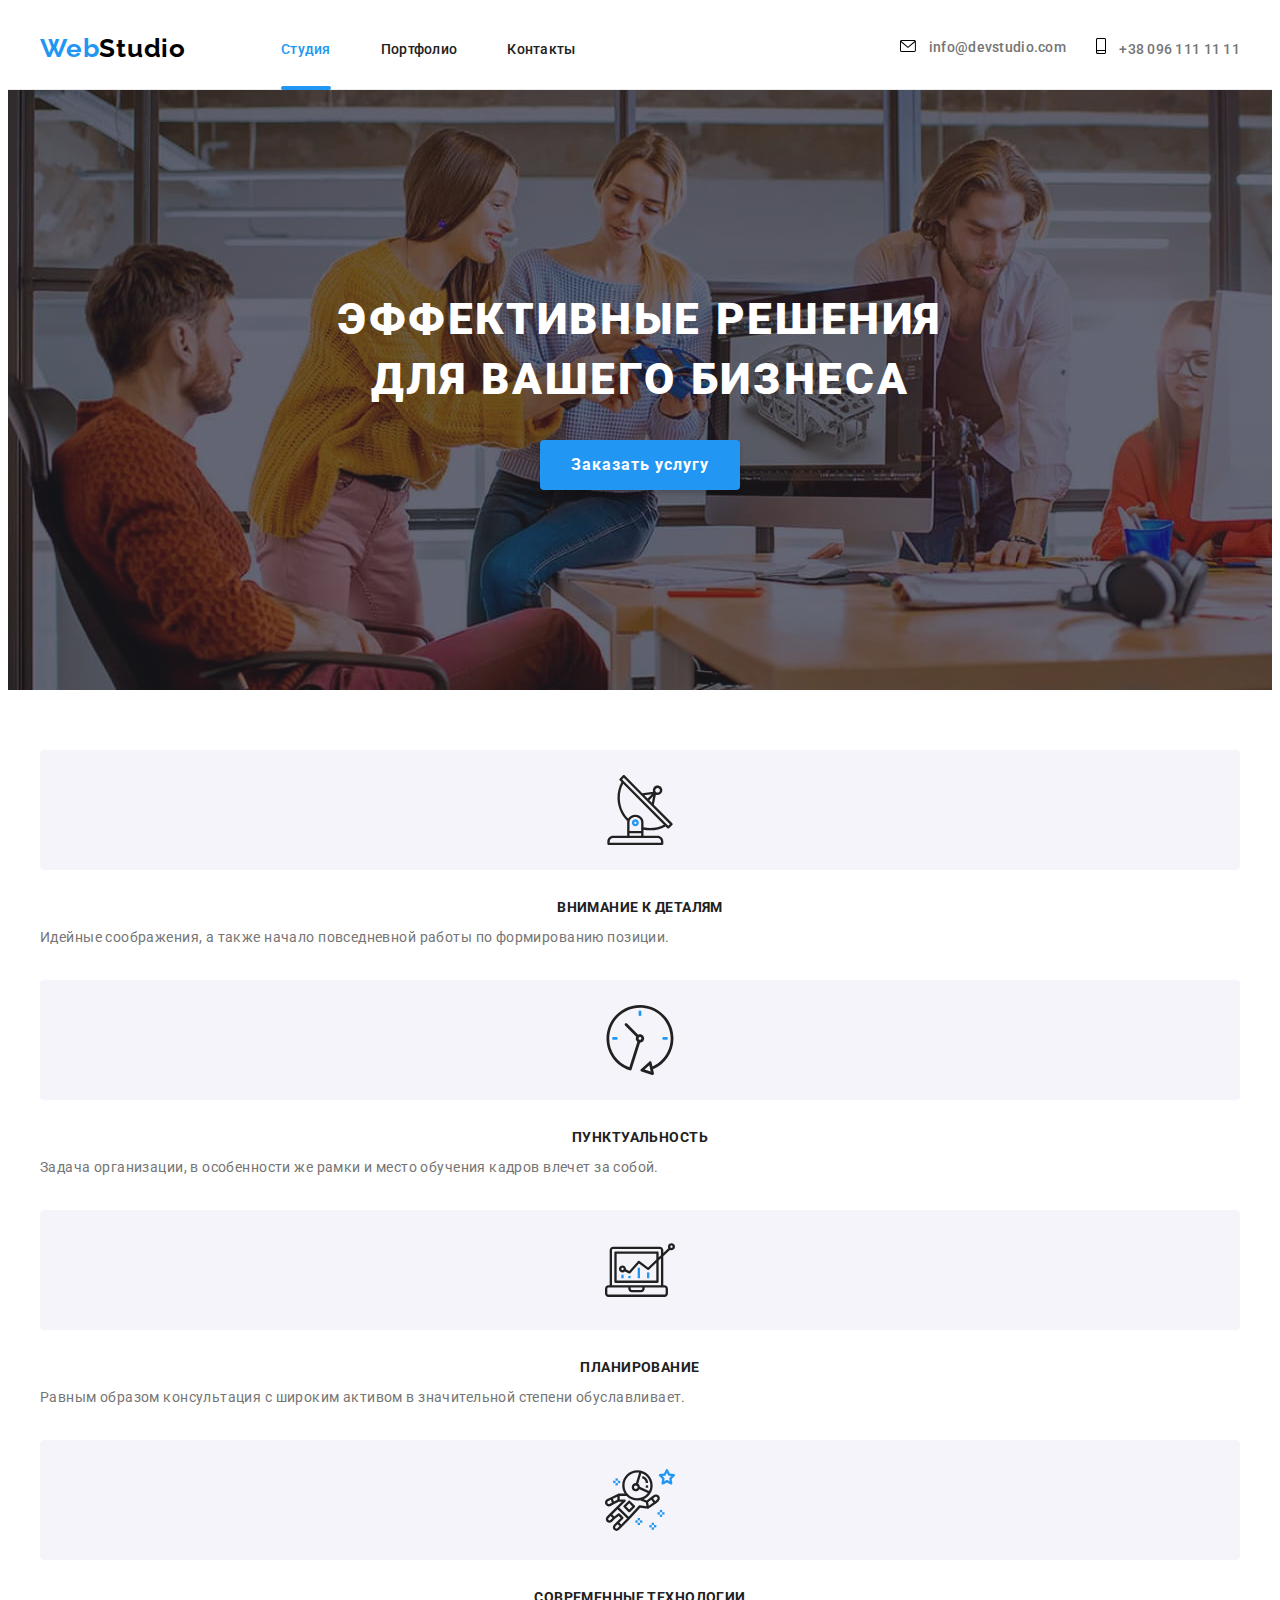
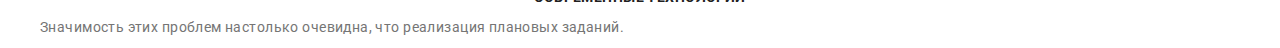
==== index.html @ bccf228b "11-47" ====
<!DOCTYPE html>
<html lang="ru">
<head>
    <meta charset="UTF-8">
    <meta http-equiv="X-UA-Compatible" content="IE=edge">
    <meta name="viewport" content="width=device-width, initial-scale=1.0">
    <link rel="preconnect" href="https://fonts.googleapis.com">
    <link rel="preconnect" href="https://fonts.gstatic.com" crossorigin>
    <link href="https://fonts.googleapis.com/css2?family=Raleway:wght@700&family=Roboto:wght@400;500;700;900&display=swap" rel="stylesheet">
    <link rel="stylesheet" href="https://cdnjs.cloudflare.com/ajax/libs/modern-normalize/1.1.0/modern-normalize.min.css" integrity="sha512-wpPYUAdjBVSE4KJnH1VR1HeZfpl1ub8YT/NKx4PuQ5NmX2tKuGu6U/JRp5y+Y8XG2tV+wKQpNHVUX03MfMFn9Q==" crossorigin="anonymous" referrerpolicy="no-referrer" />
    <link rel="stylesheet" href="./css/main.min.css">
    <title>My project</title>
</head>
<body class="body">
    <header class="header">
        <div class="container header-container">
            <a class="logo link" href="" lang="en">Web<span class="logo__studio-header">Studio</span></a>
            <nav class="navigation">
              <ul class="nav-list list">
                <li class="nav-list__item">
                  <a class="nav-list__link link active-page" href="./index.html">Студия</a>
                </li>
                <li class="nav-list__item">
                  <a class="nav-list__link link" href="./portfolio.html">Портфолио</a>
                </li>
                <li class="nav-list__item">
                  <a class="nav-list__link link" href="">Контакты</a>
                </li>
              </ul>
            </nav>
            <div class="nav-info">
                <a class="nav-info__maill link" href="mailto:info@devstudio.com">
                    <svg class="nav-info__maill-svg" >
                        <use class="" href="./images/svg/sprite.svg#email" ></use>
                    </svg>
                info@devstudio.com</a>
                <a class="nav-info__tel link" href="tel:+380961111111">
                    <svg class="nav-info__tel-svg">
                        <use class="" href="./images/svg/sprite.svg#tel" ></use>
                    </svg>
                +38 096 111 11 11</a>
            </div>
            <button type="button" class="burger-button" data-menu-open>
                <svg class="burger-button__icon" width="40" height="40">
                <use href="./images/svg/sprite.svg#icon-menu"></use>
                </svg>
            </button>
        </div>
        <div class="container mobile-menu" data-menu>
            <div class=" mobile-menu__container">
              <button type="button" class="mobile-menu__close-btn" data-menu-close>
                <svg class="mobile-menu__close-icon" width="40" height="40">
                  <use href="./images/svg/sprite.svg#close-icon-menu"></use>
                </svg>
              </button>
              <ul class="list mobile-menu__list">
                <li class="mobile-menu__item">
                  <a class="link mobile-menu__link mobile-menu__active-page" href="./index.html">Студия</a>
                </li>
                <li class="mobile-menu__item">
                  <a class="link mobile-menu__link" href="./portfolio.html">Портфолио</a>
                </li>
                <li class="mobile-menu__item">
                  <a class="link mobile-menu__link" href="">Контакты</a>
                </li>
              </ul>
              <div class="mobile-menu__link-network">
                <ul class="list">
                    <li class="">
                        <a class="link mobile-menu__link-tel" href="tel:+380961111111">+38 096 111 11 11</a>
                      </li>
                    <li class="mobile-menu-mail-item">
                        <a class="link mobile-menu__link-mail" href="mailto:info@devstudio.com">info@devstudio.com</a>
                      </li>
                </ul>
                <ul class="list mobile-menu__list-link">
                    <li class="mobile-menu__list-network">
                        <a class="link mobile-menu__network" href="">Instagram</a>
                      </li>
                    <li class="mobile-menu__list-network">
                        <a class="link mobile-menu__network" href="">Twitter</a>
                      </li>
                    <li class="mobile-menu__list-network">
                        <a class="link mobile-menu__network" href="">Facebook</a>
                      </li>
                    <li class="mobile-menu__list-network">
                        <a class="link mobile-menu__network" href="">LinkedIn</a>
                      </li>
                </ul>
              </div>
            </div>
          </div>
        </header>
    </header>
    <main>
    <section class="hero-section">
        <div class="hero-container container">
            <h1 class="hero-title">Эффективные решения <br> для вашего бизнеса</h1>
            <button class="modal-btn" type="button" data-modal-open>Заказать услугу</button>
        </div>
    </section>
    <section class="about-section">
        <div class="container">
            <ul class="about-container list">
                <li class="about-container__list">
                    <span class="about-container__icon">
                        <svg width="70" height="70">
                            <use href="./images/svg/sprite.svg#antenna"></use>
                        </svg>
                    </span>  
                    <span class="about-container__text">
                        <h3 class="about-container__title">Внимание к деталям</h3>
                        <p class="about-container__description">Идейные соображения, а также 
                            <span class="description-indent"><br></span>начало повседневной работы по 
                            <span class="description-indent"><br></span>формированию позиции.
                        </p>
                    </span>    
                </li>
                <li class="about-container__list">
                    <span class="about-container__icon">
                        <svg width="70" height="70">
                            <use href="./images/svg/sprite.svg#clock"></use>
                        </svg>
                    </span>
                    <span class="about-container__text">
                        <h3 class="about-container__title">Пунктуальность</h3>
                        <p class="about-container__description">Задача организации, в особенности
                            <span class="description-indent"><br></span>же рамки и место обучения кадров 
                            <span class="description-indent"><br></span>влечет за собой.</p>
                    </span>
                   
                </li>
                <li class="about-container__list">
                    <span class="about-container__icon">
                        <svg width="70" height="70">
                            <use href="./images/svg/sprite.svg#diagram"></use>
                        </svg>
                    </span>
                    <span class="about-container__text">
                        <h3 class="about-container__title">Планирование</h3>
                        <p class="about-container__description">Равным образом консультация с 
                            <span class="description-indent"><br></span>широким активом в значительной 
                            <span class="description-indent"><br></span>степени обуславливает.</p>
                    </span>
                </li>
                <li class="about-container__list">
                    <span class="about-container__icon">
                        <svg width="70" height="70">
                            <use href="./images/svg/sprite.svg#astronaut"></use>
                        </svg>
                    </span>
                    <span class="about-container__text">
                        <h3 class="about-container__title">Современные технологии</h3>
                        <p class="about-container__description">Значимость этих проблем настолько 
                            <span class="description-indent"><br></span>очевидна, что реализация плановых 
                            <span class="description-indent"><br></span>заданий.</p>
                    </span>
                </li>
            </ul>
        </div>
    </section>
    <!-- <section class="services sections">
        <div class="container">
            <h2 class="services-title">Чем мы занимаемся</h2>
            <ul class="list services-list">
                <li class="services-list__item"> 
                        <p class="services-list__description">Десктопные приложения</p>
                        <img src="images/actions/print.jpg" alt="печатать на клавиатуре" width="370" height="294">
                </li>
                <li class="services-list__item">
                    <p class="services-list__description">Мобильные приложения</p>
                    <img src="images/actions/phone.jpg" alt="держать телефон в руке" width="370" height="294">
                </li>
                <li class="services-list__item">
                    <p class="services-list__description">Дизайнерские решения</p>
                    <img src="images/actions/tablet.jpg" alt="держать планшет" width="370" height="294">
                </li>
            </ul>
        </div>
    </section> -->
    <!-- <section class="team sections">
        <div class="container">
            <h2 class="team-title">Наша команда</h2>
            <ul class="list team-list">
                <li class="team-list__card">
                    <img src="images/team/igor.jpg" alt="Игорь" width="270" height="260">
                    <div class="team-list__description">
                        <h3 class="team-list__name">Игорь Демьяненко</h3>
                        <p class="team-list__profession" lang="en">Product Designer</p>
                        <ul class="list team-networks">
                            <li class="team-networks__list">
                                <a class="team-networks__link link" href="">
                                    <svg class="team-networks__svg" width="20" height="20">
                                        <use href="./images/svg/sprite.svg#instagram"></use>
                                    </svg>
                                </a>
                            </li>
                            <li class="team-networks__list">
                                <a class="team-networks__link link" href="">
                                    <svg class="team-networks__svg" width="20" height="20">
                                        <use href="./images/svg/sprite.svg#twitter"></use>
                                    </svg>
                                </a>
                            </li>
                            <li class="team-networks__list">
                                <a class="team-networks__link link" href="">
                                    <svg class="team-networks__svg" width="20" height="20">
                                        <use href="./images/svg/sprite.svg#facebook"></use>
                                    </svg>
                                </a>
                            </li>
                            <li class="team-networks__list">
                                <a class="team-networks__link link" href="">
                                    <svg class="team-networks__svg" width="20" height="20">
                                        <use href="./images/svg/sprite.svg#linkedin"></use>
                                    </svg>
                                </a>

                            </li>
                        </ul>
                    </div>
                </li>
                <li class="team-list__card">
                    <img src="images/team/olga.jpg" alt="Ольга" width="270" height="260">
                   <div class="team-list__description">
                        <h3 class="team-list__name">Ольга Репина</h3>
                        <p class="team-list__profession" lang="en">Frontend Developer</p>
                        <ul class="list team-networks">
                            <li class="team-networks__list">
                                <a class="team-networks__link link" href="">
                                    <svg class="team-networks__svg" width="20" height="20">
                                        <use href="./images/svg/sprite.svg#instagram"></use>
                                    </svg>
                                </a>
                            </li>
                            <li class="team-networks__list">
                                <a class="team-networks__link link" href="">
                                    <svg class="team-networks__svg" width="20" height="20">
                                        <use href="./images/svg/sprite.svg#twitter"></use>
                                    </svg>
                                </a>
                            </li>
                            <li class="team-networks__list">
                                <a class="team-networks__link link" href="">
                                    <svg class="team-networks__svg" width="20" height="20">
                                        <use href="./images/svg/sprite.svg#facebook"></use>
                                    </svg>
                                </a>
                            </li>
                            <li class="team-networks__list">
                                <a class="team-networks__link link" href="">
                                    <svg class="team-networks__svg" width="20" height="20">
                                        <use href="./images/svg/sprite.svg#linkedin"></use>
                                    </svg>
                                </a>
                            </li>
                        </ul>
                   </div>
                </li>
                <li class="team-list__card">
                    <img src="images/team/nikolay.jpg" alt="Николай" width="270" height="260">
                    <div class="team-list__description">
                        <h3 class="team-list__name">Николай Тарасов</h3>
                        <p class="team-list__profession" lang="en">Marketing</p>
                        <ul class="list team-networks">
                            <li class="team-networks__list">
                                <a class="team-networks__link link" href="">
                                    <svg class="team-networks__svg" width="20" height="20">
                                        <use href="./images/svg/sprite.svg#instagram"></use>
                                    </svg>
                                </a>
                            </li>
                            <li class="team-networks__list">
                                <a class="team-networks__link link" href="">
                                    <svg class="team-networks__svg" width="20" height="20">
                                        <use href="./images/svg/sprite.svg#twitter"></use>
                                    </svg>
                                </a>
                            </li>
                            <li class="team-networks__list">
                                <a class="team-networks__link link" href="">
                                    <svg class="team-networks__svg" width="20" height="20">
                                        <use href="./images/svg/sprite.svg#facebook"></use>
                                    </svg>
                                </a>
                            </li>
                            <li class="team-networks__list">
                                <a class="team-networks__link link" href="">
                                    <svg class="team-networks__svg" width="20" height="20">
                                        <use href="./images/svg/sprite.svg#linkedin"></use>
                                    </svg>
                                </a>
                            </li>
                        </ul>
                    </div>
                </li>
                <li class="team-list__card">
                    <img src="images/team/mikhail.jpg" alt="Михаил" width="270" height="260">
                   <div class="team-list__description">
                        <h3 class="team-list__name">Михаил Ермаков</h3>
                        <p class="team-list__profession" lang="en">UI Designer</p>
                        <ul class="list team-networks">
                            <li class="team-networks__list">
                                <a class="team-networks__link link" href="">
                                    <svg class="team-networks__svg" width="20" height="20">
                                        <use href="./images/svg/sprite.svg#instagram"></use>
                                    </svg>
                                </a>
                            </li>
                            <li class="team-networks__list">
                                <a class="team-networks__link link" href="">
                                    <svg class="team-networks__svg" width="20" height="20">
                                        <use href="./images/svg/sprite.svg#twitter"></use>
                                    </svg>
                                </a>
                            </li>
                            <li class="team-networks__list">
                                <a class="team-networks__link link" href="">
                                    <svg class="team-networks__svg" width="20" height="20">
                                        <use href="./images/svg/sprite.svg#facebook"></use>
                                    </svg>
                                </a>
                            </li>
                            <li class="team-networks__list">
                                <a class="team-networks__link link" href="">
                                    <svg class="team-networks__svg" width="20" height="20">
                                        <use href="./images/svg/sprite.svg#linkedin"></use>
                                    </svg>
                                </a>
                            </li>
                        </ul>
                   </div>
                </li>
            </ul>
        </div>
    </section> -->
    <!-- <section class="customers sections">
        <h2 class="team-title">Постоянные клиенты</h2>
        <div class="container">
            <ul class="customers-list list">
                <li class="customers-card">
                    <a class="customers-link link" href="">
                        <svg class="customers-link-svg" width="106" height="60">
                            <use href="./images/svg/sprite.svg#logo1"></use>
                        </svg>
                    </a>
                </li>
                <li class="customers-card">
                    <a class="customers-link link" href="">
                        <svg class="customers-link-svg" width="106" height="60">
                            <use href="./images/svg/sprite.svg#logo2"></use>
                        </svg>
                    </a>
                </li>
                <li class="customers-card">
                    <a class="customers-link link" href="">
                        <svg class="customers-link-svg" width="106" height="60">
                            <use href="./images/svg/sprite.svg#logo3"></use>
                        </svg>
                    </a>
                </li>
                <li class="customers-card">
                    <a class="customers-link link" href="">
                        <svg class="customers-link-svg" width="106" height="60">
                            <use href="./images/svg/sprite.svg#logo4"></use>
                        </svg>
                    </a>
                </li>
                <li class="customers-card">
                    <a class="customers-link link" href="">
                        <svg class="customers-link-svg" width="106" height="60">
                            <use href="./images/svg/sprite.svg#logo5"></use>
                        </svg>
                    </a>
                </li>
                <li class="customers-card">
                    <a class="customers-link link" href="">
                        <svg class="customers-link-svg" width="106" height="60">
                            <use href="./images/svg/sprite.svg#logo6"></use>
                        </svg>
                    </a>
                </li>
            </ul>
        </div>
    </section> -->
    </main>
    <!-- <footer class="footer">
        <div class="footer-container container">
            <div>
                <a class="logo link" href="" lang="en">Web<span class="logo-studio-footer">Studio</span></a>
                <address>
                    <ul class="list">
                        <li class="map-list">
                            <a class="address-map link" href="https://goo.gl/maps/ZxELNricPK3WxZS16" target="_blank">г. Киев, пр-т Леси Украинки, 26</a>
                        </li>
                        <li class="maill-list">
                            <a class="address-maill link" href="mailto:info@devstudio.com">info@devstudio.com</a>
                        </li>
                        <li class="phone-list">
                            <a class="address-phone link" href="tel:+380441111111">+38 044 111 11 11</a>
                        </li>
                    </ul>
                </address>
            </div>
            <div class="footer-join">
                <h3 class="footer-join-title">Присоединяйтесь</h3>
                <ul class="list footer-join-list">
                    <li class="footer-join-list-item">
                        <a class="footer-join-list-link link" href="">
                            <svg class="footer-join-list-svg" width="20" height="20">
                                <use href="./images/svg/sprite.svg#instagram"></use>
                            </svg>
                        </a>
                    </li>
                    <li class="footer-join-list-item">
                        <a class="footer-join-list-link link" href="">
                            <svg class="footer-join-list-svg" width="20" height="20">
                                <use href="./images/svg/sprite.svg#twitter"></use>
                            </svg>
                        </a>
                    </li>
                    <li class="footer-join-list-item">
                        <a class="footer-join-list-link link" href="">
                            <svg class="footer-join-list-svg" width="20" height="20">
                                <use href="./images/svg/sprite.svg#facebook"></use>
                            </svg>
                        </a>
                    </li>
                    <li class="footer-join-list-item">
                        <a class="footer-join-list-link link" href="">
                            <svg class="footer-join-list-svg" width="20" height="20">
                                <use href="./images/svg/sprite.svg#linkedin"></use>
                            </svg>
                        </a>
                    </li>
                </ul>
            </div>
            <div class="footer-join-subscribe">
                <p class="footer-join-label">Подпишитесь на рассылку</p>
                <form class="footer-join-form">
                    <label>
                        <input name="footer-join" class="footer-join-input" type="text" placeholder="E-mail" required>
                    </label>
                <button type="submit" class="footer-join-btn">Подписаться
                    <svg class="footer-join-btn-svg" width="24" height="24">
                        <use href="./images/svg/sprite.svg#send"></use>
                    </svg>
                </button>
                </form>
            </div>
        </div>
    </footer> -->
    <div class="backdrop is-hidden" data-modal>
        <div class="modal">
          <button type="button" class="modal-close-button" data-modal-close>
            <svg class="modal-close-icon" width="11" height="11">
            <use href="./images/svg/sprite.svg#close-icon"></use>
            </svg>
          </button>
          <b class="contact-form-title">Оставьте свои данные, мы вам перезвоним</b>
          <form class="contact-form">
            <label class="contact-form-field">
                <span class="contact-form-label">Имя</span> 
                <span class="contact-form-input-wrapper">
                    <input name="user_name" class="contact-form-input" type="text" required>
                    <svg class="contact-form-input-svg" width="18" height="18">
                        <use href="./images/svg/sprite.svg#person-black"></use>
                    </svg>
                </span>
            </label>
            <label class="contact-form-field">
                <span class="contact-form-label">Телефон</span> 
                <span class="contact-form-input-wrapper">
                    <input name="user_tel" class="contact-form-input" type="tel" required>
                    <svg class="contact-form-input-svg" width="18" height="18">
                        <use href="./images/svg/sprite.svg#phone-black"></use>
                    </svg>
                </span>
            </label>
            <label class="contact-form-field">
                <span class="contact-form-label">Почта</span> 
                <span class="contact-form-input-wrapper">
                    <input name="user_mail" class="contact-form-input" type="text" required>
                    <svg class="contact-form-input-svg" width="18" height="18">
                        <use href="./images/svg/sprite.svg#email-black"></use>
                    </svg>
                </span>
            </label>
            <label class="contact-form-field">
                <span class="contact-form-label">Коментарий</span> 
                <textarea name="user_message" class="contact-form-message" placeholder="Введите текст"></textarea>
            </label>
            <div class="contact-form-checkbox-wrapper">
                <input  name="accept_policy" 
                        class="contact-form-checkbox visually-hidden" 
                        type="checkbox" 
                        required id="policy-checkbox">
                <label class="contact-form-checkbox-label" for="policy-checkbox">
                   Соглашаюсь с рассылкой и принимаю&nbsp;<a class="contact-form-checkbox-link" href="">Условия договора</a>
                </label>
            </div>
            <button type="submit" class="contact-form-btn">Отправить</button>
          </form>
        </div>  
    </div>
    <script src="./js/modal.js"></script>
    <script src="./js/menu.js"></script>
</body>
</html>
---- css/main.min.css ----
:root{--primary-font-family: "Roboto", sans-serif;--secondary-font-family:"Raleway", sans-serif;--accent-color:#2196F3;--hover-focus-btn-color:#188CE8;--main-font-color: #212121;--secondary-font-color: #757575;--main-background-color: #FFFFFF;--hero-footer-background-color: #2F303A;--team-background-color: #F5F4FA;--logo-studio-header-color: #000000}.visually-hidden{position:absolute;width:1px;height:1px;margin:-1px;border:0;padding:0;white-space:nowrap;clip-path:inset(100%);clip:rect(0 0 0 0);overflow:hidden}.body{font-family:var(--primary-font-family);background:var(--main-background-color);overflow:auto}h1,h2,h3,h4,h5,h6,p{margin-top:0;margin-bottom:0}ul,ol{margin-top:0;margin-bottom:0;padding-left:0}img{display:block;max-width:100%;height:auto}.list{list-style:none}.link{text-decoration:none;color:none}.sections{padding-top:95px;padding-bottom:95px}.container{padding-left:15px;padding-right:15px}@media screen and (min-width: 480px){.container{width:480px;margin-left:auto;margin-right:auto}}@media screen and (min-width: 768px){.container{width:768px}}@media screen and (min-width: 1200px){.container{width:1200px}}.modal-btn{min-width:200px;padding:10px 30px;font-family:inherit;font-weight:700;font-size:16px;line-height:1.87;letter-spacing:0.06em;background-color:var(--accent-color);color:var(--main-background-color);cursor:pointer;margin-top:30px;border:1px;border-radius:4px;box-shadow:0px 4px 4px rgba(0,0,0,0.15);transition:background-color 250ms cubic-bezier(0.4, 0, 0.2, 1)}.modal-btn:hover,.modal-btn:focus{background-color:var(--hover-focus-btn-color)}.logo{font-family:var(--secondary-font-family);font-weight:700;font-size:24px;line-height:1.17;letter-spacing:0.03em;color:var(--accent-color)}.logo__studio-header{color:var(--logo-studio-header-color)}@media screen and (min-width: 1200px){.logo{font-size:26px;line-height:1.19}}.services-title,.team-title{font-weight:700;font-size:36px;line-height:1.17;text-align:center;letter-spacing:0.03em;color:var(--main-font-color);margin-bottom:50px}.modal{position:absolute;top:50%;left:50%;transform:translate(-50%, -50%);width:450px;background-color:#fff;box-shadow:0px 1px 3px rgba(0,0,0,0.12),0px 1px 1px rgba(0,0,0,0.14),0px 2px 1px rgba(0,0,0,0.2);border-radius:4px;padding:40px}.contact-form-title{display:block;font-family:var(--primary-font-family);font-weight:700;font-size:20px;line-height:1.5;text-align:center;letter-spacing:0.03em;color:var(--main-font-color);width:370px}.backdrop{position:fixed;top:0;left:0;width:100vw;height:100vh;background-color:rgba(0,0,0,0.2);transition:opacity 500ms cubic-bezier(0.4, 0, 0.2, 1),visibility 500ms cubic-bezier(0.4, 0, 0.2, 1),pointer-events 500ms cubic-bezier(0.4, 0, 0.2, 1)}.backdrop.is-hidden{opacity:0;visibility:hidden;pointer-events:none}.modal-close-button{position:absolute;top:8px;right:8px;width:30px;height:30px;display:flex;align-items:center;justify-content:center;border-radius:50%;border:1px solid rgba(0,0,0,0.1);background-color:transparent;padding:0;cursor:pointer}.modal-close-button:hover{fill:var(--accent-color)}.modal-close-button:focus{outline:none;border-color:var(--accent-color);fill:var(--accent-color)}.contact-form-field{display:block;margin-top:10px}.contact-form-label{font-family:var(--primary-font-family);font-weight:400;font-size:12px;line-height:1,17;letter-spacing:0.01em;color:var(--secondary-font-color)}.contact-form-input-wrapper{display:block;margin-top:4px;position:relative}.contact-form-input{width:100%;height:40px;padding-left:42px;border:1px solid rgba(33,33,33,0.2);border-radius:4px;transition:border-color 250ms cubic-bezier(0.4, 0, 0.2, 1)}.contact-form-input:focus{outline:none;border-color:var(--accent-color)}.contact-form-input-svg{display:block;position:absolute;top:50%;left:12px;transform:translateY(-50%);transition:fill 250ms cubic-bezier(0.4, 0, 0.2, 1)}.contact-form-input:focus+.contact-form-input-svg{fill:var(--accent-color)}.contact-form-message{width:100%;height:120px;margin-top:4px;padding:12px 16px;border:1px solid rgba(33,33,33,0.2);border-radius:4px;resize:none;transition:border-color 250ms cubic-bezier(0.4, 0, 0.2, 1)}.contact-form-message::placeholder{font-family:var(--primary-font-family);font-weight:400;font-size:12px;line-height:1.17;letter-spacing:0.01em;color:rgba(117,117,117,0.5)}.contact-form-message:focus{outline:none;border-color:var(--accent-color)}.contact-form-checkbox-wrapper{margin-bottom:30px}.contact-form-checkbox-label{display:flex;justify-content:center;align-items:center;margin-top:20px;font-weight:400;font-size:12px;line-height:1,17;letter-spacing:0.03em;color:var(--secondary-font-color)}.contact-form-checkbox-label::before{display:inline-block;content:"";width:16px;height:15px;margin-right:8px;border:2px solid #212121;box-shadow:0px 1px 3px rgba(0,0,0,0.12),0px 1px 1px rgba(0,0,0,0.14),0px 2px 1px rgba(0,0,0,0.2);border-radius:4px;cursor:pointer}.contact-form-checkbox:focus+.contact-form-checkbox-label::before{outline:1px solid rgba(0,0,255,0.5)}.contact-form-checkbox:checked+.contact-form-checkbox-label::before{background-image:url(../images/tick.png);background-color:var(--accent-color);background-repeat:no-repeat;background-position:50% 50%;border:0px}.contact-form-checkbox-link{color:var(--accent-color)}.contact-form-btn{display:block;margin:0 auto;min-width:200px;height:50px;background-color:var(--accent-color);color:#FFFFFF;box-shadow:0px 4px 4px rgba(0,0,0,0.15);border-radius:4px;cursor:pointer;transition:background-color 250ms cubic-bezier(0.4, 0, 0.2, 1);border:0}.contact-form-btn:hover,.contact-form-btn:focus{background-color:var(--hover-focus-btn-color)}@media screen and (min-width: 1200px){.modal{width:528px;height:580px}.contact-form-title{line-height:1.15;width:auto}.contact-form-checkbox-label{font-size:14px;line-height:1,71}}.header{position:relative;padding-top:10px;padding-bottom:10px}.header-container{position:relative;display:flex;align-items:center}@media screen and (max-width: 767px){.nav-info{display:none}.navigation{display:none}.header-container{justify-content:space-between}.burger-button{background-color:transparent;border:none;padding:0;line-height:0}.burger-button:hover,.burger-button:focus{fill:var(--accent-color)}.mobile-menu{position:absolute;top:0;left:0;width:100vw;height:100vh;overflow:auto;background-color:#FFFFFF;box-shadow:0px 4px 8px rgba(0,0,0,0.04),0px 2px 4px rgba(0,0,0,0.08),0px 1px 3px rgba(0,0,0,0.16);opacity:0;visibility:hidden;pointer-events:none;transition:opacity 250ms linear, visibility 250ms linear}.mobile-menu.is-open{opacity:1;visibility:visible;pointer-events:auto}.mobile-menu__close-btn{position:absolute;top:10px;right:15px;background-color:transparent;border:none;padding:0;line-height:0}.mobile-menu__close-btn:hover,.mobile-menu__close-btn:focus{fill:var(--accent-color)}.mobile-menu__container{position:relative;padding-top:48px;padding-left:40px;width:100vw;height:100vh}.mobile-menu__item:not(:last-child){margin-bottom:32px}.mobile-menu__link{font-weight:500;font-size:40px;line-height:1.175;letter-spacing:0.02em;color:var(--main-font-color)}.mobile-menu__active-page{color:var(--accent-color)}.mobile-menu__link-network{display:block;position:absolute;bottom:48px;left:40px}.mobile-menu__link-tel{font-weight:500;font-size:34px;line-height:1.17;letter-spacing:0.02em;color:var(--accent-color)}.mobile-menu-mail-item{margin-top:32px}.mobile-menu__link-mail{font-weight:500;font-size:24px;line-height:1.17;letter-spacing:0.02em;color:var(--secondary-font-color)}.mobile-menu__list-link{display:flex;margin-top:64px}.mobile-menu__network{display:list-item;font-weight:500;font-size:18px;line-height:1.22;letter-spacing:0.02em;color:var(--accent-color)}.mobile-menu__list-network{display:flex}.mobile-menu__list-network:not(:last-child){margin-right:10px}.mobile-menu__list-network:not(:first-child)::before{width:0px;height:22px;content:'';border:1px solid rgba(33,33,33,0.2);margin-right:10px}}@media screen and (min-width: 768px){.burger-button{display:none}.mobile-menu{display:none}.header{padding-top:26px;padding-bottom:26px}.navigation{margin-left:88px}.nav-list{display:flex;align-items:center}.nav-list__item{position:relative}.nav-list__item:not(:first-child){margin-left:50px}.nav-list__link{font-weight:500;font-size:14px;line-height:1.14;letter-spacing:0.02em;color:var(--main-font-color)}.nav-list__link::after{display:none;width:100%;height:4px;content:'';border-radius:4px;margin-top:28px;background-color:var(--accent-color)}.nav-list__link:hover,.nav-list__link:focus{color:var(--accent-color)}.nav-list__link:hover::after,.nav-list__link:focus::after{display:flex;position:absolute}.active-page{color:var(--accent-color)}.active-page::after{display:flex;width:100%;height:4px;content:'';border-radius:4px;margin-top:28px;background-color:var(--accent-color);position:absolute}.nav-info{position:absolute;top:auto;right:15px;font-weight:500;font-size:12px;line-height:1.17;letter-spacing:0.02em}.nav-info__maill,.nav-info__tel{display:block;color:var(--secondary-font-color)}.nav-info__maill-svg{margin-right:8px;width:14px;height:10px}.nav-info__tel-svg{margin-right:8px;width:10px;height:14px}}@media screen and (min-width: 1200px){.navigation{margin-left:95px}.header{padding-top:25px;padding-bottom:25px;border-bottom:1px solid #ECECEC}.nav-list__link{transition:color 250ms cubic-bezier(0.4, 0, 0.2, 1)}.nav-info{display:flex;align-items:center;justify-content:center;font-size:14px;line-height:1.14}.nav-info__maill,.nav-info__tel{transition:color 250ms cubic-bezier(0.4, 0, 0.2, 1),fill 250ms cubic-bezier(0.4, 0, 0.2, 1)}.nav-info__maill:hover,.nav-info__maill:focus,.nav-info__tel:hover,.nav-info__tel:focus{color:var(--accent-color);fill:var(--accent-color)}.nav-info__maill-svg{margin-right:10px;width:16px;height:12px}.nav-info__tel-svg{margin-right:10px;width:10px;height:16px}.nav-info__tel{margin-left:30px}}.hero-title{font-weight:900;font-size:26px;line-height:1.62;text-align:center;letter-spacing:0.06em;text-transform:uppercase;color:var(--main-background-color)}.hero-section{background-color:var(--hero-footer-background-color);height:400px}.hero-container{display:flex;flex-direction:column;align-items:center;justify-content:center}.hero-section{display:flex}@media screen and (min-width: 1200px){.hero-section{background-color:var(--hero-footer-background-color);background-image:linear-gradient(rgba(47,48,58,0.4), rgba(47,48,58,0.4)),url(../images/bg/bg-hero.jpg);background-size:cover;height:600px;flex-grow:1}.hero-title{font-weight:900;font-size:44px;line-height:1.36;text-align:center;letter-spacing:0.06em;text-transform:uppercase;color:var(--main-background-color)}}.about-container{padding-top:60px}.about-container__list{display:block;align-items:center;justify-content:center}.about-container__list:not(:first-child){padding-top:30px}.about-container__icon{display:flex;align-items:center;justify-content:center;height:120px;background-color:var(--team-background-color);border-radius:4px}.about-container__title{padding-top:30px;font-weight:700;font-size:14px;line-height:1.14;letter-spacing:0.03em;text-align:center;text-transform:uppercase;color:var(--main-font-color)}.about-container__description{font-size:14px;line-height:1.71;letter-spacing:0.03em;color:var(--secondary-font-color);margin-top:10px}.description-indent{display:none}.services-list{display:flex;justify-content:space-between}.services-list__item{position:relative}.services-list__description{position:absolute;bottom:0;left:0;width:100%;padding-top:27px;padding-bottom:27px;color:#FFFFFF;font-family:var(--primary-font-family);font-weight:700;font-size:14px;line-height:1.14;text-align:center;letter-spacing:0.03em;text-transform:uppercase;background-color:rgba(47,48,58,0.8)}.team{background:var(--team-background-color)}.team-list{display:flex;margin-left:-30px}.team-list__card{margin-left:30px;box-shadow:0px 1px 3px rgba(0,0,0,0.12),0px 1px 1px rgba(0,0,0,0.14),0px 2px 1px rgba(0,0,0,0.2);border-radius:0px 0px 4px 4px}.team-list__description{padding-top:30px;padding-bottom:30px;background-color:var(--main-background-color)}.team-list__name{margin-bottom:10px;font-weight:500;font-size:16px;line-height:1.19;text-align:center;letter-spacing:0.03em;color:var(--main-font-color)}.team-list__profession{font-size:16px;line-height:1.19;text-align:center;letter-spacing:0.03em;color:var(--secondary-font-color)}.team-networks{display:flex;justify-content:center;align-items:center;margin-top:16px}.team-networks__link{display:flex;justify-content:center;align-items:center;width:44px;height:44px;border-radius:50%;background-color:var(--main-background-color);fill:#AFB1B8;transition:fill 250ms cubic-bezier(0.4, 0, 0.2, 1),background-color 250ms cubic-bezier(0.4, 0, 0.2, 1)}.team-networks__link:hover,.team-networks__link:focus{fill:var(--main-background-color);background-color:var(--accent-color)}.team-networks__list:not(:first-child){margin-left:10px}.customers-list{display:flex;justify-content:space-between}.customers-link{display:flex;justify-content:center;align-items:center;border:1px solid #AFB1B8;width:170px;height:92px;border-radius:4px;fill:#AFB1B8;transition:fill 250ms cubic-bezier(0.4, 0, 0.2, 1)}.customers-link:hover,.customers-link:focus{fill:var(--accent-color)}.customers-card{flex-basis:calc((100% - 150px) /6)}.footer{padding-top:60px;padding-bottom:60px;background:var(--hero-footer-background-color)}.footer-container{display:flex}.footer-join{margin-top:12px;margin-left:70px}.footer-join-title{font-family:var(--primary-font-family);font-weight:700;font-size:14px;line-height:1,14;letter-spacing:0.03em;text-transform:uppercase;color:var(--main-background-color)}.footer-join-list{display:flex;justify-content:center;align-items:center;margin-top:20px}.footer-join-list-link{display:flex;justify-content:center;align-items:center;width:44px;height:44px;border-radius:50%;background-color:rgba(255,255,255,0.1);fill:var(--main-background-color);transition:background-color 250ms cubic-bezier(0.4, 0, 0.2, 1)}.footer-join-list-link:hover,.footer-join-list-link:focus{background-color:var(--accent-color)}.footer-join-list-item:not(:first-child){margin-left:10px}.map-list{margin-top:20px}.maill-list,.phone-list{margin-top:10px}.logo-studio-footer{color:var(--main-background-color)}.address-map{font-style:normal;font-size:14px;line-height:1.71;letter-spacing:0.03em;color:var(--main-background-color)}.address-maill,.address-phone{font-style:normal;font-size:14px;line-height:1.71;letter-spacing:0.03em;color:rgba(255,255,255,0.6)}.footer-join-subscribe{margin-left:93px;margin-top:12px}.footer-join-label{font-family:var(--primary-font-family);font-weight:700;font-size:14px;line-height:1,14;letter-spacing:0.03em;text-transform:uppercase;color:#FFFFFF;margin-bottom:20px}.footer-join-input{width:358px;height:50px;border:1px solid rgba(255,255,255,0.3);filter:drop-shadow(0px 4px 4px rgba(0,0,0,0.15));border-radius:4px;padding-left:16px;color:#FFFFFF;background-color:transparent}.footer-join-form{display:flex;position:absolute;width:570px}.footer-join-btn{position:absolute;top:0;right:0;display:flex;align-items:center;text-align:center;min-width:200px;min-height:50px;background:var(--accent-color);box-shadow:0px 4px 4px rgba(0,0,0,0.15);border:0;border-radius:4px;padding:0px 0px 0px 29px;color:#FFFFFF;font-family:var(--primary-font-family);font-weight:700;font-size:16px;line-height:1.87;letter-spacing:0.06em;transition:background-color 250ms cubic-bezier(0.4, 0, 0.2, 1)}.footer-join-btn:hover,.footer-join-btn:focus{background-color:var(--accent-color)}.footer-join-btn-svg{display:block;position:absolute;top:50%;right:28px;transform:translateY(-50%);transition:fill 250ms cubic-bezier(0.4, 0, 0.2, 1)}.list-portfolio{display:flex;align-items:center;justify-content:center}.btn-list-portfolio:not(:last-child){margin-right:10px}.portfolio-btn{font-family:inherit;font-weight:500;font-size:16px;line-height:1.63;text-align:center;letter-spacing:0.03em;background-color:var(--team-background-color);color:var(--main-font-color);cursor:pointer;border:0px solid;border-radius:4px;padding:6px 20px;transition:color 250ms cubic-bezier(0.4, 0, 0.2, 1),background-color 250ms cubic-bezier(0.4, 0, 0.2, 1),box-shadow 250ms cubic-bezier(0.4, 0, 0.2, 1)}.portfolio-btn:hover,.portfolio-btn:focus{color:var(--main-background-color);background-color:var(--accent-color);box-shadow:0px 3px 1px rgba(0,0,0,0.1),0px 1px 2px rgba(0,0,0,0.08),0px 2px 2px rgba(0,0,0,0.12)}.portfolio{display:flex;flex-wrap:wrap;margin-left:-30px;margin-top:55px}.portfolio-group{margin-left:30px;background:var(--main-background-color);transition:box-shadow 250ms cubic-bezier(0.4, 0, 0.2, 1)}.portfolio-group:hover,.portfolio-group:focus{box-shadow:0px 1px 1px rgba(0,0,0,0.12),0px 4px 4px rgba(0,0,0,0.06),1px 4px 6px rgba(0,0,0,0.16)}.portfolio-group:not(:nth-child(-n+3)){margin-top:30px}.portfolio-border{padding-top:20px;padding-bottom:20px;padding-left:24px;border:1px solid #EEEEEE}.portfolio-title{font-weight:700;font-size:18px;line-height:2;letter-spacing:0.06em;color:var(--main-font-color)}.portfolio-description{padding-top:4px;font-size:16px;line-height:1.88;letter-spacing:0.03em;color:var(--secondary-font-color)}.portfolio-group-img-link{position:relative;overflow:hidden}.overlay{position:absolute;top:0;left:0;width:100%;height:100%;background-color:rgba(33,150,243,0.9);font-family:var(--primary-font-family);font-size:18px;line-height:1,56;letter-spacing:0.03em;color:#FFFFFF;padding:63px 24px 63px 24px;overflow:auto;transform:translateY(100%);transition:transform 250ms cubic-bezier(0.4, 0, 0.2, 1)}.portfolio-group-link:hover .overlay,.portfolio-group-link:focus .overlay{transform:translateY(0%)}
/*# sourceMappingURL=main.min.css.map */
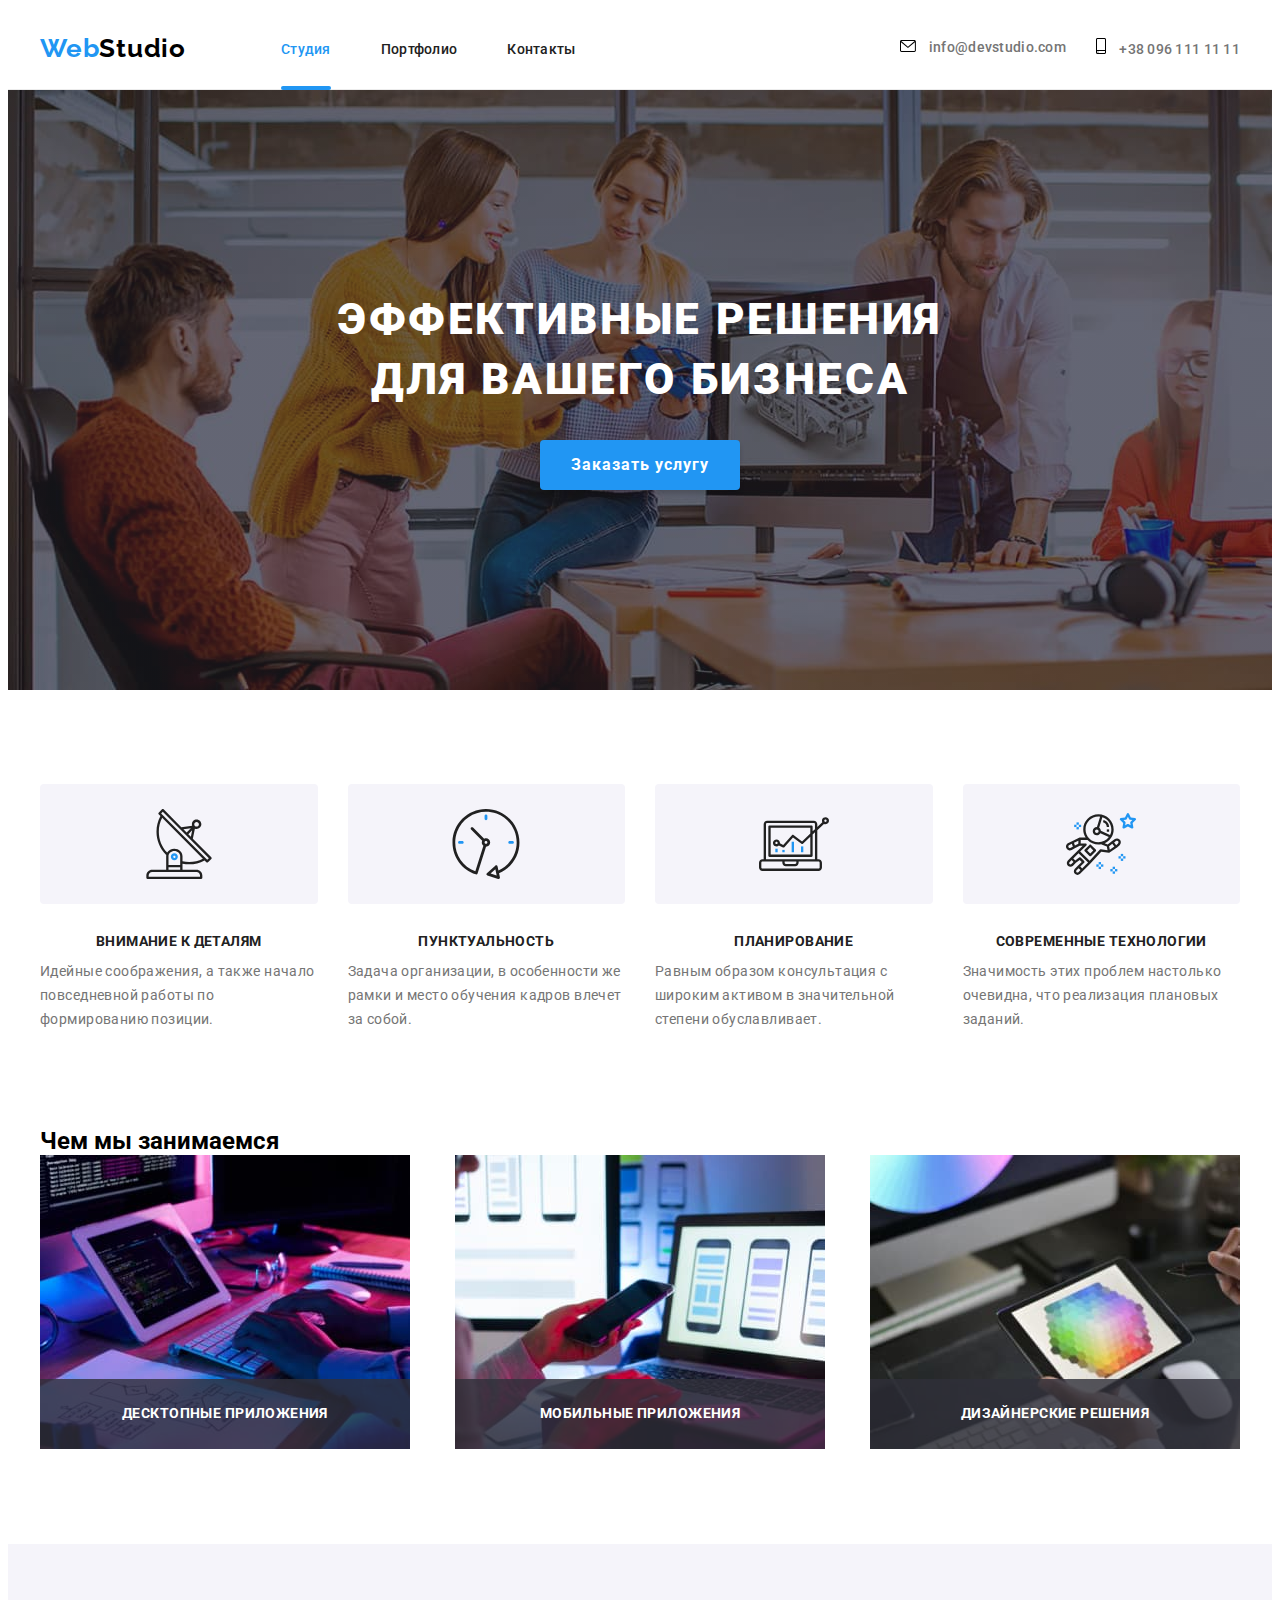
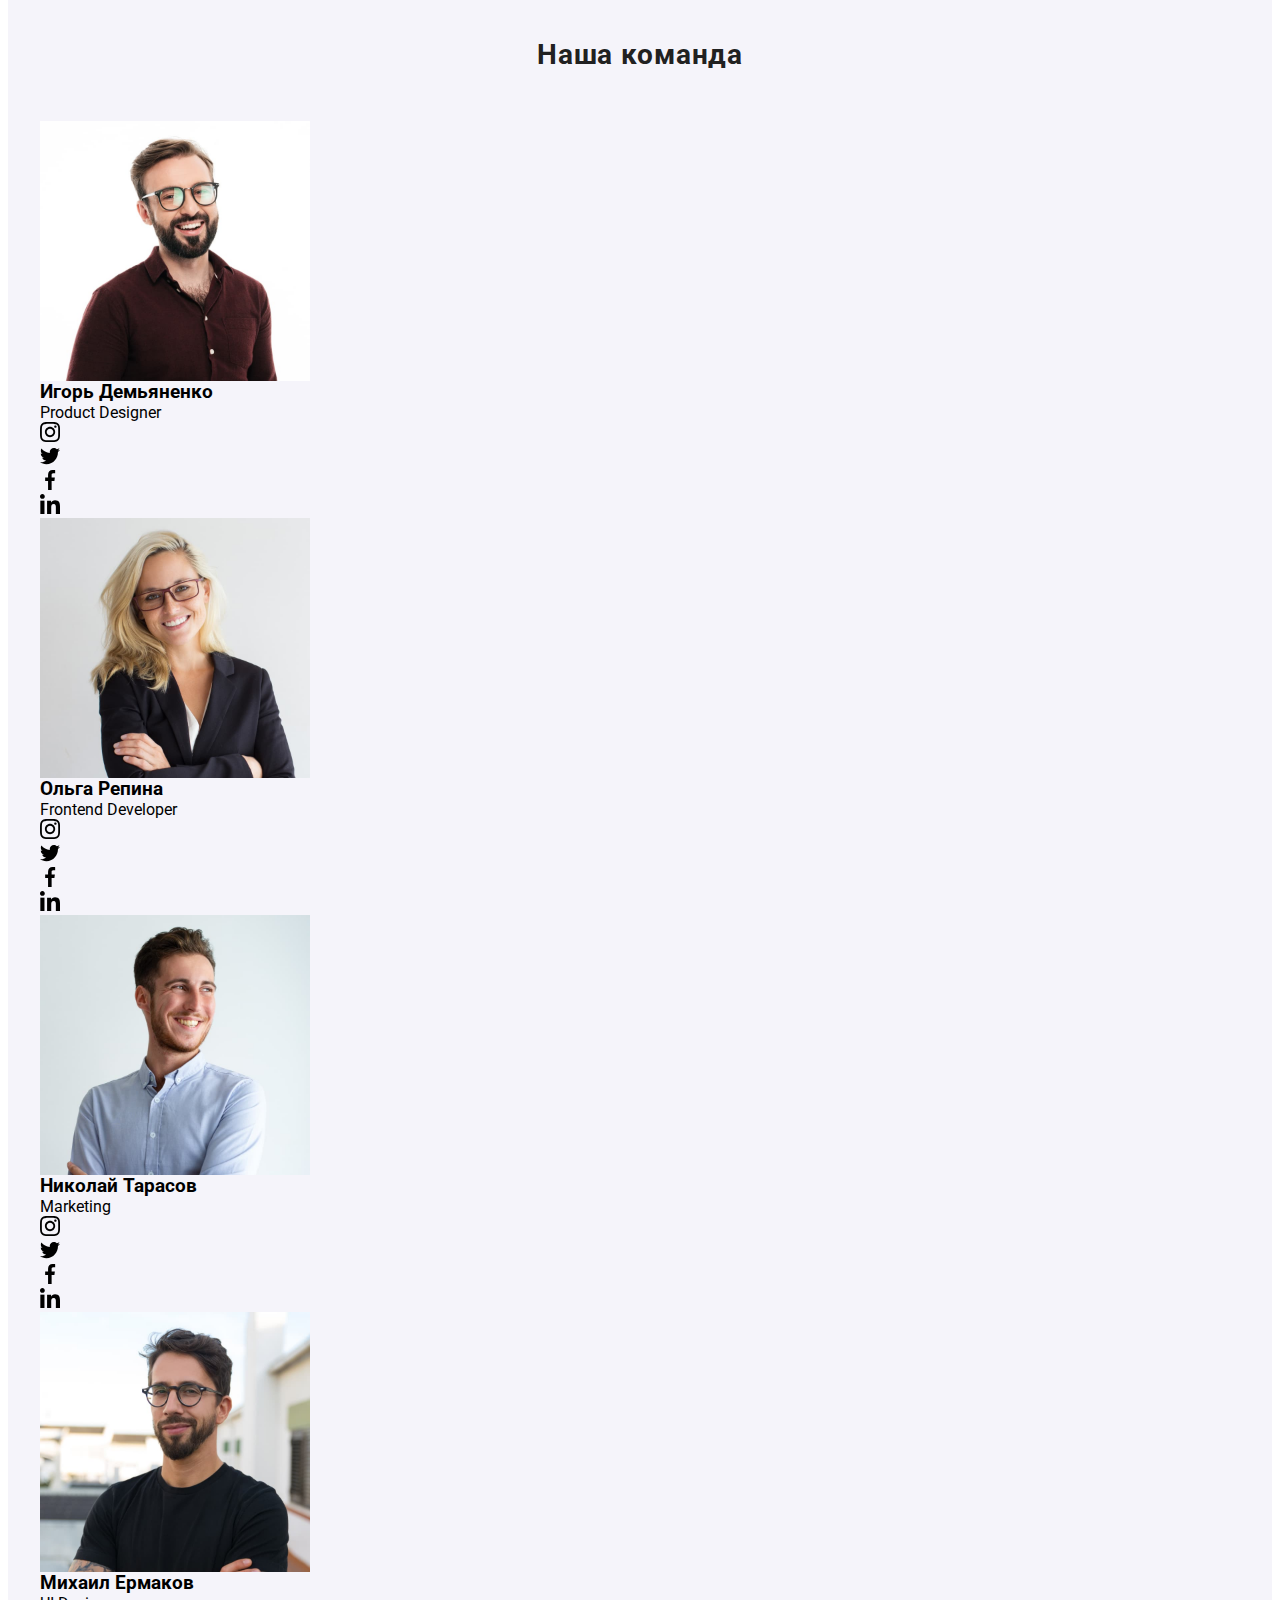
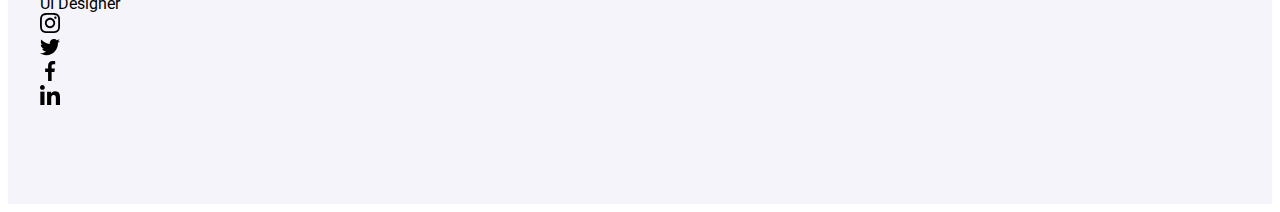
==== commit b3ad7c08: "21" ====
--- a/index.html
+++ b/index.html
@@ -159,7 +159,7 @@
             </ul>
         </div>
     </section>
-    <!-- <section class="services sections">
+    <section class="services sections">
         <div class="container">
             <h2 class="services-title">Чем мы занимаемся</h2>
             <ul class="list services-list">
@@ -177,8 +177,8 @@
                 </li>
             </ul>
         </div>
-    </section> -->
-    <!-- <section class="team sections">
+    </section>
+    <section class="team sections">
         <div class="container">
             <h2 class="team-title">Наша команда</h2>
             <ul class="list team-list">
@@ -333,7 +333,7 @@
                 </li>
             </ul>
         </div>
-    </section> -->
+    </section>
     <!-- <section class="customers sections">
         <h2 class="team-title">Постоянные клиенты</h2>
         <div class="container">
--- a/css/main.min.css
+++ b/css/main.min.css
@@ -1,2 +1,2 @@
-:root{--primary-font-family: "Roboto", sans-serif;--secondary-font-family:"Raleway", sans-serif;--accent-color:#2196F3;--hover-focus-btn-color:#188CE8;--main-font-color: #212121;--secondary-font-color: #757575;--main-background-color: #FFFFFF;--hero-footer-background-color: #2F303A;--team-background-color: #F5F4FA;--logo-studio-header-color: #000000}.visually-hidden{position:absolute;width:1px;height:1px;margin:-1px;border:0;padding:0;white-space:nowrap;clip-path:inset(100%);clip:rect(0 0 0 0);overflow:hidden}.body{font-family:var(--primary-font-family);background:var(--main-background-color);overflow:auto}h1,h2,h3,h4,h5,h6,p{margin-top:0;margin-bottom:0}ul,ol{margin-top:0;margin-bottom:0;padding-left:0}img{display:block;max-width:100%;height:auto}.list{list-style:none}.link{text-decoration:none;color:none}.sections{padding-top:95px;padding-bottom:95px}.container{padding-left:15px;padding-right:15px}@media screen and (min-width: 480px){.container{width:480px;margin-left:auto;margin-right:auto}}@media screen and (min-width: 768px){.container{width:768px}}@media screen and (min-width: 1200px){.container{width:1200px}}.modal-btn{min-width:200px;padding:10px 30px;font-family:inherit;font-weight:700;font-size:16px;line-height:1.87;letter-spacing:0.06em;background-color:var(--accent-color);color:var(--main-background-color);cursor:pointer;margin-top:30px;border:1px;border-radius:4px;box-shadow:0px 4px 4px rgba(0,0,0,0.15);transition:background-color 250ms cubic-bezier(0.4, 0, 0.2, 1)}.modal-btn:hover,.modal-btn:focus{background-color:var(--hover-focus-btn-color)}.logo{font-family:var(--secondary-font-family);font-weight:700;font-size:24px;line-height:1.17;letter-spacing:0.03em;color:var(--accent-color)}.logo__studio-header{color:var(--logo-studio-header-color)}@media screen and (min-width: 1200px){.logo{font-size:26px;line-height:1.19}}.services-title,.team-title{font-weight:700;font-size:36px;line-height:1.17;text-align:center;letter-spacing:0.03em;color:var(--main-font-color);margin-bottom:50px}.modal{position:absolute;top:50%;left:50%;transform:translate(-50%, -50%);width:450px;background-color:#fff;box-shadow:0px 1px 3px rgba(0,0,0,0.12),0px 1px 1px rgba(0,0,0,0.14),0px 2px 1px rgba(0,0,0,0.2);border-radius:4px;padding:40px}.contact-form-title{display:block;font-family:var(--primary-font-family);font-weight:700;font-size:20px;line-height:1.5;text-align:center;letter-spacing:0.03em;color:var(--main-font-color);width:370px}.backdrop{position:fixed;top:0;left:0;width:100vw;height:100vh;background-color:rgba(0,0,0,0.2);transition:opacity 500ms cubic-bezier(0.4, 0, 0.2, 1),visibility 500ms cubic-bezier(0.4, 0, 0.2, 1),pointer-events 500ms cubic-bezier(0.4, 0, 0.2, 1)}.backdrop.is-hidden{opacity:0;visibility:hidden;pointer-events:none}.modal-close-button{position:absolute;top:8px;right:8px;width:30px;height:30px;display:flex;align-items:center;justify-content:center;border-radius:50%;border:1px solid rgba(0,0,0,0.1);background-color:transparent;padding:0;cursor:pointer}.modal-close-button:hover{fill:var(--accent-color)}.modal-close-button:focus{outline:none;border-color:var(--accent-color);fill:var(--accent-color)}.contact-form-field{display:block;margin-top:10px}.contact-form-label{font-family:var(--primary-font-family);font-weight:400;font-size:12px;line-height:1,17;letter-spacing:0.01em;color:var(--secondary-font-color)}.contact-form-input-wrapper{display:block;margin-top:4px;position:relative}.contact-form-input{width:100%;height:40px;padding-left:42px;border:1px solid rgba(33,33,33,0.2);border-radius:4px;transition:border-color 250ms cubic-bezier(0.4, 0, 0.2, 1)}.contact-form-input:focus{outline:none;border-color:var(--accent-color)}.contact-form-input-svg{display:block;position:absolute;top:50%;left:12px;transform:translateY(-50%);transition:fill 250ms cubic-bezier(0.4, 0, 0.2, 1)}.contact-form-input:focus+.contact-form-input-svg{fill:var(--accent-color)}.contact-form-message{width:100%;height:120px;margin-top:4px;padding:12px 16px;border:1px solid rgba(33,33,33,0.2);border-radius:4px;resize:none;transition:border-color 250ms cubic-bezier(0.4, 0, 0.2, 1)}.contact-form-message::placeholder{font-family:var(--primary-font-family);font-weight:400;font-size:12px;line-height:1.17;letter-spacing:0.01em;color:rgba(117,117,117,0.5)}.contact-form-message:focus{outline:none;border-color:var(--accent-color)}.contact-form-checkbox-wrapper{margin-bottom:30px}.contact-form-checkbox-label{display:flex;justify-content:center;align-items:center;margin-top:20px;font-weight:400;font-size:12px;line-height:1,17;letter-spacing:0.03em;color:var(--secondary-font-color)}.contact-form-checkbox-label::before{display:inline-block;content:"";width:16px;height:15px;margin-right:8px;border:2px solid #212121;box-shadow:0px 1px 3px rgba(0,0,0,0.12),0px 1px 1px rgba(0,0,0,0.14),0px 2px 1px rgba(0,0,0,0.2);border-radius:4px;cursor:pointer}.contact-form-checkbox:focus+.contact-form-checkbox-label::before{outline:1px solid rgba(0,0,255,0.5)}.contact-form-checkbox:checked+.contact-form-checkbox-label::before{background-image:url(../images/tick.png);background-color:var(--accent-color);background-repeat:no-repeat;background-position:50% 50%;border:0px}.contact-form-checkbox-link{color:var(--accent-color)}.contact-form-btn{display:block;margin:0 auto;min-width:200px;height:50px;background-color:var(--accent-color);color:#FFFFFF;box-shadow:0px 4px 4px rgba(0,0,0,0.15);border-radius:4px;cursor:pointer;transition:background-color 250ms cubic-bezier(0.4, 0, 0.2, 1);border:0}.contact-form-btn:hover,.contact-form-btn:focus{background-color:var(--hover-focus-btn-color)}@media screen and (min-width: 1200px){.modal{width:528px;height:580px}.contact-form-title{line-height:1.15;width:auto}.contact-form-checkbox-label{font-size:14px;line-height:1,71}}.header{position:relative;padding-top:10px;padding-bottom:10px}.header-container{position:relative;display:flex;align-items:center}@media screen and (max-width: 767px){.nav-info{display:none}.navigation{display:none}.header-container{justify-content:space-between}.burger-button{background-color:transparent;border:none;padding:0;line-height:0}.burger-button:hover,.burger-button:focus{fill:var(--accent-color)}.mobile-menu{position:absolute;top:0;left:0;width:100vw;height:100vh;overflow:auto;background-color:#FFFFFF;box-shadow:0px 4px 8px rgba(0,0,0,0.04),0px 2px 4px rgba(0,0,0,0.08),0px 1px 3px rgba(0,0,0,0.16);opacity:0;visibility:hidden;pointer-events:none;transition:opacity 250ms linear, visibility 250ms linear}.mobile-menu.is-open{opacity:1;visibility:visible;pointer-events:auto}.mobile-menu__close-btn{position:absolute;top:10px;right:15px;background-color:transparent;border:none;padding:0;line-height:0}.mobile-menu__close-btn:hover,.mobile-menu__close-btn:focus{fill:var(--accent-color)}.mobile-menu__container{position:relative;padding-top:48px;padding-left:40px;width:100vw;height:100vh}.mobile-menu__item:not(:last-child){margin-bottom:32px}.mobile-menu__link{font-weight:500;font-size:40px;line-height:1.175;letter-spacing:0.02em;color:var(--main-font-color)}.mobile-menu__active-page{color:var(--accent-color)}.mobile-menu__link-network{display:block;position:absolute;bottom:48px;left:40px}.mobile-menu__link-tel{font-weight:500;font-size:34px;line-height:1.17;letter-spacing:0.02em;color:var(--accent-color)}.mobile-menu-mail-item{margin-top:32px}.mobile-menu__link-mail{font-weight:500;font-size:24px;line-height:1.17;letter-spacing:0.02em;color:var(--secondary-font-color)}.mobile-menu__list-link{display:flex;margin-top:64px}.mobile-menu__network{display:list-item;font-weight:500;font-size:18px;line-height:1.22;letter-spacing:0.02em;color:var(--accent-color)}.mobile-menu__list-network{display:flex}.mobile-menu__list-network:not(:last-child){margin-right:10px}.mobile-menu__list-network:not(:first-child)::before{width:0px;height:22px;content:'';border:1px solid rgba(33,33,33,0.2);margin-right:10px}}@media screen and (min-width: 768px){.burger-button{display:none}.mobile-menu{display:none}.header{padding-top:26px;padding-bottom:26px}.navigation{margin-left:88px}.nav-list{display:flex;align-items:center}.nav-list__item{position:relative}.nav-list__item:not(:first-child){margin-left:50px}.nav-list__link{font-weight:500;font-size:14px;line-height:1.14;letter-spacing:0.02em;color:var(--main-font-color)}.nav-list__link::after{display:none;width:100%;height:4px;content:'';border-radius:4px;margin-top:28px;background-color:var(--accent-color)}.nav-list__link:hover,.nav-list__link:focus{color:var(--accent-color)}.nav-list__link:hover::after,.nav-list__link:focus::after{display:flex;position:absolute}.active-page{color:var(--accent-color)}.active-page::after{display:flex;width:100%;height:4px;content:'';border-radius:4px;margin-top:28px;background-color:var(--accent-color);position:absolute}.nav-info{position:absolute;top:auto;right:15px;font-weight:500;font-size:12px;line-height:1.17;letter-spacing:0.02em}.nav-info__maill,.nav-info__tel{display:block;color:var(--secondary-font-color)}.nav-info__maill-svg{margin-right:8px;width:14px;height:10px}.nav-info__tel-svg{margin-right:8px;width:10px;height:14px}}@media screen and (min-width: 1200px){.navigation{margin-left:95px}.header{padding-top:25px;padding-bottom:25px;border-bottom:1px solid #ECECEC}.nav-list__link{transition:color 250ms cubic-bezier(0.4, 0, 0.2, 1)}.nav-info{display:flex;align-items:center;justify-content:center;font-size:14px;line-height:1.14}.nav-info__maill,.nav-info__tel{transition:color 250ms cubic-bezier(0.4, 0, 0.2, 1),fill 250ms cubic-bezier(0.4, 0, 0.2, 1)}.nav-info__maill:hover,.nav-info__maill:focus,.nav-info__tel:hover,.nav-info__tel:focus{color:var(--accent-color);fill:var(--accent-color)}.nav-info__maill-svg{margin-right:10px;width:16px;height:12px}.nav-info__tel-svg{margin-right:10px;width:10px;height:16px}.nav-info__tel{margin-left:30px}}.hero-title{font-weight:900;font-size:26px;line-height:1.62;text-align:center;letter-spacing:0.06em;text-transform:uppercase;color:var(--main-background-color)}.hero-section{background-color:var(--hero-footer-background-color);height:400px}.hero-container{display:flex;flex-direction:column;align-items:center;justify-content:center}.hero-section{display:flex}@media screen and (min-width: 1200px){.hero-section{background-color:var(--hero-footer-background-color);background-image:linear-gradient(rgba(47,48,58,0.4), rgba(47,48,58,0.4)),url(../images/bg/bg-hero.jpg);background-size:cover;height:600px;flex-grow:1}.hero-title{font-weight:900;font-size:44px;line-height:1.36;text-align:center;letter-spacing:0.06em;text-transform:uppercase;color:var(--main-background-color)}}.about-container{padding-top:60px}.about-container__list{display:block;align-items:center;justify-content:center}.about-container__list:not(:first-child){padding-top:30px}.about-container__icon{display:flex;align-items:center;justify-content:center;height:120px;background-color:var(--team-background-color);border-radius:4px}.about-container__title{padding-top:30px;font-weight:700;font-size:14px;line-height:1.14;letter-spacing:0.03em;text-align:center;text-transform:uppercase;color:var(--main-font-color)}.about-container__description{font-size:14px;line-height:1.71;letter-spacing:0.03em;color:var(--secondary-font-color);margin-top:10px}.description-indent{display:none}.services-list{display:flex;justify-content:space-between}.services-list__item{position:relative}.services-list__description{position:absolute;bottom:0;left:0;width:100%;padding-top:27px;padding-bottom:27px;color:#FFFFFF;font-family:var(--primary-font-family);font-weight:700;font-size:14px;line-height:1.14;text-align:center;letter-spacing:0.03em;text-transform:uppercase;background-color:rgba(47,48,58,0.8)}.team{background:var(--team-background-color)}.team-list{display:flex;margin-left:-30px}.team-list__card{margin-left:30px;box-shadow:0px 1px 3px rgba(0,0,0,0.12),0px 1px 1px rgba(0,0,0,0.14),0px 2px 1px rgba(0,0,0,0.2);border-radius:0px 0px 4px 4px}.team-list__description{padding-top:30px;padding-bottom:30px;background-color:var(--main-background-color)}.team-list__name{margin-bottom:10px;font-weight:500;font-size:16px;line-height:1.19;text-align:center;letter-spacing:0.03em;color:var(--main-font-color)}.team-list__profession{font-size:16px;line-height:1.19;text-align:center;letter-spacing:0.03em;color:var(--secondary-font-color)}.team-networks{display:flex;justify-content:center;align-items:center;margin-top:16px}.team-networks__link{display:flex;justify-content:center;align-items:center;width:44px;height:44px;border-radius:50%;background-color:var(--main-background-color);fill:#AFB1B8;transition:fill 250ms cubic-bezier(0.4, 0, 0.2, 1),background-color 250ms cubic-bezier(0.4, 0, 0.2, 1)}.team-networks__link:hover,.team-networks__link:focus{fill:var(--main-background-color);background-color:var(--accent-color)}.team-networks__list:not(:first-child){margin-left:10px}.customers-list{display:flex;justify-content:space-between}.customers-link{display:flex;justify-content:center;align-items:center;border:1px solid #AFB1B8;width:170px;height:92px;border-radius:4px;fill:#AFB1B8;transition:fill 250ms cubic-bezier(0.4, 0, 0.2, 1)}.customers-link:hover,.customers-link:focus{fill:var(--accent-color)}.customers-card{flex-basis:calc((100% - 150px) /6)}.footer{padding-top:60px;padding-bottom:60px;background:var(--hero-footer-background-color)}.footer-container{display:flex}.footer-join{margin-top:12px;margin-left:70px}.footer-join-title{font-family:var(--primary-font-family);font-weight:700;font-size:14px;line-height:1,14;letter-spacing:0.03em;text-transform:uppercase;color:var(--main-background-color)}.footer-join-list{display:flex;justify-content:center;align-items:center;margin-top:20px}.footer-join-list-link{display:flex;justify-content:center;align-items:center;width:44px;height:44px;border-radius:50%;background-color:rgba(255,255,255,0.1);fill:var(--main-background-color);transition:background-color 250ms cubic-bezier(0.4, 0, 0.2, 1)}.footer-join-list-link:hover,.footer-join-list-link:focus{background-color:var(--accent-color)}.footer-join-list-item:not(:first-child){margin-left:10px}.map-list{margin-top:20px}.maill-list,.phone-list{margin-top:10px}.logo-studio-footer{color:var(--main-background-color)}.address-map{font-style:normal;font-size:14px;line-height:1.71;letter-spacing:0.03em;color:var(--main-background-color)}.address-maill,.address-phone{font-style:normal;font-size:14px;line-height:1.71;letter-spacing:0.03em;color:rgba(255,255,255,0.6)}.footer-join-subscribe{margin-left:93px;margin-top:12px}.footer-join-label{font-family:var(--primary-font-family);font-weight:700;font-size:14px;line-height:1,14;letter-spacing:0.03em;text-transform:uppercase;color:#FFFFFF;margin-bottom:20px}.footer-join-input{width:358px;height:50px;border:1px solid rgba(255,255,255,0.3);filter:drop-shadow(0px 4px 4px rgba(0,0,0,0.15));border-radius:4px;padding-left:16px;color:#FFFFFF;background-color:transparent}.footer-join-form{display:flex;position:absolute;width:570px}.footer-join-btn{position:absolute;top:0;right:0;display:flex;align-items:center;text-align:center;min-width:200px;min-height:50px;background:var(--accent-color);box-shadow:0px 4px 4px rgba(0,0,0,0.15);border:0;border-radius:4px;padding:0px 0px 0px 29px;color:#FFFFFF;font-family:var(--primary-font-family);font-weight:700;font-size:16px;line-height:1.87;letter-spacing:0.06em;transition:background-color 250ms cubic-bezier(0.4, 0, 0.2, 1)}.footer-join-btn:hover,.footer-join-btn:focus{background-color:var(--accent-color)}.footer-join-btn-svg{display:block;position:absolute;top:50%;right:28px;transform:translateY(-50%);transition:fill 250ms cubic-bezier(0.4, 0, 0.2, 1)}.list-portfolio{display:flex;align-items:center;justify-content:center}.btn-list-portfolio:not(:last-child){margin-right:10px}.portfolio-btn{font-family:inherit;font-weight:500;font-size:16px;line-height:1.63;text-align:center;letter-spacing:0.03em;background-color:var(--team-background-color);color:var(--main-font-color);cursor:pointer;border:0px solid;border-radius:4px;padding:6px 20px;transition:color 250ms cubic-bezier(0.4, 0, 0.2, 1),background-color 250ms cubic-bezier(0.4, 0, 0.2, 1),box-shadow 250ms cubic-bezier(0.4, 0, 0.2, 1)}.portfolio-btn:hover,.portfolio-btn:focus{color:var(--main-background-color);background-color:var(--accent-color);box-shadow:0px 3px 1px rgba(0,0,0,0.1),0px 1px 2px rgba(0,0,0,0.08),0px 2px 2px rgba(0,0,0,0.12)}.portfolio{display:flex;flex-wrap:wrap;margin-left:-30px;margin-top:55px}.portfolio-group{margin-left:30px;background:var(--main-background-color);transition:box-shadow 250ms cubic-bezier(0.4, 0, 0.2, 1)}.portfolio-group:hover,.portfolio-group:focus{box-shadow:0px 1px 1px rgba(0,0,0,0.12),0px 4px 4px rgba(0,0,0,0.06),1px 4px 6px rgba(0,0,0,0.16)}.portfolio-group:not(:nth-child(-n+3)){margin-top:30px}.portfolio-border{padding-top:20px;padding-bottom:20px;padding-left:24px;border:1px solid #EEEEEE}.portfolio-title{font-weight:700;font-size:18px;line-height:2;letter-spacing:0.06em;color:var(--main-font-color)}.portfolio-description{padding-top:4px;font-size:16px;line-height:1.88;letter-spacing:0.03em;color:var(--secondary-font-color)}.portfolio-group-img-link{position:relative;overflow:hidden}.overlay{position:absolute;top:0;left:0;width:100%;height:100%;background-color:rgba(33,150,243,0.9);font-family:var(--primary-font-family);font-size:18px;line-height:1,56;letter-spacing:0.03em;color:#FFFFFF;padding:63px 24px 63px 24px;overflow:auto;transform:translateY(100%);transition:transform 250ms cubic-bezier(0.4, 0, 0.2, 1)}.portfolio-group-link:hover .overlay,.portfolio-group-link:focus .overlay{transform:translateY(0%)}
+:root{--primary-font-family: "Roboto", sans-serif;--secondary-font-family:"Raleway", sans-serif;--accent-color:#2196F3;--hover-focus-btn-color:#188CE8;--main-font-color: #212121;--secondary-font-color: #757575;--main-background-color: #FFFFFF;--hero-footer-background-color: #2F303A;--team-background-color: #F5F4FA;--logo-studio-header-color: #000000}.visually-hidden{position:absolute;width:1px;height:1px;margin:-1px;border:0;padding:0;white-space:nowrap;clip-path:inset(100%);clip:rect(0 0 0 0);overflow:hidden}.body{font-family:var(--primary-font-family);background:var(--main-background-color);overflow:auto}h1,h2,h3,h4,h5,h6,p{margin-top:0;margin-bottom:0}ul,ol{margin-top:0;margin-bottom:0;padding-left:0}img{display:block;max-width:100%;height:auto}.list{list-style:none}.link{text-decoration:none;color:none}.sections{padding-top:95px;padding-bottom:95px}.container{padding-left:15px;padding-right:15px}@media screen and (min-width: 480px){.container{width:480px;margin-left:auto;margin-right:auto}}@media screen and (min-width: 768px){.container{width:768px}}@media screen and (min-width: 1200px){.container{width:1200px}}.modal-btn{min-width:200px;padding:10px 30px;font-family:inherit;font-weight:700;font-size:16px;line-height:1.87;letter-spacing:0.06em;background-color:var(--accent-color);color:var(--main-background-color);cursor:pointer;margin-top:30px;border:1px;border-radius:4px;box-shadow:0px 4px 4px rgba(0,0,0,0.15);transition:background-color 250ms cubic-bezier(0.4, 0, 0.2, 1)}.modal-btn:hover,.modal-btn:focus{background-color:var(--hover-focus-btn-color)}.logo{font-family:var(--secondary-font-family);font-weight:700;font-size:24px;line-height:1.17;letter-spacing:0.03em;color:var(--accent-color)}.logo__studio-header{color:var(--logo-studio-header-color)}@media screen and (min-width: 1200px){.logo{font-size:26px;line-height:1.19}}.team-title{font-weight:700;font-size:28px;line-height:1.17;text-align:center;letter-spacing:0.03em;color:var(--main-font-color);margin-bottom:50px}.modal{position:absolute;top:50%;left:50%;transform:translate(-50%, -50%);width:450px;background-color:#fff;box-shadow:0px 1px 3px rgba(0,0,0,0.12),0px 1px 1px rgba(0,0,0,0.14),0px 2px 1px rgba(0,0,0,0.2);border-radius:4px;padding:40px}.contact-form-title{display:block;font-family:var(--primary-font-family);font-weight:700;font-size:20px;line-height:1.5;text-align:center;letter-spacing:0.03em;color:var(--main-font-color);width:370px}.backdrop{position:fixed;top:0;left:0;width:100vw;height:100vh;background-color:rgba(0,0,0,0.2);transition:opacity 500ms cubic-bezier(0.4, 0, 0.2, 1),visibility 500ms cubic-bezier(0.4, 0, 0.2, 1),pointer-events 500ms cubic-bezier(0.4, 0, 0.2, 1)}.backdrop.is-hidden{opacity:0;visibility:hidden;pointer-events:none}.modal-close-button{position:absolute;top:8px;right:8px;width:30px;height:30px;display:flex;align-items:center;justify-content:center;border-radius:50%;border:1px solid rgba(0,0,0,0.1);background-color:transparent;padding:0;cursor:pointer}.modal-close-button:hover{fill:var(--accent-color)}.modal-close-button:focus{outline:none;border-color:var(--accent-color);fill:var(--accent-color)}.contact-form-field{display:block;margin-top:10px}.contact-form-label{font-family:var(--primary-font-family);font-weight:400;font-size:12px;line-height:1,17;letter-spacing:0.01em;color:var(--secondary-font-color)}.contact-form-input-wrapper{display:block;margin-top:4px;position:relative}.contact-form-input{width:100%;height:40px;padding-left:42px;border:1px solid rgba(33,33,33,0.2);border-radius:4px;transition:border-color 250ms cubic-bezier(0.4, 0, 0.2, 1)}.contact-form-input:focus{outline:none;border-color:var(--accent-color)}.contact-form-input-svg{display:block;position:absolute;top:50%;left:12px;transform:translateY(-50%);transition:fill 250ms cubic-bezier(0.4, 0, 0.2, 1)}.contact-form-input:focus+.contact-form-input-svg{fill:var(--accent-color)}.contact-form-message{width:100%;height:120px;margin-top:4px;padding:12px 16px;border:1px solid rgba(33,33,33,0.2);border-radius:4px;resize:none;transition:border-color 250ms cubic-bezier(0.4, 0, 0.2, 1)}.contact-form-message::placeholder{font-family:var(--primary-font-family);font-weight:400;font-size:12px;line-height:1.17;letter-spacing:0.01em;color:rgba(117,117,117,0.5)}.contact-form-message:focus{outline:none;border-color:var(--accent-color)}.contact-form-checkbox-wrapper{margin-bottom:30px}.contact-form-checkbox-label{display:flex;justify-content:center;align-items:center;margin-top:20px;font-weight:400;font-size:12px;line-height:1,17;letter-spacing:0.03em;color:var(--secondary-font-color)}.contact-form-checkbox-label::before{display:inline-block;content:"";width:16px;height:15px;margin-right:8px;border:2px solid #212121;box-shadow:0px 1px 3px rgba(0,0,0,0.12),0px 1px 1px rgba(0,0,0,0.14),0px 2px 1px rgba(0,0,0,0.2);border-radius:4px;cursor:pointer}.contact-form-checkbox:focus+.contact-form-checkbox-label::before{outline:1px solid rgba(0,0,255,0.5)}.contact-form-checkbox:checked+.contact-form-checkbox-label::before{background-image:url(../images/tick.png);background-color:var(--accent-color);background-repeat:no-repeat;background-position:50% 50%;border:0px}.contact-form-checkbox-link{color:var(--accent-color)}.contact-form-btn{display:block;margin:0 auto;min-width:200px;height:50px;background-color:var(--accent-color);color:#FFFFFF;box-shadow:0px 4px 4px rgba(0,0,0,0.15);border-radius:4px;cursor:pointer;transition:background-color 250ms cubic-bezier(0.4, 0, 0.2, 1);border:0}.contact-form-btn:hover,.contact-form-btn:focus{background-color:var(--hover-focus-btn-color)}@media screen and (min-width: 1200px){.modal{width:528px}.contact-form-title{line-height:1.15;width:auto}.contact-form-checkbox-label{font-size:14px;line-height:1,71}}.header{position:relative;padding-top:10px;padding-bottom:10px}.header-container{position:relative;display:flex;align-items:center}@media screen and (max-width: 767px){.nav-info{display:none}.navigation{display:none}.header-container{justify-content:space-between}.burger-button{background-color:transparent;border:none;padding:0;line-height:0}.burger-button:hover,.burger-button:focus{fill:var(--accent-color)}.mobile-menu{position:absolute;top:0;left:0;width:100vw;height:100vh;overflow:auto;background-color:#FFFFFF;box-shadow:0px 4px 8px rgba(0,0,0,0.04),0px 2px 4px rgba(0,0,0,0.08),0px 1px 3px rgba(0,0,0,0.16);opacity:0;visibility:hidden;pointer-events:none;transition:opacity 250ms linear, visibility 250ms linear}.mobile-menu.is-open{opacity:1;visibility:visible;pointer-events:auto}.mobile-menu__close-btn{position:absolute;top:10px;right:15px;background-color:transparent;border:none;padding:0;line-height:0}.mobile-menu__close-btn:hover,.mobile-menu__close-btn:focus{fill:var(--accent-color)}.mobile-menu__container{position:relative;padding-top:48px;padding-left:40px;width:100vw;height:100vh}.mobile-menu__item:not(:last-child){margin-bottom:32px}.mobile-menu__link{font-weight:500;font-size:40px;line-height:1.175;letter-spacing:0.02em;color:var(--main-font-color)}.mobile-menu__active-page{color:var(--accent-color)}.mobile-menu__link-network{display:block;position:absolute;bottom:48px;left:40px}.mobile-menu__link-tel{font-weight:500;font-size:34px;line-height:1.17;letter-spacing:0.02em;color:var(--accent-color)}.mobile-menu-mail-item{margin-top:32px}.mobile-menu__link-mail{font-weight:500;font-size:24px;line-height:1.17;letter-spacing:0.02em;color:var(--secondary-font-color)}.mobile-menu__list-link{display:flex;margin-top:64px}.mobile-menu__network{display:list-item;font-weight:500;font-size:18px;line-height:1.22;letter-spacing:0.02em;color:var(--accent-color)}.mobile-menu__list-network{display:flex}.mobile-menu__list-network:not(:last-child){margin-right:10px}.mobile-menu__list-network:not(:first-child)::before{width:0px;height:22px;content:'';border:1px solid rgba(33,33,33,0.2);margin-right:10px}}@media screen and (min-width: 768px){.burger-button{display:none}.mobile-menu{display:none}.header{padding-top:26px;padding-bottom:26px}.navigation{margin-left:88px}.nav-list{display:flex;align-items:center}.nav-list__item{position:relative}.nav-list__item:not(:first-child){margin-left:50px}.nav-list__link{font-weight:500;font-size:14px;line-height:1.14;letter-spacing:0.02em;color:var(--main-font-color)}.nav-list__link::after{display:none;width:100%;height:4px;content:'';border-radius:4px;margin-top:28px;background-color:var(--accent-color)}.nav-list__link:hover,.nav-list__link:focus{color:var(--accent-color)}.nav-list__link:hover::after,.nav-list__link:focus::after{display:flex;position:absolute}.active-page{color:var(--accent-color)}.active-page::after{display:flex;width:100%;height:4px;content:'';border-radius:4px;margin-top:28px;background-color:var(--accent-color);position:absolute}.nav-info{position:absolute;top:auto;right:15px;font-weight:500;font-size:12px;line-height:1.17;letter-spacing:0.02em}.nav-info__maill,.nav-info__tel{display:block;color:var(--secondary-font-color)}.nav-info__maill-svg{margin-right:8px;width:14px;height:10px}.nav-info__tel-svg{margin-right:8px;width:10px;height:14px}}@media screen and (min-width: 1200px){.navigation{margin-left:95px}.header{padding-top:25px;padding-bottom:25px;border-bottom:1px solid #ECECEC}.nav-list__link{transition:color 250ms cubic-bezier(0.4, 0, 0.2, 1)}.nav-info{display:flex;align-items:center;justify-content:center;font-size:14px;line-height:1.14}.nav-info__maill,.nav-info__tel{transition:color 250ms cubic-bezier(0.4, 0, 0.2, 1),fill 250ms cubic-bezier(0.4, 0, 0.2, 1)}.nav-info__maill:hover,.nav-info__maill:focus,.nav-info__tel:hover,.nav-info__tel:focus{color:var(--accent-color);fill:var(--accent-color)}.nav-info__maill-svg{margin-right:10px;width:16px;height:12px}.nav-info__tel-svg{margin-right:10px;width:10px;height:16px}.nav-info__tel{margin-left:30px}}.hero-title{font-weight:900;font-size:26px;line-height:1.62;text-align:center;letter-spacing:0.06em;text-transform:uppercase;color:var(--main-background-color)}.hero-section{background-color:var(--hero-footer-background-color);height:400px}.hero-container{display:flex;flex-direction:column;align-items:center;justify-content:center}.hero-section{display:flex}@media screen and (min-width: 1200px){.hero-section{background-color:var(--hero-footer-background-color);background-image:linear-gradient(rgba(47,48,58,0.4), rgba(47,48,58,0.4)),url(../images/bg/bg-hero.jpg);background-size:cover;height:600px;flex-grow:1}.hero-title{font-weight:900;font-size:44px;line-height:1.36;text-align:center;letter-spacing:0.06em;text-transform:uppercase;color:var(--main-background-color)}}.about-section{padding-top:60px}.about-container__list{display:block;align-items:center;justify-content:center}.about-container__icon{display:flex;align-items:center;justify-content:center;height:120px;background-color:var(--team-background-color);border-radius:4px}.about-container__text{display:block;margin-top:30px}.about-container__title{font-weight:700;font-size:14px;line-height:1.14;letter-spacing:0.03em;text-align:center;text-transform:uppercase;color:var(--main-font-color)}.about-container__description{font-size:14px;line-height:1.71;letter-spacing:0.03em;color:var(--secondary-font-color);margin-top:10px}@media screen and (max-width: 767px){.about-container__list:not(:first-child){padding-top:30px}.description-indent{display:none}}@media screen and (min-width: 768px){.about-container{display:flex;flex-wrap:wrap;justify-content:space-between}.description-indent{display:none}.about-container__description{display:flex;flex-wrap:wrap}}@media screen and (min-width: 768px) and (max-width: 1199px){.about-container__list{flex-basis:calc((100% - 30px) / 2)}.about-container__list:nth-child(n+3){padding-top:30px}}@media screen and (min-width: 1200px){.about-section{padding-top:94px}.about-container__list{flex-basis:calc((100% - 90px) / 4)}}@media screen and (max-width: 1199px){.services{display:none}}@media screen and (min-width: 1200px){.services-list{display:flex;justify-content:space-between}.services-list__item{position:relative}.services-list__description{position:absolute;bottom:0;left:0;width:100%;padding-top:27px;padding-bottom:27px;color:#FFFFFF;font-family:var(--primary-font-family);font-weight:700;font-size:14px;line-height:1.14;text-align:center;letter-spacing:0.03em;text-transform:uppercase;background-color:rgba(47,48,58,0.8)}}.team{background:var(--team-background-color)}.customers-list{display:flex;justify-content:space-between}.customers-link{display:flex;justify-content:center;align-items:center;border:1px solid #AFB1B8;width:170px;height:92px;border-radius:4px;fill:#AFB1B8;transition:fill 250ms cubic-bezier(0.4, 0, 0.2, 1)}.customers-link:hover,.customers-link:focus{fill:var(--accent-color)}.customers-card{flex-basis:calc((100% - 150px) /6)}.footer{padding-top:60px;padding-bottom:60px;background:var(--hero-footer-background-color)}.footer-container{display:flex}.footer-join{margin-top:12px;margin-left:70px}.footer-join-title{font-family:var(--primary-font-family);font-weight:700;font-size:14px;line-height:1,14;letter-spacing:0.03em;text-transform:uppercase;color:var(--main-background-color)}.footer-join-list{display:flex;justify-content:center;align-items:center;margin-top:20px}.footer-join-list-link{display:flex;justify-content:center;align-items:center;width:44px;height:44px;border-radius:50%;background-color:rgba(255,255,255,0.1);fill:var(--main-background-color);transition:background-color 250ms cubic-bezier(0.4, 0, 0.2, 1)}.footer-join-list-link:hover,.footer-join-list-link:focus{background-color:var(--accent-color)}.footer-join-list-item:not(:first-child){margin-left:10px}.map-list{margin-top:20px}.maill-list,.phone-list{margin-top:10px}.logo-studio-footer{color:var(--main-background-color)}.address-map{font-style:normal;font-size:14px;line-height:1.71;letter-spacing:0.03em;color:var(--main-background-color)}.address-maill,.address-phone{font-style:normal;font-size:14px;line-height:1.71;letter-spacing:0.03em;color:rgba(255,255,255,0.6)}.footer-join-subscribe{margin-left:93px;margin-top:12px}.footer-join-label{font-family:var(--primary-font-family);font-weight:700;font-size:14px;line-height:1,14;letter-spacing:0.03em;text-transform:uppercase;color:#FFFFFF;margin-bottom:20px}.footer-join-input{width:358px;height:50px;border:1px solid rgba(255,255,255,0.3);filter:drop-shadow(0px 4px 4px rgba(0,0,0,0.15));border-radius:4px;padding-left:16px;color:#FFFFFF;background-color:transparent}.footer-join-form{display:flex;position:absolute;width:570px}.footer-join-btn{position:absolute;top:0;right:0;display:flex;align-items:center;text-align:center;min-width:200px;min-height:50px;background:var(--accent-color);box-shadow:0px 4px 4px rgba(0,0,0,0.15);border:0;border-radius:4px;padding:0px 0px 0px 29px;color:#FFFFFF;font-family:var(--primary-font-family);font-weight:700;font-size:16px;line-height:1.87;letter-spacing:0.06em;transition:background-color 250ms cubic-bezier(0.4, 0, 0.2, 1)}.footer-join-btn:hover,.footer-join-btn:focus{background-color:var(--accent-color)}.footer-join-btn-svg{display:block;position:absolute;top:50%;right:28px;transform:translateY(-50%);transition:fill 250ms cubic-bezier(0.4, 0, 0.2, 1)}.list-portfolio{display:flex;align-items:center;justify-content:center}.btn-list-portfolio:not(:last-child){margin-right:10px}.portfolio-btn{font-family:inherit;font-weight:500;font-size:16px;line-height:1.63;text-align:center;letter-spacing:0.03em;background-color:var(--team-background-color);color:var(--main-font-color);cursor:pointer;border:0px solid;border-radius:4px;padding:6px 20px;transition:color 250ms cubic-bezier(0.4, 0, 0.2, 1),background-color 250ms cubic-bezier(0.4, 0, 0.2, 1),box-shadow 250ms cubic-bezier(0.4, 0, 0.2, 1)}.portfolio-btn:hover,.portfolio-btn:focus{color:var(--main-background-color);background-color:var(--accent-color);box-shadow:0px 3px 1px rgba(0,0,0,0.1),0px 1px 2px rgba(0,0,0,0.08),0px 2px 2px rgba(0,0,0,0.12)}.portfolio{display:flex;flex-wrap:wrap;margin-left:-30px;margin-top:55px}.portfolio-group{margin-left:30px;background:var(--main-background-color);transition:box-shadow 250ms cubic-bezier(0.4, 0, 0.2, 1)}.portfolio-group:hover,.portfolio-group:focus{box-shadow:0px 1px 1px rgba(0,0,0,0.12),0px 4px 4px rgba(0,0,0,0.06),1px 4px 6px rgba(0,0,0,0.16)}.portfolio-group:not(:nth-child(-n+3)){margin-top:30px}.portfolio-border{padding-top:20px;padding-bottom:20px;padding-left:24px;border:1px solid #EEEEEE}.portfolio-title{font-weight:700;font-size:18px;line-height:2;letter-spacing:0.06em;color:var(--main-font-color)}.portfolio-description{padding-top:4px;font-size:16px;line-height:1.88;letter-spacing:0.03em;color:var(--secondary-font-color)}.portfolio-group-img-link{position:relative;overflow:hidden}.overlay{position:absolute;top:0;left:0;width:100%;height:100%;background-color:rgba(33,150,243,0.9);font-family:var(--primary-font-family);font-size:18px;line-height:1,56;letter-spacing:0.03em;color:#FFFFFF;padding:63px 24px 63px 24px;overflow:auto;transform:translateY(100%);transition:transform 250ms cubic-bezier(0.4, 0, 0.2, 1)}.portfolio-group-link:hover .overlay,.portfolio-group-link:focus .overlay{transform:translateY(0%)}
 /*# sourceMappingURL=main.min.css.map */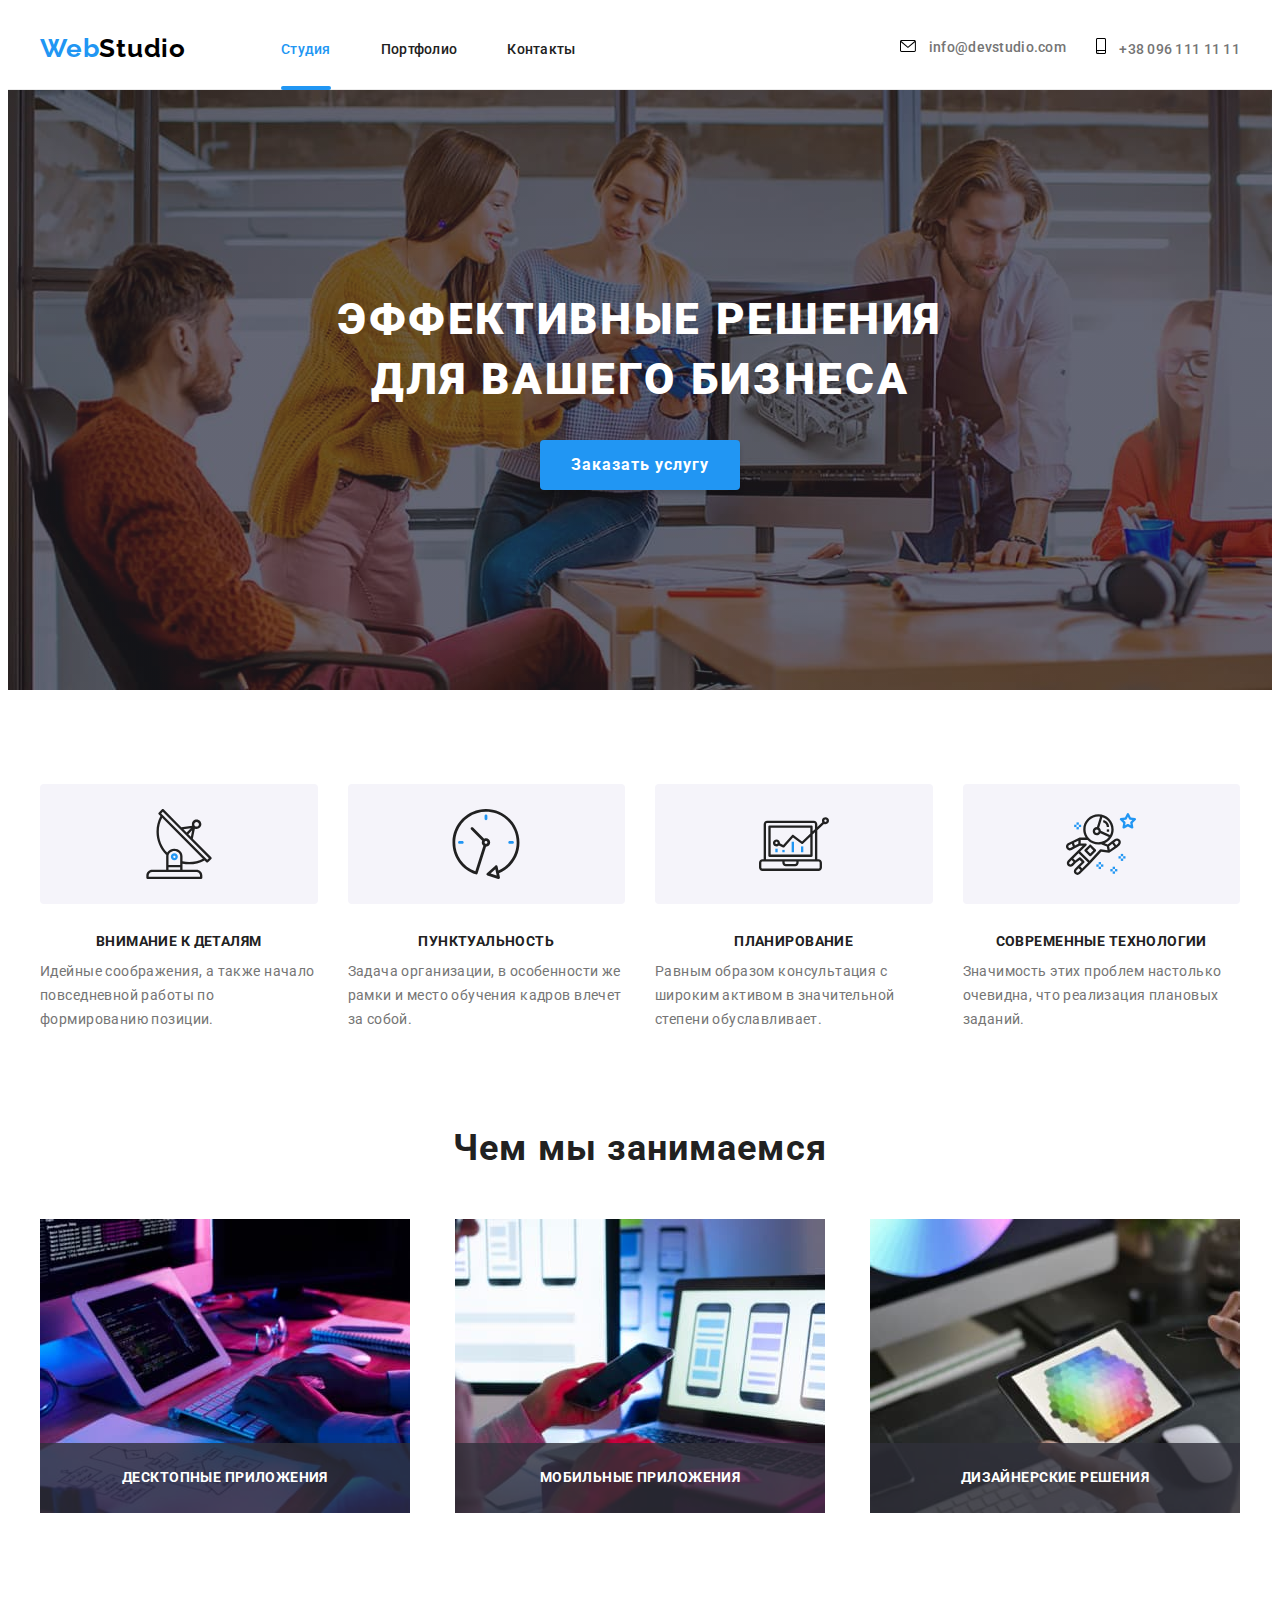
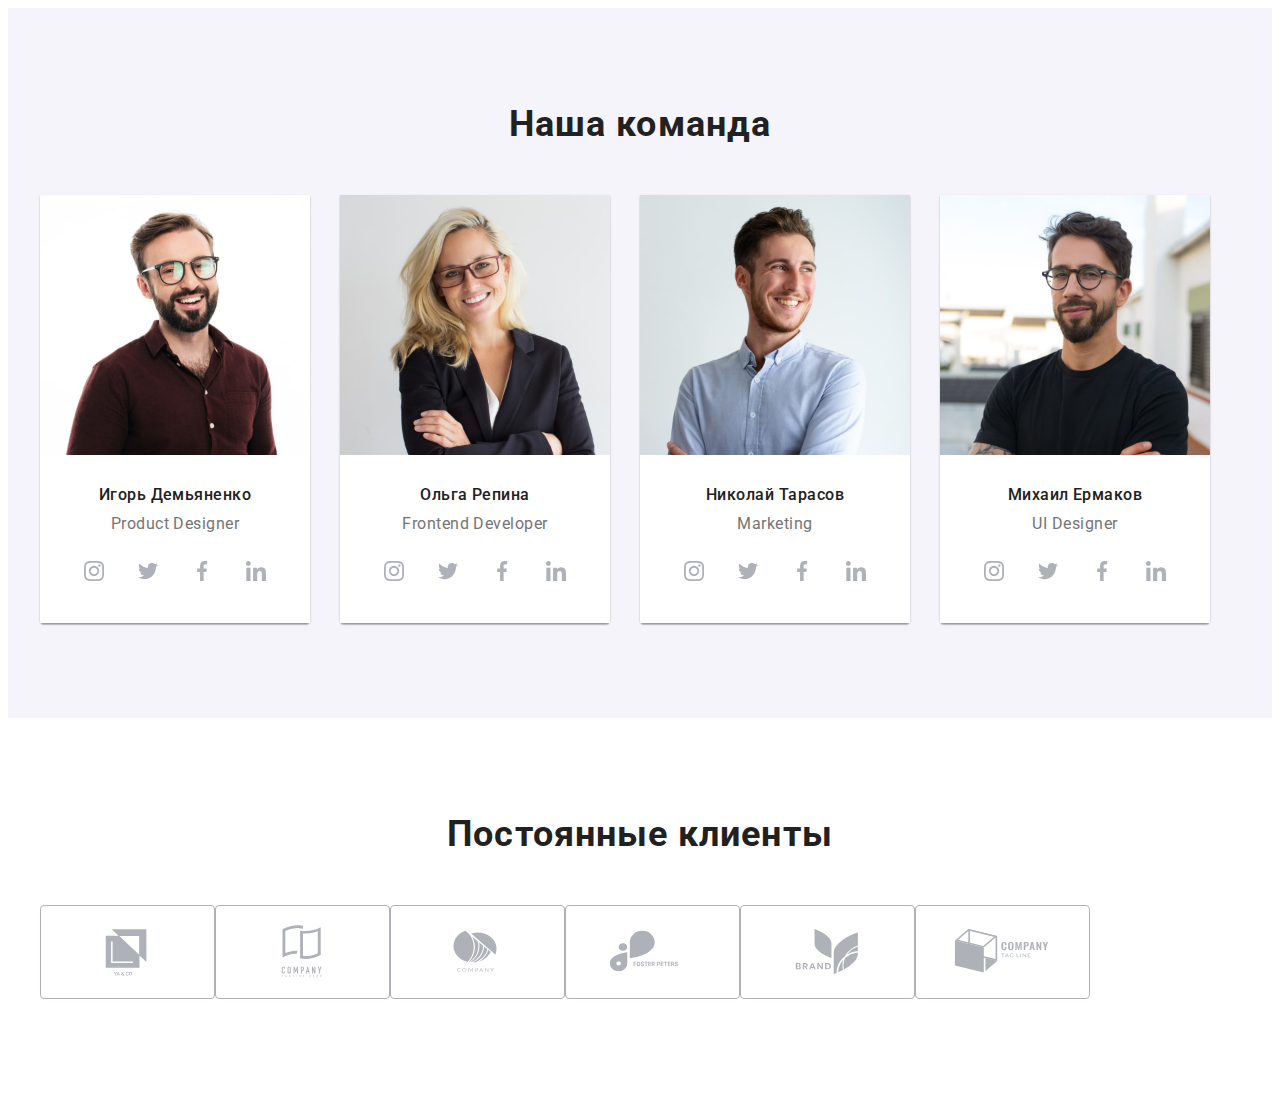
==== commit daba1e68: "15-34" ====
--- a/index.html
+++ b/index.html
@@ -183,7 +183,7 @@
             <h2 class="team-title">Наша команда</h2>
             <ul class="list team-list">
                 <li class="team-list__card">
-                    <img src="images/team/igor.jpg" alt="Игорь" width="270" height="260">
+                    <img class="team-list__img" src="images/team/igor.jpg" alt="Игорь">
                     <div class="team-list__description">
                         <h3 class="team-list__name">Игорь Демьяненко</h3>
                         <p class="team-list__profession" lang="en">Product Designer</p>
@@ -221,7 +221,7 @@
                     </div>
                 </li>
                 <li class="team-list__card">
-                    <img src="images/team/olga.jpg" alt="Ольга" width="270" height="260">
+                    <img class="team-list__img" src="images/team/olga.jpg" alt="Ольга">
                    <div class="team-list__description">
                         <h3 class="team-list__name">Ольга Репина</h3>
                         <p class="team-list__profession" lang="en">Frontend Developer</p>
@@ -258,7 +258,7 @@
                    </div>
                 </li>
                 <li class="team-list__card">
-                    <img src="images/team/nikolay.jpg" alt="Николай" width="270" height="260">
+                    <img class="team-list__img" src="images/team/nikolay.jpg" alt="Николай">
                     <div class="team-list__description">
                         <h3 class="team-list__name">Николай Тарасов</h3>
                         <p class="team-list__profession" lang="en">Marketing</p>
@@ -295,7 +295,7 @@
                     </div>
                 </li>
                 <li class="team-list__card">
-                    <img src="images/team/mikhail.jpg" alt="Михаил" width="270" height="260">
+                    <img class="team-list__img" src="images/team/mikhail.jpg" alt="Михаил">
                    <div class="team-list__description">
                         <h3 class="team-list__name">Михаил Ермаков</h3>
                         <p class="team-list__profession" lang="en">UI Designer</p>
@@ -334,7 +334,7 @@
             </ul>
         </div>
     </section>
-    <!-- <section class="customers sections">
+    <section class="customers sections">
         <h2 class="team-title">Постоянные клиенты</h2>
         <div class="container">
             <ul class="customers-list list">
@@ -382,7 +382,7 @@
                 </li>
             </ul>
         </div>
-    </section> -->
+    </section>
     </main>
     <!-- <footer class="footer">
         <div class="footer-container container">
--- a/css/main.min.css
+++ b/css/main.min.css
@@ -1,2 +1,2 @@
-:root{--primary-font-family: "Roboto", sans-serif;--secondary-font-family:"Raleway", sans-serif;--accent-color:#2196F3;--hover-focus-btn-color:#188CE8;--main-font-color: #212121;--secondary-font-color: #757575;--main-background-color: #FFFFFF;--hero-footer-background-color: #2F303A;--team-background-color: #F5F4FA;--logo-studio-header-color: #000000}.visually-hidden{position:absolute;width:1px;height:1px;margin:-1px;border:0;padding:0;white-space:nowrap;clip-path:inset(100%);clip:rect(0 0 0 0);overflow:hidden}.body{font-family:var(--primary-font-family);background:var(--main-background-color);overflow:auto}h1,h2,h3,h4,h5,h6,p{margin-top:0;margin-bottom:0}ul,ol{margin-top:0;margin-bottom:0;padding-left:0}img{display:block;max-width:100%;height:auto}.list{list-style:none}.link{text-decoration:none;color:none}.sections{padding-top:95px;padding-bottom:95px}.container{padding-left:15px;padding-right:15px}@media screen and (min-width: 480px){.container{width:480px;margin-left:auto;margin-right:auto}}@media screen and (min-width: 768px){.container{width:768px}}@media screen and (min-width: 1200px){.container{width:1200px}}.modal-btn{min-width:200px;padding:10px 30px;font-family:inherit;font-weight:700;font-size:16px;line-height:1.87;letter-spacing:0.06em;background-color:var(--accent-color);color:var(--main-background-color);cursor:pointer;margin-top:30px;border:1px;border-radius:4px;box-shadow:0px 4px 4px rgba(0,0,0,0.15);transition:background-color 250ms cubic-bezier(0.4, 0, 0.2, 1)}.modal-btn:hover,.modal-btn:focus{background-color:var(--hover-focus-btn-color)}.logo{font-family:var(--secondary-font-family);font-weight:700;font-size:24px;line-height:1.17;letter-spacing:0.03em;color:var(--accent-color)}.logo__studio-header{color:var(--logo-studio-header-color)}@media screen and (min-width: 1200px){.logo{font-size:26px;line-height:1.19}}.team-title{font-weight:700;font-size:28px;line-height:1.17;text-align:center;letter-spacing:0.03em;color:var(--main-font-color);margin-bottom:50px}.modal{position:absolute;top:50%;left:50%;transform:translate(-50%, -50%);width:450px;background-color:#fff;box-shadow:0px 1px 3px rgba(0,0,0,0.12),0px 1px 1px rgba(0,0,0,0.14),0px 2px 1px rgba(0,0,0,0.2);border-radius:4px;padding:40px}.contact-form-title{display:block;font-family:var(--primary-font-family);font-weight:700;font-size:20px;line-height:1.5;text-align:center;letter-spacing:0.03em;color:var(--main-font-color);width:370px}.backdrop{position:fixed;top:0;left:0;width:100vw;height:100vh;background-color:rgba(0,0,0,0.2);transition:opacity 500ms cubic-bezier(0.4, 0, 0.2, 1),visibility 500ms cubic-bezier(0.4, 0, 0.2, 1),pointer-events 500ms cubic-bezier(0.4, 0, 0.2, 1)}.backdrop.is-hidden{opacity:0;visibility:hidden;pointer-events:none}.modal-close-button{position:absolute;top:8px;right:8px;width:30px;height:30px;display:flex;align-items:center;justify-content:center;border-radius:50%;border:1px solid rgba(0,0,0,0.1);background-color:transparent;padding:0;cursor:pointer}.modal-close-button:hover{fill:var(--accent-color)}.modal-close-button:focus{outline:none;border-color:var(--accent-color);fill:var(--accent-color)}.contact-form-field{display:block;margin-top:10px}.contact-form-label{font-family:var(--primary-font-family);font-weight:400;font-size:12px;line-height:1,17;letter-spacing:0.01em;color:var(--secondary-font-color)}.contact-form-input-wrapper{display:block;margin-top:4px;position:relative}.contact-form-input{width:100%;height:40px;padding-left:42px;border:1px solid rgba(33,33,33,0.2);border-radius:4px;transition:border-color 250ms cubic-bezier(0.4, 0, 0.2, 1)}.contact-form-input:focus{outline:none;border-color:var(--accent-color)}.contact-form-input-svg{display:block;position:absolute;top:50%;left:12px;transform:translateY(-50%);transition:fill 250ms cubic-bezier(0.4, 0, 0.2, 1)}.contact-form-input:focus+.contact-form-input-svg{fill:var(--accent-color)}.contact-form-message{width:100%;height:120px;margin-top:4px;padding:12px 16px;border:1px solid rgba(33,33,33,0.2);border-radius:4px;resize:none;transition:border-color 250ms cubic-bezier(0.4, 0, 0.2, 1)}.contact-form-message::placeholder{font-family:var(--primary-font-family);font-weight:400;font-size:12px;line-height:1.17;letter-spacing:0.01em;color:rgba(117,117,117,0.5)}.contact-form-message:focus{outline:none;border-color:var(--accent-color)}.contact-form-checkbox-wrapper{margin-bottom:30px}.contact-form-checkbox-label{display:flex;justify-content:center;align-items:center;margin-top:20px;font-weight:400;font-size:12px;line-height:1,17;letter-spacing:0.03em;color:var(--secondary-font-color)}.contact-form-checkbox-label::before{display:inline-block;content:"";width:16px;height:15px;margin-right:8px;border:2px solid #212121;box-shadow:0px 1px 3px rgba(0,0,0,0.12),0px 1px 1px rgba(0,0,0,0.14),0px 2px 1px rgba(0,0,0,0.2);border-radius:4px;cursor:pointer}.contact-form-checkbox:focus+.contact-form-checkbox-label::before{outline:1px solid rgba(0,0,255,0.5)}.contact-form-checkbox:checked+.contact-form-checkbox-label::before{background-image:url(../images/tick.png);background-color:var(--accent-color);background-repeat:no-repeat;background-position:50% 50%;border:0px}.contact-form-checkbox-link{color:var(--accent-color)}.contact-form-btn{display:block;margin:0 auto;min-width:200px;height:50px;background-color:var(--accent-color);color:#FFFFFF;box-shadow:0px 4px 4px rgba(0,0,0,0.15);border-radius:4px;cursor:pointer;transition:background-color 250ms cubic-bezier(0.4, 0, 0.2, 1);border:0}.contact-form-btn:hover,.contact-form-btn:focus{background-color:var(--hover-focus-btn-color)}@media screen and (min-width: 1200px){.modal{width:528px}.contact-form-title{line-height:1.15;width:auto}.contact-form-checkbox-label{font-size:14px;line-height:1,71}}.header{position:relative;padding-top:10px;padding-bottom:10px}.header-container{position:relative;display:flex;align-items:center}@media screen and (max-width: 767px){.nav-info{display:none}.navigation{display:none}.header-container{justify-content:space-between}.burger-button{background-color:transparent;border:none;padding:0;line-height:0}.burger-button:hover,.burger-button:focus{fill:var(--accent-color)}.mobile-menu{position:absolute;top:0;left:0;width:100vw;height:100vh;overflow:auto;background-color:#FFFFFF;box-shadow:0px 4px 8px rgba(0,0,0,0.04),0px 2px 4px rgba(0,0,0,0.08),0px 1px 3px rgba(0,0,0,0.16);opacity:0;visibility:hidden;pointer-events:none;transition:opacity 250ms linear, visibility 250ms linear}.mobile-menu.is-open{opacity:1;visibility:visible;pointer-events:auto}.mobile-menu__close-btn{position:absolute;top:10px;right:15px;background-color:transparent;border:none;padding:0;line-height:0}.mobile-menu__close-btn:hover,.mobile-menu__close-btn:focus{fill:var(--accent-color)}.mobile-menu__container{position:relative;padding-top:48px;padding-left:40px;width:100vw;height:100vh}.mobile-menu__item:not(:last-child){margin-bottom:32px}.mobile-menu__link{font-weight:500;font-size:40px;line-height:1.175;letter-spacing:0.02em;color:var(--main-font-color)}.mobile-menu__active-page{color:var(--accent-color)}.mobile-menu__link-network{display:block;position:absolute;bottom:48px;left:40px}.mobile-menu__link-tel{font-weight:500;font-size:34px;line-height:1.17;letter-spacing:0.02em;color:var(--accent-color)}.mobile-menu-mail-item{margin-top:32px}.mobile-menu__link-mail{font-weight:500;font-size:24px;line-height:1.17;letter-spacing:0.02em;color:var(--secondary-font-color)}.mobile-menu__list-link{display:flex;margin-top:64px}.mobile-menu__network{display:list-item;font-weight:500;font-size:18px;line-height:1.22;letter-spacing:0.02em;color:var(--accent-color)}.mobile-menu__list-network{display:flex}.mobile-menu__list-network:not(:last-child){margin-right:10px}.mobile-menu__list-network:not(:first-child)::before{width:0px;height:22px;content:'';border:1px solid rgba(33,33,33,0.2);margin-right:10px}}@media screen and (min-width: 768px){.burger-button{display:none}.mobile-menu{display:none}.header{padding-top:26px;padding-bottom:26px}.navigation{margin-left:88px}.nav-list{display:flex;align-items:center}.nav-list__item{position:relative}.nav-list__item:not(:first-child){margin-left:50px}.nav-list__link{font-weight:500;font-size:14px;line-height:1.14;letter-spacing:0.02em;color:var(--main-font-color)}.nav-list__link::after{display:none;width:100%;height:4px;content:'';border-radius:4px;margin-top:28px;background-color:var(--accent-color)}.nav-list__link:hover,.nav-list__link:focus{color:var(--accent-color)}.nav-list__link:hover::after,.nav-list__link:focus::after{display:flex;position:absolute}.active-page{color:var(--accent-color)}.active-page::after{display:flex;width:100%;height:4px;content:'';border-radius:4px;margin-top:28px;background-color:var(--accent-color);position:absolute}.nav-info{position:absolute;top:auto;right:15px;font-weight:500;font-size:12px;line-height:1.17;letter-spacing:0.02em}.nav-info__maill,.nav-info__tel{display:block;color:var(--secondary-font-color)}.nav-info__maill-svg{margin-right:8px;width:14px;height:10px}.nav-info__tel-svg{margin-right:8px;width:10px;height:14px}}@media screen and (min-width: 1200px){.navigation{margin-left:95px}.header{padding-top:25px;padding-bottom:25px;border-bottom:1px solid #ECECEC}.nav-list__link{transition:color 250ms cubic-bezier(0.4, 0, 0.2, 1)}.nav-info{display:flex;align-items:center;justify-content:center;font-size:14px;line-height:1.14}.nav-info__maill,.nav-info__tel{transition:color 250ms cubic-bezier(0.4, 0, 0.2, 1),fill 250ms cubic-bezier(0.4, 0, 0.2, 1)}.nav-info__maill:hover,.nav-info__maill:focus,.nav-info__tel:hover,.nav-info__tel:focus{color:var(--accent-color);fill:var(--accent-color)}.nav-info__maill-svg{margin-right:10px;width:16px;height:12px}.nav-info__tel-svg{margin-right:10px;width:10px;height:16px}.nav-info__tel{margin-left:30px}}.hero-title{font-weight:900;font-size:26px;line-height:1.62;text-align:center;letter-spacing:0.06em;text-transform:uppercase;color:var(--main-background-color)}.hero-section{background-color:var(--hero-footer-background-color);height:400px}.hero-container{display:flex;flex-direction:column;align-items:center;justify-content:center}.hero-section{display:flex}@media screen and (min-width: 1200px){.hero-section{background-color:var(--hero-footer-background-color);background-image:linear-gradient(rgba(47,48,58,0.4), rgba(47,48,58,0.4)),url(../images/bg/bg-hero.jpg);background-size:cover;height:600px;flex-grow:1}.hero-title{font-weight:900;font-size:44px;line-height:1.36;text-align:center;letter-spacing:0.06em;text-transform:uppercase;color:var(--main-background-color)}}.about-section{padding-top:60px}.about-container__list{display:block;align-items:center;justify-content:center}.about-container__icon{display:flex;align-items:center;justify-content:center;height:120px;background-color:var(--team-background-color);border-radius:4px}.about-container__text{display:block;margin-top:30px}.about-container__title{font-weight:700;font-size:14px;line-height:1.14;letter-spacing:0.03em;text-align:center;text-transform:uppercase;color:var(--main-font-color)}.about-container__description{font-size:14px;line-height:1.71;letter-spacing:0.03em;color:var(--secondary-font-color);margin-top:10px}@media screen and (max-width: 767px){.about-container__list:not(:first-child){padding-top:30px}.description-indent{display:none}}@media screen and (min-width: 768px){.about-container{display:flex;flex-wrap:wrap;justify-content:space-between}.description-indent{display:none}.about-container__description{display:flex;flex-wrap:wrap}}@media screen and (min-width: 768px) and (max-width: 1199px){.about-container__list{flex-basis:calc((100% - 30px) / 2)}.about-container__list:nth-child(n+3){padding-top:30px}}@media screen and (min-width: 1200px){.about-section{padding-top:94px}.about-container__list{flex-basis:calc((100% - 90px) / 4)}}@media screen and (max-width: 1199px){.services{display:none}}@media screen and (min-width: 1200px){.services-list{display:flex;justify-content:space-between}.services-list__item{position:relative}.services-list__description{position:absolute;bottom:0;left:0;width:100%;padding-top:27px;padding-bottom:27px;color:#FFFFFF;font-family:var(--primary-font-family);font-weight:700;font-size:14px;line-height:1.14;text-align:center;letter-spacing:0.03em;text-transform:uppercase;background-color:rgba(47,48,58,0.8)}}.team{background:var(--team-background-color)}.customers-list{display:flex;justify-content:space-between}.customers-link{display:flex;justify-content:center;align-items:center;border:1px solid #AFB1B8;width:170px;height:92px;border-radius:4px;fill:#AFB1B8;transition:fill 250ms cubic-bezier(0.4, 0, 0.2, 1)}.customers-link:hover,.customers-link:focus{fill:var(--accent-color)}.customers-card{flex-basis:calc((100% - 150px) /6)}.footer{padding-top:60px;padding-bottom:60px;background:var(--hero-footer-background-color)}.footer-container{display:flex}.footer-join{margin-top:12px;margin-left:70px}.footer-join-title{font-family:var(--primary-font-family);font-weight:700;font-size:14px;line-height:1,14;letter-spacing:0.03em;text-transform:uppercase;color:var(--main-background-color)}.footer-join-list{display:flex;justify-content:center;align-items:center;margin-top:20px}.footer-join-list-link{display:flex;justify-content:center;align-items:center;width:44px;height:44px;border-radius:50%;background-color:rgba(255,255,255,0.1);fill:var(--main-background-color);transition:background-color 250ms cubic-bezier(0.4, 0, 0.2, 1)}.footer-join-list-link:hover,.footer-join-list-link:focus{background-color:var(--accent-color)}.footer-join-list-item:not(:first-child){margin-left:10px}.map-list{margin-top:20px}.maill-list,.phone-list{margin-top:10px}.logo-studio-footer{color:var(--main-background-color)}.address-map{font-style:normal;font-size:14px;line-height:1.71;letter-spacing:0.03em;color:var(--main-background-color)}.address-maill,.address-phone{font-style:normal;font-size:14px;line-height:1.71;letter-spacing:0.03em;color:rgba(255,255,255,0.6)}.footer-join-subscribe{margin-left:93px;margin-top:12px}.footer-join-label{font-family:var(--primary-font-family);font-weight:700;font-size:14px;line-height:1,14;letter-spacing:0.03em;text-transform:uppercase;color:#FFFFFF;margin-bottom:20px}.footer-join-input{width:358px;height:50px;border:1px solid rgba(255,255,255,0.3);filter:drop-shadow(0px 4px 4px rgba(0,0,0,0.15));border-radius:4px;padding-left:16px;color:#FFFFFF;background-color:transparent}.footer-join-form{display:flex;position:absolute;width:570px}.footer-join-btn{position:absolute;top:0;right:0;display:flex;align-items:center;text-align:center;min-width:200px;min-height:50px;background:var(--accent-color);box-shadow:0px 4px 4px rgba(0,0,0,0.15);border:0;border-radius:4px;padding:0px 0px 0px 29px;color:#FFFFFF;font-family:var(--primary-font-family);font-weight:700;font-size:16px;line-height:1.87;letter-spacing:0.06em;transition:background-color 250ms cubic-bezier(0.4, 0, 0.2, 1)}.footer-join-btn:hover,.footer-join-btn:focus{background-color:var(--accent-color)}.footer-join-btn-svg{display:block;position:absolute;top:50%;right:28px;transform:translateY(-50%);transition:fill 250ms cubic-bezier(0.4, 0, 0.2, 1)}.list-portfolio{display:flex;align-items:center;justify-content:center}.btn-list-portfolio:not(:last-child){margin-right:10px}.portfolio-btn{font-family:inherit;font-weight:500;font-size:16px;line-height:1.63;text-align:center;letter-spacing:0.03em;background-color:var(--team-background-color);color:var(--main-font-color);cursor:pointer;border:0px solid;border-radius:4px;padding:6px 20px;transition:color 250ms cubic-bezier(0.4, 0, 0.2, 1),background-color 250ms cubic-bezier(0.4, 0, 0.2, 1),box-shadow 250ms cubic-bezier(0.4, 0, 0.2, 1)}.portfolio-btn:hover,.portfolio-btn:focus{color:var(--main-background-color);background-color:var(--accent-color);box-shadow:0px 3px 1px rgba(0,0,0,0.1),0px 1px 2px rgba(0,0,0,0.08),0px 2px 2px rgba(0,0,0,0.12)}.portfolio{display:flex;flex-wrap:wrap;margin-left:-30px;margin-top:55px}.portfolio-group{margin-left:30px;background:var(--main-background-color);transition:box-shadow 250ms cubic-bezier(0.4, 0, 0.2, 1)}.portfolio-group:hover,.portfolio-group:focus{box-shadow:0px 1px 1px rgba(0,0,0,0.12),0px 4px 4px rgba(0,0,0,0.06),1px 4px 6px rgba(0,0,0,0.16)}.portfolio-group:not(:nth-child(-n+3)){margin-top:30px}.portfolio-border{padding-top:20px;padding-bottom:20px;padding-left:24px;border:1px solid #EEEEEE}.portfolio-title{font-weight:700;font-size:18px;line-height:2;letter-spacing:0.06em;color:var(--main-font-color)}.portfolio-description{padding-top:4px;font-size:16px;line-height:1.88;letter-spacing:0.03em;color:var(--secondary-font-color)}.portfolio-group-img-link{position:relative;overflow:hidden}.overlay{position:absolute;top:0;left:0;width:100%;height:100%;background-color:rgba(33,150,243,0.9);font-family:var(--primary-font-family);font-size:18px;line-height:1,56;letter-spacing:0.03em;color:#FFFFFF;padding:63px 24px 63px 24px;overflow:auto;transform:translateY(100%);transition:transform 250ms cubic-bezier(0.4, 0, 0.2, 1)}.portfolio-group-link:hover .overlay,.portfolio-group-link:focus .overlay{transform:translateY(0%)}
+:root{--primary-font-family: "Roboto", sans-serif;--secondary-font-family:"Raleway", sans-serif;--accent-color:#2196F3;--hover-focus-btn-color:#188CE8;--main-font-color: #212121;--secondary-font-color: #757575;--main-background-color: #FFFFFF;--hero-footer-background-color: #2F303A;--team-background-color: #F5F4FA;--logo-studio-header-color: #000000}.visually-hidden{position:absolute;width:1px;height:1px;margin:-1px;border:0;padding:0;white-space:nowrap;clip-path:inset(100%);clip:rect(0 0 0 0);overflow:hidden}.body{font-family:var(--primary-font-family);background:var(--main-background-color);overflow:auto}h1,h2,h3,h4,h5,h6,p{margin-top:0;margin-bottom:0}ul,ol{margin-top:0;margin-bottom:0;padding-left:0}img{display:block;max-width:100%;height:auto}.list{list-style:none}.link{text-decoration:none;color:none}.sections{padding-top:60px;padding-bottom:60px}@media screen and (min-width: 1200px){.sections{padding-top:95px;padding-bottom:95px}}.container{padding-left:15px;padding-right:15px}@media screen and (min-width: 480px){.container{width:480px;margin-left:auto;margin-right:auto}}@media screen and (min-width: 768px){.container{width:768px}}@media screen and (min-width: 1200px){.container{width:1200px}}.modal-btn{min-width:200px;padding:10px 30px;font-family:inherit;font-weight:700;font-size:16px;line-height:1.87;letter-spacing:0.06em;background-color:var(--accent-color);color:var(--main-background-color);cursor:pointer;margin-top:30px;border:1px;border-radius:4px;box-shadow:0px 4px 4px rgba(0,0,0,0.15);transition:background-color 250ms cubic-bezier(0.4, 0, 0.2, 1)}.modal-btn:hover,.modal-btn:focus{background-color:var(--hover-focus-btn-color)}.logo{font-family:var(--secondary-font-family);font-weight:700;font-size:24px;line-height:1.17;letter-spacing:0.03em;color:var(--accent-color)}.logo__studio-header{color:var(--logo-studio-header-color)}@media screen and (min-width: 1200px){.logo{font-size:26px;line-height:1.19}}.team-title{font-weight:700;font-size:28px;line-height:1.17;text-align:center;letter-spacing:0.03em;color:var(--main-font-color);margin-bottom:30px}@media screen and (min-width: 1200px){.services-title,.team-title{font-weight:700;font-size:36px;line-height:1.17;text-align:center;letter-spacing:0.03em;color:var(--main-font-color);margin-bottom:50px}}.modal{position:absolute;top:50%;left:50%;transform:translate(-50%, -50%);width:450px;background-color:#fff;box-shadow:0px 1px 3px rgba(0,0,0,0.12),0px 1px 1px rgba(0,0,0,0.14),0px 2px 1px rgba(0,0,0,0.2);border-radius:4px;padding:40px}.contact-form-title{display:block;font-family:var(--primary-font-family);font-weight:700;font-size:20px;line-height:1.5;text-align:center;letter-spacing:0.03em;color:var(--main-font-color);width:370px}.backdrop{position:fixed;top:0;left:0;width:100vw;height:100vh;background-color:rgba(0,0,0,0.2);transition:opacity 500ms cubic-bezier(0.4, 0, 0.2, 1),visibility 500ms cubic-bezier(0.4, 0, 0.2, 1),pointer-events 500ms cubic-bezier(0.4, 0, 0.2, 1)}.backdrop.is-hidden{opacity:0;visibility:hidden;pointer-events:none}.modal-close-button{position:absolute;top:8px;right:8px;width:30px;height:30px;display:flex;align-items:center;justify-content:center;border-radius:50%;border:1px solid rgba(0,0,0,0.1);background-color:transparent;padding:0;cursor:pointer}.modal-close-button:hover{fill:var(--accent-color)}.modal-close-button:focus{outline:none;border-color:var(--accent-color);fill:var(--accent-color)}.contact-form-field{display:block;margin-top:10px}.contact-form-label{font-family:var(--primary-font-family);font-weight:400;font-size:12px;line-height:1,17;letter-spacing:0.01em;color:var(--secondary-font-color)}.contact-form-input-wrapper{display:block;margin-top:4px;position:relative}.contact-form-input{width:100%;height:40px;padding-left:42px;border:1px solid rgba(33,33,33,0.2);border-radius:4px;transition:border-color 250ms cubic-bezier(0.4, 0, 0.2, 1)}.contact-form-input:focus{outline:none;border-color:var(--accent-color)}.contact-form-input-svg{display:block;position:absolute;top:50%;left:12px;transform:translateY(-50%);transition:fill 250ms cubic-bezier(0.4, 0, 0.2, 1)}.contact-form-input:focus+.contact-form-input-svg{fill:var(--accent-color)}.contact-form-message{width:100%;height:120px;margin-top:4px;padding:12px 16px;border:1px solid rgba(33,33,33,0.2);border-radius:4px;resize:none;transition:border-color 250ms cubic-bezier(0.4, 0, 0.2, 1)}.contact-form-message::placeholder{font-family:var(--primary-font-family);font-weight:400;font-size:12px;line-height:1.17;letter-spacing:0.01em;color:rgba(117,117,117,0.5)}.contact-form-message:focus{outline:none;border-color:var(--accent-color)}.contact-form-checkbox-wrapper{margin-bottom:30px}.contact-form-checkbox-label{display:flex;justify-content:center;align-items:center;margin-top:20px;font-weight:400;font-size:12px;line-height:1,17;letter-spacing:0.03em;color:var(--secondary-font-color)}.contact-form-checkbox-label::before{display:inline-block;content:"";width:16px;height:15px;margin-right:8px;border:2px solid #212121;box-shadow:0px 1px 3px rgba(0,0,0,0.12),0px 1px 1px rgba(0,0,0,0.14),0px 2px 1px rgba(0,0,0,0.2);border-radius:4px;cursor:pointer}.contact-form-checkbox:focus+.contact-form-checkbox-label::before{outline:1px solid rgba(0,0,255,0.5)}.contact-form-checkbox:checked+.contact-form-checkbox-label::before{background-image:url(../images/tick.png);background-color:var(--accent-color);background-repeat:no-repeat;background-position:50% 50%;border:0px}.contact-form-checkbox-link{color:var(--accent-color)}.contact-form-btn{display:block;margin:0 auto;min-width:200px;height:50px;background-color:var(--accent-color);color:#FFFFFF;box-shadow:0px 4px 4px rgba(0,0,0,0.15);border-radius:4px;cursor:pointer;transition:background-color 250ms cubic-bezier(0.4, 0, 0.2, 1);border:0}.contact-form-btn:hover,.contact-form-btn:focus{background-color:var(--hover-focus-btn-color)}@media screen and (min-width: 1200px){.modal{width:528px}.contact-form-title{line-height:1.15;width:auto}.contact-form-checkbox-label{font-size:14px;line-height:1,71}}.header{position:relative;padding-top:10px;padding-bottom:10px}.header-container{position:relative;display:flex;align-items:center}@media screen and (max-width: 767px){.nav-info{display:none}.navigation{display:none}.header-container{justify-content:space-between}.burger-button{background-color:transparent;border:none;padding:0;line-height:0}.burger-button:hover,.burger-button:focus{fill:var(--accent-color)}.mobile-menu{position:absolute;top:0;left:0;width:100vw;height:100vh;overflow:auto;background-color:#FFFFFF;box-shadow:0px 4px 8px rgba(0,0,0,0.04),0px 2px 4px rgba(0,0,0,0.08),0px 1px 3px rgba(0,0,0,0.16);opacity:0;visibility:hidden;pointer-events:none;transition:opacity 250ms linear, visibility 250ms linear}.mobile-menu.is-open{opacity:1;visibility:visible;pointer-events:auto}.mobile-menu__close-btn{position:absolute;top:10px;right:15px;background-color:transparent;border:none;padding:0;line-height:0}.mobile-menu__close-btn:hover,.mobile-menu__close-btn:focus{fill:var(--accent-color)}.mobile-menu__container{position:relative;padding-top:48px;padding-left:40px;width:100vw;height:100vh}.mobile-menu__item:not(:last-child){margin-bottom:32px}.mobile-menu__link{font-weight:500;font-size:40px;line-height:1.175;letter-spacing:0.02em;color:var(--main-font-color)}.mobile-menu__active-page{color:var(--accent-color)}.mobile-menu__link-network{display:block;position:absolute;bottom:48px;left:40px}.mobile-menu__link-tel{font-weight:500;font-size:34px;line-height:1.17;letter-spacing:0.02em;color:var(--accent-color)}.mobile-menu-mail-item{margin-top:32px}.mobile-menu__link-mail{font-weight:500;font-size:24px;line-height:1.17;letter-spacing:0.02em;color:var(--secondary-font-color)}.mobile-menu__list-link{display:flex;margin-top:64px}.mobile-menu__network{display:list-item;font-weight:500;font-size:18px;line-height:1.22;letter-spacing:0.02em;color:var(--accent-color)}.mobile-menu__list-network{display:flex}.mobile-menu__list-network:not(:last-child){margin-right:10px}.mobile-menu__list-network:not(:first-child)::before{width:0px;height:22px;content:'';border:1px solid rgba(33,33,33,0.2);margin-right:10px}}@media screen and (min-width: 768px){.burger-button{display:none}.mobile-menu{display:none}.header{padding-top:26px;padding-bottom:26px}.navigation{margin-left:88px}.nav-list{display:flex;align-items:center}.nav-list__item{position:relative}.nav-list__item:not(:first-child){margin-left:50px}.nav-list__link{font-weight:500;font-size:14px;line-height:1.14;letter-spacing:0.02em;color:var(--main-font-color)}.nav-list__link::after{display:none;width:100%;height:4px;content:'';border-radius:4px;margin-top:28px;background-color:var(--accent-color)}.nav-list__link:hover,.nav-list__link:focus{color:var(--accent-color)}.nav-list__link:hover::after,.nav-list__link:focus::after{display:flex;position:absolute}.active-page{color:var(--accent-color)}.active-page::after{display:flex;width:100%;height:4px;content:'';border-radius:4px;margin-top:28px;background-color:var(--accent-color);position:absolute}.nav-info{position:absolute;top:auto;right:15px;font-weight:500;font-size:12px;line-height:1.17;letter-spacing:0.02em}.nav-info__maill,.nav-info__tel{display:block;color:var(--secondary-font-color)}.nav-info__maill-svg{margin-right:8px;width:14px;height:10px}.nav-info__tel-svg{margin-right:8px;width:10px;height:14px}}@media screen and (min-width: 1200px){.navigation{margin-left:95px}.header{padding-top:25px;padding-bottom:25px;border-bottom:1px solid #ECECEC}.nav-list__link{transition:color 250ms cubic-bezier(0.4, 0, 0.2, 1)}.nav-info{display:flex;align-items:center;justify-content:center;font-size:14px;line-height:1.14}.nav-info__maill,.nav-info__tel{transition:color 250ms cubic-bezier(0.4, 0, 0.2, 1),fill 250ms cubic-bezier(0.4, 0, 0.2, 1)}.nav-info__maill:hover,.nav-info__maill:focus,.nav-info__tel:hover,.nav-info__tel:focus{color:var(--accent-color);fill:var(--accent-color)}.nav-info__maill-svg{margin-right:10px;width:16px;height:12px}.nav-info__tel-svg{margin-right:10px;width:10px;height:16px}.nav-info__tel{margin-left:30px}}.hero-title{font-weight:900;font-size:26px;line-height:1.62;text-align:center;letter-spacing:0.06em;text-transform:uppercase;color:var(--main-background-color)}.hero-section{background-color:var(--hero-footer-background-color);height:400px}.hero-container{display:flex;flex-direction:column;align-items:center;justify-content:center}.hero-section{display:flex}@media screen and (min-width: 1200px){.hero-section{background-color:var(--hero-footer-background-color);background-image:linear-gradient(rgba(47,48,58,0.4), rgba(47,48,58,0.4)),url(../images/bg/bg-hero.jpg);background-size:cover;height:600px;flex-grow:1}.hero-title{font-weight:900;font-size:44px;line-height:1.36;text-align:center;letter-spacing:0.06em;text-transform:uppercase;color:var(--main-background-color)}}.about-section{padding-top:60px}.about-container__list{display:block;align-items:center;justify-content:center}.about-container__icon{display:flex;align-items:center;justify-content:center;height:120px;background-color:var(--team-background-color);border-radius:4px}.about-container__text{display:block;margin-top:30px}.about-container__title{font-weight:700;font-size:14px;line-height:1.14;letter-spacing:0.03em;text-align:center;text-transform:uppercase;color:var(--main-font-color)}.about-container__description{font-size:14px;line-height:1.71;letter-spacing:0.03em;color:var(--secondary-font-color);margin-top:10px}@media screen and (max-width: 767px){.about-container__list:not(:first-child){padding-top:30px}.description-indent{display:none}}@media screen and (min-width: 768px){.about-container{display:flex;flex-wrap:wrap;justify-content:space-between}.description-indent{display:none}.about-container__description{display:flex;flex-wrap:wrap}}@media screen and (min-width: 768px) and (max-width: 1199px){.about-container__list{flex-basis:calc((100% - 30px) / 2)}.about-container__list:nth-child(n+3){padding-top:30px}}@media screen and (min-width: 1200px){.about-section{padding-top:94px}.about-container__list{flex-basis:calc((100% - 90px) / 4)}}@media screen and (max-width: 1199px){.services{display:none}}@media screen and (min-width: 1200px){.services-list{display:flex;justify-content:space-between}.services-list__item{position:relative}.services-list__description{position:absolute;bottom:0;left:0;width:100%;padding-top:27px;padding-bottom:27px;color:#FFFFFF;font-family:var(--primary-font-family);font-weight:700;font-size:14px;line-height:1.14;text-align:center;letter-spacing:0.03em;text-transform:uppercase;background-color:rgba(47,48,58,0.8)}}@media screen and (max-width: 1199px){.team-list__card:nth-child(n+3){margin-top:30px}}@media screen and (max-width: 767px){.team-list__card:not(:first-child){margin-top:30px}}.team{background:var(--team-background-color)}.team-list__img{width:450px;height:460px}.team-list__card{box-shadow:0px 1px 3px rgba(0,0,0,0.12),0px 1px 1px rgba(0,0,0,0.14),0px 2px 1px rgba(0,0,0,0.2);border-radius:0px 0px 4px 4px}.team-list__description{padding-top:30px;padding-bottom:30px;background-color:var(--main-background-color)}.team-list__name{margin-bottom:10px;font-weight:500;font-size:16px;line-height:1.19;text-align:center;letter-spacing:0.03em;color:var(--main-font-color)}.team-list__profession{font-size:16px;line-height:1.19;text-align:center;letter-spacing:0.03em;color:var(--secondary-font-color)}.team-networks{display:flex;justify-content:center;align-items:center;margin-top:16px}.team-networks__link{display:flex;justify-content:center;align-items:center;width:44px;height:44px;border-radius:50%;background-color:var(--main-background-color);fill:#AFB1B8;transition:fill 250ms cubic-bezier(0.4, 0, 0.2, 1),background-color 250ms cubic-bezier(0.4, 0, 0.2, 1)}.team-networks__link:hover,.team-networks__link:focus{fill:var(--main-background-color);background-color:var(--accent-color)}.team-networks__list:not(:first-child){margin-left:10px}@media screen and (min-width: 768px){.team-list__img{width:354px;height:374px}.team-list{display:flex;flex-wrap:wrap;margin-left:-30px}.team-list__card{margin-left:30px}}@media screen and (min-width: 1200px){.team-list__img{width:270px;height:260px}}.customers-link{display:flex;justify-content:center;align-items:center;border:1px solid #AFB1B8;height:92px;border-radius:4px;fill:#AFB1B8}.customers-list{display:flex;flex-wrap:wrap}.customers-card{flex-basis:calc((100% - 150px) /6)}.footer{padding-top:60px;padding-bottom:60px;background:var(--hero-footer-background-color)}.footer-container{display:flex}.footer-join{margin-top:12px;margin-left:70px}.footer-join-title{font-family:var(--primary-font-family);font-weight:700;font-size:14px;line-height:1,14;letter-spacing:0.03em;text-transform:uppercase;color:var(--main-background-color)}.footer-join-list{display:flex;justify-content:center;align-items:center;margin-top:20px}.footer-join-list-link{display:flex;justify-content:center;align-items:center;width:44px;height:44px;border-radius:50%;background-color:rgba(255,255,255,0.1);fill:var(--main-background-color);transition:background-color 250ms cubic-bezier(0.4, 0, 0.2, 1)}.footer-join-list-link:hover,.footer-join-list-link:focus{background-color:var(--accent-color)}.footer-join-list-item:not(:first-child){margin-left:10px}.map-list{margin-top:20px}.maill-list,.phone-list{margin-top:10px}.logo-studio-footer{color:var(--main-background-color)}.address-map{font-style:normal;font-size:14px;line-height:1.71;letter-spacing:0.03em;color:var(--main-background-color)}.address-maill,.address-phone{font-style:normal;font-size:14px;line-height:1.71;letter-spacing:0.03em;color:rgba(255,255,255,0.6)}.footer-join-subscribe{margin-left:93px;margin-top:12px}.footer-join-label{font-family:var(--primary-font-family);font-weight:700;font-size:14px;line-height:1,14;letter-spacing:0.03em;text-transform:uppercase;color:#FFFFFF;margin-bottom:20px}.footer-join-input{width:358px;height:50px;border:1px solid rgba(255,255,255,0.3);filter:drop-shadow(0px 4px 4px rgba(0,0,0,0.15));border-radius:4px;padding-left:16px;color:#FFFFFF;background-color:transparent}.footer-join-form{display:flex;position:absolute;width:570px}.footer-join-btn{position:absolute;top:0;right:0;display:flex;align-items:center;text-align:center;min-width:200px;min-height:50px;background:var(--accent-color);box-shadow:0px 4px 4px rgba(0,0,0,0.15);border:0;border-radius:4px;padding:0px 0px 0px 29px;color:#FFFFFF;font-family:var(--primary-font-family);font-weight:700;font-size:16px;line-height:1.87;letter-spacing:0.06em;transition:background-color 250ms cubic-bezier(0.4, 0, 0.2, 1)}.footer-join-btn:hover,.footer-join-btn:focus{background-color:var(--accent-color)}.footer-join-btn-svg{display:block;position:absolute;top:50%;right:28px;transform:translateY(-50%);transition:fill 250ms cubic-bezier(0.4, 0, 0.2, 1)}.list-portfolio{display:flex;align-items:center;justify-content:center}.btn-list-portfolio:not(:last-child){margin-right:10px}.portfolio-btn{font-family:inherit;font-weight:500;font-size:16px;line-height:1.63;text-align:center;letter-spacing:0.03em;background-color:var(--team-background-color);color:var(--main-font-color);cursor:pointer;border:0px solid;border-radius:4px;padding:6px 20px;transition:color 250ms cubic-bezier(0.4, 0, 0.2, 1),background-color 250ms cubic-bezier(0.4, 0, 0.2, 1),box-shadow 250ms cubic-bezier(0.4, 0, 0.2, 1)}.portfolio-btn:hover,.portfolio-btn:focus{color:var(--main-background-color);background-color:var(--accent-color);box-shadow:0px 3px 1px rgba(0,0,0,0.1),0px 1px 2px rgba(0,0,0,0.08),0px 2px 2px rgba(0,0,0,0.12)}.portfolio{display:flex;flex-wrap:wrap;margin-left:-30px;margin-top:55px}.portfolio-group{margin-left:30px;background:var(--main-background-color);transition:box-shadow 250ms cubic-bezier(0.4, 0, 0.2, 1)}.portfolio-group:hover,.portfolio-group:focus{box-shadow:0px 1px 1px rgba(0,0,0,0.12),0px 4px 4px rgba(0,0,0,0.06),1px 4px 6px rgba(0,0,0,0.16)}.portfolio-group:not(:nth-child(-n+3)){margin-top:30px}.portfolio-border{padding-top:20px;padding-bottom:20px;padding-left:24px;border:1px solid #EEEEEE}.portfolio-title{font-weight:700;font-size:18px;line-height:2;letter-spacing:0.06em;color:var(--main-font-color)}.portfolio-description{padding-top:4px;font-size:16px;line-height:1.88;letter-spacing:0.03em;color:var(--secondary-font-color)}.portfolio-group-img-link{position:relative;overflow:hidden}.overlay{position:absolute;top:0;left:0;width:100%;height:100%;background-color:rgba(33,150,243,0.9);font-family:var(--primary-font-family);font-size:18px;line-height:1,56;letter-spacing:0.03em;color:#FFFFFF;padding:63px 24px 63px 24px;overflow:auto;transform:translateY(100%);transition:transform 250ms cubic-bezier(0.4, 0, 0.2, 1)}.portfolio-group-link:hover .overlay,.portfolio-group-link:focus .overlay{transform:translateY(0%)}
 /*# sourceMappingURL=main.min.css.map */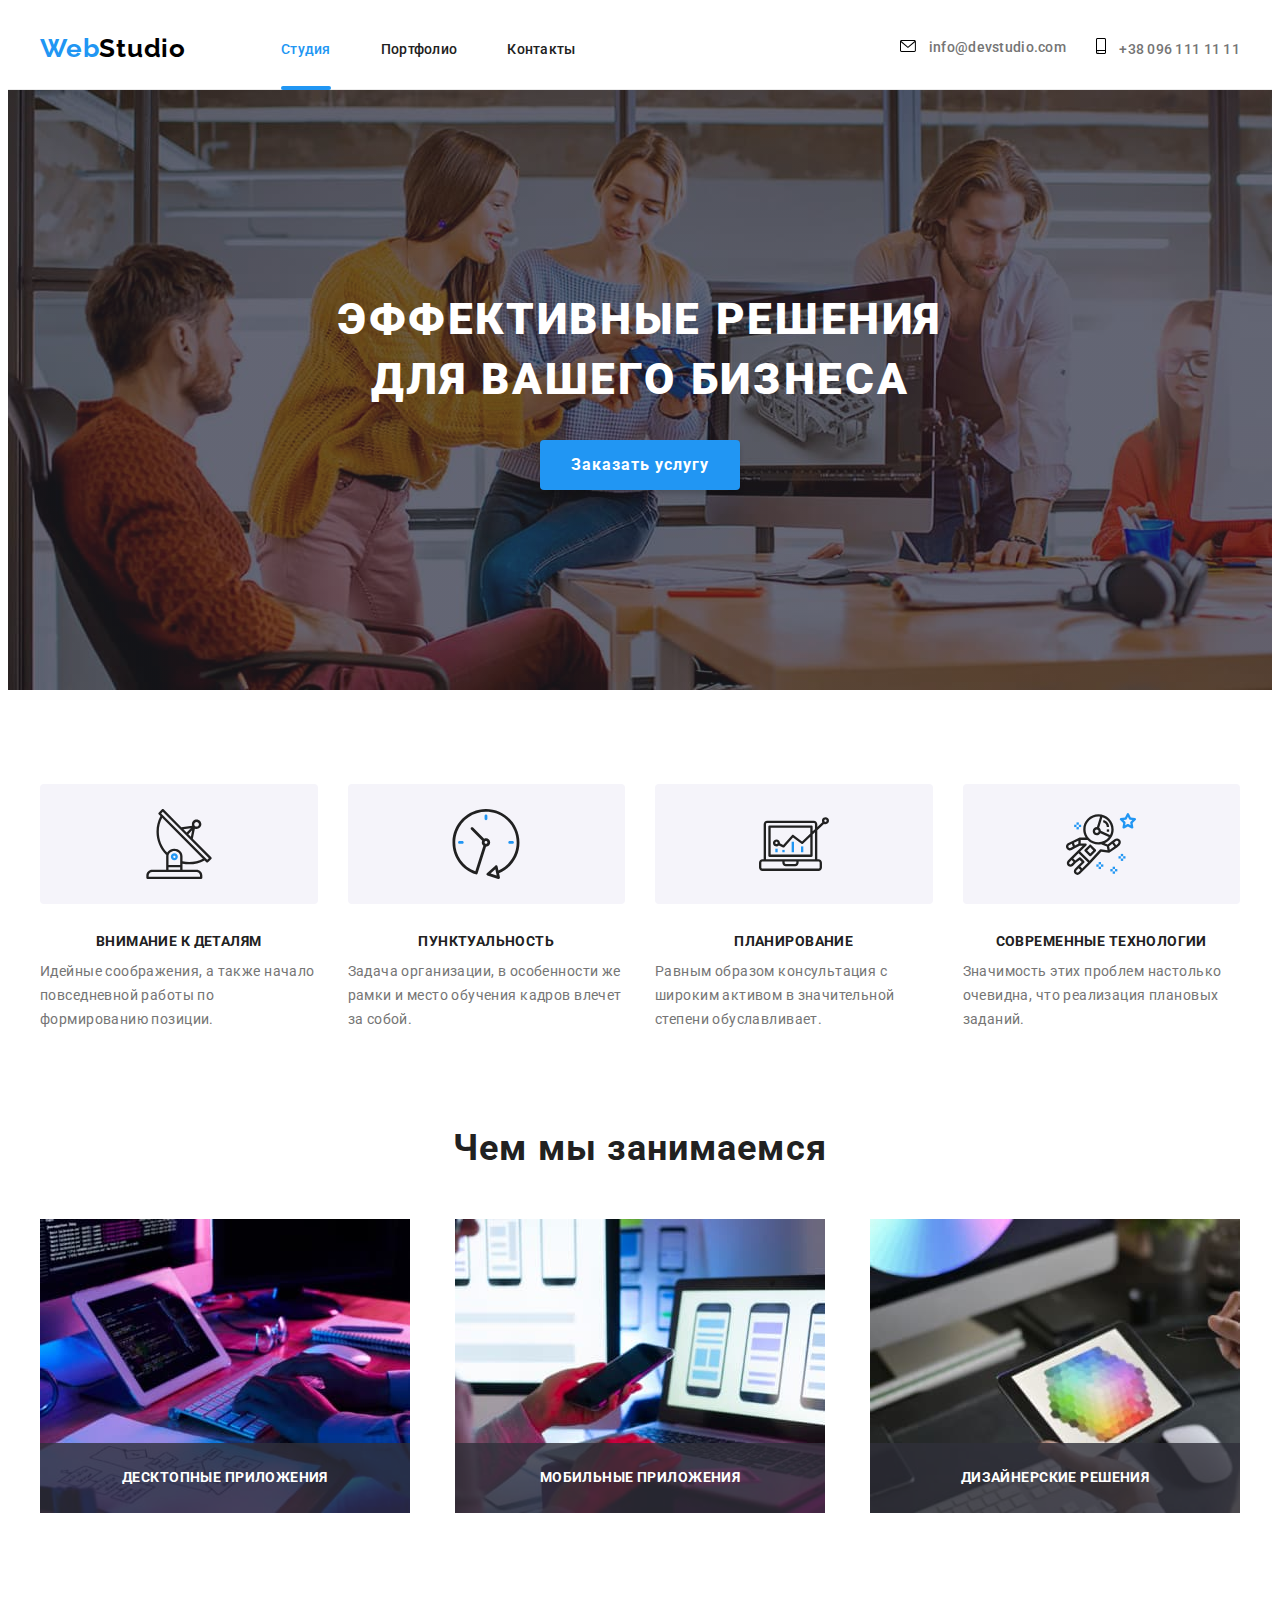
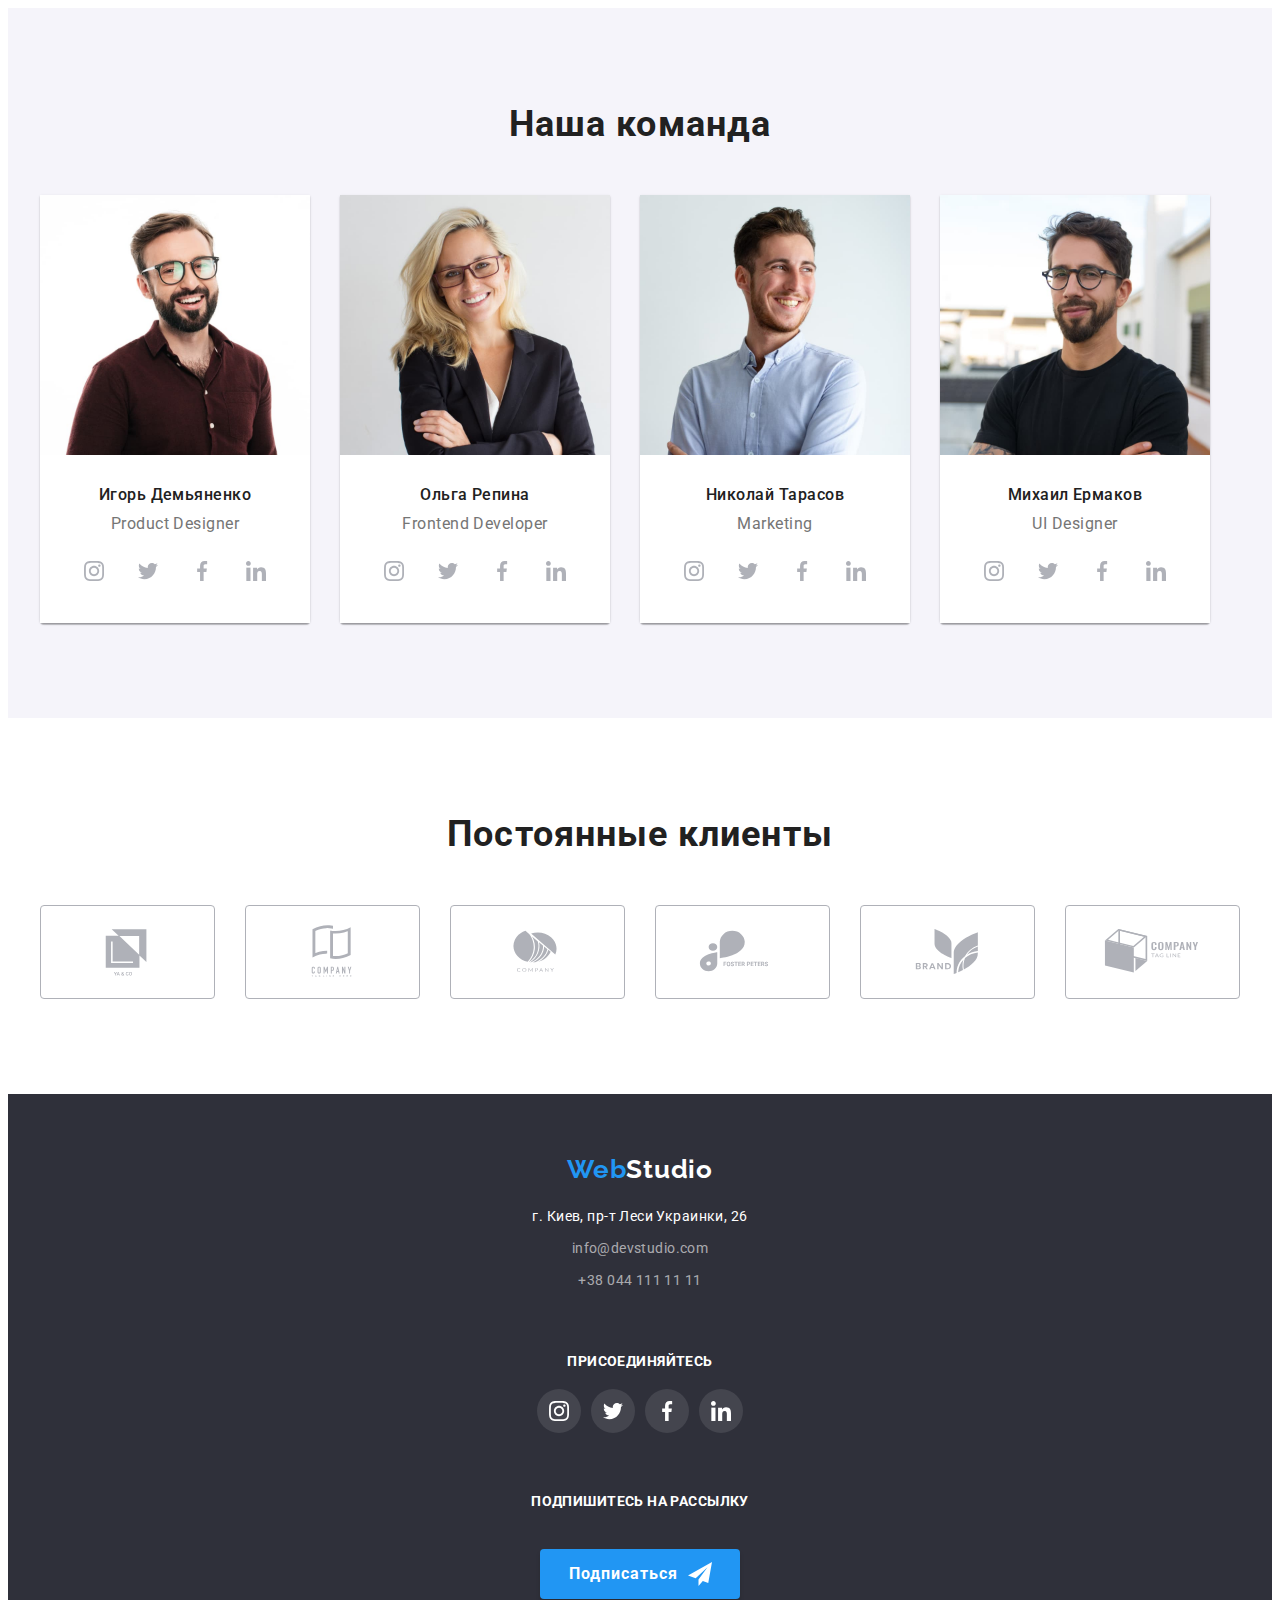
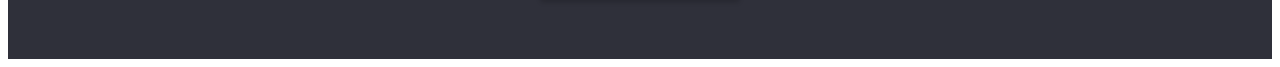
==== commit 20e13f9a: "11-13" ====
--- a/index.html
+++ b/index.html
@@ -384,11 +384,11 @@
         </div>
     </section>
     </main>
-    <!-- <footer class="footer">
+    <footer class="footer">
         <div class="footer-container container">
-            <div>
+            <div class="footer-container__contacts">
                 <a class="logo link" href="" lang="en">Web<span class="logo-studio-footer">Studio</span></a>
-                <address>
+                <address class="footer-container__address">
                     <ul class="list">
                         <li class="map-list">
                             <a class="address-map link" href="https://goo.gl/maps/ZxELNricPK3WxZS16" target="_blank">г. Киев, пр-т Леси Украинки, 26</a>
@@ -438,9 +438,9 @@
             <div class="footer-join-subscribe">
                 <p class="footer-join-label">Подпишитесь на рассылку</p>
                 <form class="footer-join-form">
-                    <label>
+                    <!-- <label>
                         <input name="footer-join" class="footer-join-input" type="text" placeholder="E-mail" required>
-                    </label>
+                    </label> -->
                 <button type="submit" class="footer-join-btn">Подписаться
                     <svg class="footer-join-btn-svg" width="24" height="24">
                         <use href="./images/svg/sprite.svg#send"></use>
@@ -449,7 +449,7 @@
                 </form>
             </div>
         </div>
-    </footer> -->
+    </footer>
     <div class="backdrop is-hidden" data-modal>
         <div class="modal">
           <button type="button" class="modal-close-button" data-modal-close>
--- a/css/main.min.css
+++ b/css/main.min.css
@@ -1,2 +1,2 @@
-:root{--primary-font-family: "Roboto", sans-serif;--secondary-font-family:"Raleway", sans-serif;--accent-color:#2196F3;--hover-focus-btn-color:#188CE8;--main-font-color: #212121;--secondary-font-color: #757575;--main-background-color: #FFFFFF;--hero-footer-background-color: #2F303A;--team-background-color: #F5F4FA;--logo-studio-header-color: #000000}.visually-hidden{position:absolute;width:1px;height:1px;margin:-1px;border:0;padding:0;white-space:nowrap;clip-path:inset(100%);clip:rect(0 0 0 0);overflow:hidden}.body{font-family:var(--primary-font-family);background:var(--main-background-color);overflow:auto}h1,h2,h3,h4,h5,h6,p{margin-top:0;margin-bottom:0}ul,ol{margin-top:0;margin-bottom:0;padding-left:0}img{display:block;max-width:100%;height:auto}.list{list-style:none}.link{text-decoration:none;color:none}.sections{padding-top:60px;padding-bottom:60px}@media screen and (min-width: 1200px){.sections{padding-top:95px;padding-bottom:95px}}.container{padding-left:15px;padding-right:15px}@media screen and (min-width: 480px){.container{width:480px;margin-left:auto;margin-right:auto}}@media screen and (min-width: 768px){.container{width:768px}}@media screen and (min-width: 1200px){.container{width:1200px}}.modal-btn{min-width:200px;padding:10px 30px;font-family:inherit;font-weight:700;font-size:16px;line-height:1.87;letter-spacing:0.06em;background-color:var(--accent-color);color:var(--main-background-color);cursor:pointer;margin-top:30px;border:1px;border-radius:4px;box-shadow:0px 4px 4px rgba(0,0,0,0.15);transition:background-color 250ms cubic-bezier(0.4, 0, 0.2, 1)}.modal-btn:hover,.modal-btn:focus{background-color:var(--hover-focus-btn-color)}.logo{font-family:var(--secondary-font-family);font-weight:700;font-size:24px;line-height:1.17;letter-spacing:0.03em;color:var(--accent-color)}.logo__studio-header{color:var(--logo-studio-header-color)}@media screen and (min-width: 1200px){.logo{font-size:26px;line-height:1.19}}.team-title{font-weight:700;font-size:28px;line-height:1.17;text-align:center;letter-spacing:0.03em;color:var(--main-font-color);margin-bottom:30px}@media screen and (min-width: 1200px){.services-title,.team-title{font-weight:700;font-size:36px;line-height:1.17;text-align:center;letter-spacing:0.03em;color:var(--main-font-color);margin-bottom:50px}}.modal{position:absolute;top:50%;left:50%;transform:translate(-50%, -50%);width:450px;background-color:#fff;box-shadow:0px 1px 3px rgba(0,0,0,0.12),0px 1px 1px rgba(0,0,0,0.14),0px 2px 1px rgba(0,0,0,0.2);border-radius:4px;padding:40px}.contact-form-title{display:block;font-family:var(--primary-font-family);font-weight:700;font-size:20px;line-height:1.5;text-align:center;letter-spacing:0.03em;color:var(--main-font-color);width:370px}.backdrop{position:fixed;top:0;left:0;width:100vw;height:100vh;background-color:rgba(0,0,0,0.2);transition:opacity 500ms cubic-bezier(0.4, 0, 0.2, 1),visibility 500ms cubic-bezier(0.4, 0, 0.2, 1),pointer-events 500ms cubic-bezier(0.4, 0, 0.2, 1)}.backdrop.is-hidden{opacity:0;visibility:hidden;pointer-events:none}.modal-close-button{position:absolute;top:8px;right:8px;width:30px;height:30px;display:flex;align-items:center;justify-content:center;border-radius:50%;border:1px solid rgba(0,0,0,0.1);background-color:transparent;padding:0;cursor:pointer}.modal-close-button:hover{fill:var(--accent-color)}.modal-close-button:focus{outline:none;border-color:var(--accent-color);fill:var(--accent-color)}.contact-form-field{display:block;margin-top:10px}.contact-form-label{font-family:var(--primary-font-family);font-weight:400;font-size:12px;line-height:1,17;letter-spacing:0.01em;color:var(--secondary-font-color)}.contact-form-input-wrapper{display:block;margin-top:4px;position:relative}.contact-form-input{width:100%;height:40px;padding-left:42px;border:1px solid rgba(33,33,33,0.2);border-radius:4px;transition:border-color 250ms cubic-bezier(0.4, 0, 0.2, 1)}.contact-form-input:focus{outline:none;border-color:var(--accent-color)}.contact-form-input-svg{display:block;position:absolute;top:50%;left:12px;transform:translateY(-50%);transition:fill 250ms cubic-bezier(0.4, 0, 0.2, 1)}.contact-form-input:focus+.contact-form-input-svg{fill:var(--accent-color)}.contact-form-message{width:100%;height:120px;margin-top:4px;padding:12px 16px;border:1px solid rgba(33,33,33,0.2);border-radius:4px;resize:none;transition:border-color 250ms cubic-bezier(0.4, 0, 0.2, 1)}.contact-form-message::placeholder{font-family:var(--primary-font-family);font-weight:400;font-size:12px;line-height:1.17;letter-spacing:0.01em;color:rgba(117,117,117,0.5)}.contact-form-message:focus{outline:none;border-color:var(--accent-color)}.contact-form-checkbox-wrapper{margin-bottom:30px}.contact-form-checkbox-label{display:flex;justify-content:center;align-items:center;margin-top:20px;font-weight:400;font-size:12px;line-height:1,17;letter-spacing:0.03em;color:var(--secondary-font-color)}.contact-form-checkbox-label::before{display:inline-block;content:"";width:16px;height:15px;margin-right:8px;border:2px solid #212121;box-shadow:0px 1px 3px rgba(0,0,0,0.12),0px 1px 1px rgba(0,0,0,0.14),0px 2px 1px rgba(0,0,0,0.2);border-radius:4px;cursor:pointer}.contact-form-checkbox:focus+.contact-form-checkbox-label::before{outline:1px solid rgba(0,0,255,0.5)}.contact-form-checkbox:checked+.contact-form-checkbox-label::before{background-image:url(../images/tick.png);background-color:var(--accent-color);background-repeat:no-repeat;background-position:50% 50%;border:0px}.contact-form-checkbox-link{color:var(--accent-color)}.contact-form-btn{display:block;margin:0 auto;min-width:200px;height:50px;background-color:var(--accent-color);color:#FFFFFF;box-shadow:0px 4px 4px rgba(0,0,0,0.15);border-radius:4px;cursor:pointer;transition:background-color 250ms cubic-bezier(0.4, 0, 0.2, 1);border:0}.contact-form-btn:hover,.contact-form-btn:focus{background-color:var(--hover-focus-btn-color)}@media screen and (min-width: 1200px){.modal{width:528px}.contact-form-title{line-height:1.15;width:auto}.contact-form-checkbox-label{font-size:14px;line-height:1,71}}.header{position:relative;padding-top:10px;padding-bottom:10px}.header-container{position:relative;display:flex;align-items:center}@media screen and (max-width: 767px){.nav-info{display:none}.navigation{display:none}.header-container{justify-content:space-between}.burger-button{background-color:transparent;border:none;padding:0;line-height:0}.burger-button:hover,.burger-button:focus{fill:var(--accent-color)}.mobile-menu{position:absolute;top:0;left:0;width:100vw;height:100vh;overflow:auto;background-color:#FFFFFF;box-shadow:0px 4px 8px rgba(0,0,0,0.04),0px 2px 4px rgba(0,0,0,0.08),0px 1px 3px rgba(0,0,0,0.16);opacity:0;visibility:hidden;pointer-events:none;transition:opacity 250ms linear, visibility 250ms linear}.mobile-menu.is-open{opacity:1;visibility:visible;pointer-events:auto}.mobile-menu__close-btn{position:absolute;top:10px;right:15px;background-color:transparent;border:none;padding:0;line-height:0}.mobile-menu__close-btn:hover,.mobile-menu__close-btn:focus{fill:var(--accent-color)}.mobile-menu__container{position:relative;padding-top:48px;padding-left:40px;width:100vw;height:100vh}.mobile-menu__item:not(:last-child){margin-bottom:32px}.mobile-menu__link{font-weight:500;font-size:40px;line-height:1.175;letter-spacing:0.02em;color:var(--main-font-color)}.mobile-menu__active-page{color:var(--accent-color)}.mobile-menu__link-network{display:block;position:absolute;bottom:48px;left:40px}.mobile-menu__link-tel{font-weight:500;font-size:34px;line-height:1.17;letter-spacing:0.02em;color:var(--accent-color)}.mobile-menu-mail-item{margin-top:32px}.mobile-menu__link-mail{font-weight:500;font-size:24px;line-height:1.17;letter-spacing:0.02em;color:var(--secondary-font-color)}.mobile-menu__list-link{display:flex;margin-top:64px}.mobile-menu__network{display:list-item;font-weight:500;font-size:18px;line-height:1.22;letter-spacing:0.02em;color:var(--accent-color)}.mobile-menu__list-network{display:flex}.mobile-menu__list-network:not(:last-child){margin-right:10px}.mobile-menu__list-network:not(:first-child)::before{width:0px;height:22px;content:'';border:1px solid rgba(33,33,33,0.2);margin-right:10px}}@media screen and (min-width: 768px){.burger-button{display:none}.mobile-menu{display:none}.header{padding-top:26px;padding-bottom:26px}.navigation{margin-left:88px}.nav-list{display:flex;align-items:center}.nav-list__item{position:relative}.nav-list__item:not(:first-child){margin-left:50px}.nav-list__link{font-weight:500;font-size:14px;line-height:1.14;letter-spacing:0.02em;color:var(--main-font-color)}.nav-list__link::after{display:none;width:100%;height:4px;content:'';border-radius:4px;margin-top:28px;background-color:var(--accent-color)}.nav-list__link:hover,.nav-list__link:focus{color:var(--accent-color)}.nav-list__link:hover::after,.nav-list__link:focus::after{display:flex;position:absolute}.active-page{color:var(--accent-color)}.active-page::after{display:flex;width:100%;height:4px;content:'';border-radius:4px;margin-top:28px;background-color:var(--accent-color);position:absolute}.nav-info{position:absolute;top:auto;right:15px;font-weight:500;font-size:12px;line-height:1.17;letter-spacing:0.02em}.nav-info__maill,.nav-info__tel{display:block;color:var(--secondary-font-color)}.nav-info__maill-svg{margin-right:8px;width:14px;height:10px}.nav-info__tel-svg{margin-right:8px;width:10px;height:14px}}@media screen and (min-width: 1200px){.navigation{margin-left:95px}.header{padding-top:25px;padding-bottom:25px;border-bottom:1px solid #ECECEC}.nav-list__link{transition:color 250ms cubic-bezier(0.4, 0, 0.2, 1)}.nav-info{display:flex;align-items:center;justify-content:center;font-size:14px;line-height:1.14}.nav-info__maill,.nav-info__tel{transition:color 250ms cubic-bezier(0.4, 0, 0.2, 1),fill 250ms cubic-bezier(0.4, 0, 0.2, 1)}.nav-info__maill:hover,.nav-info__maill:focus,.nav-info__tel:hover,.nav-info__tel:focus{color:var(--accent-color);fill:var(--accent-color)}.nav-info__maill-svg{margin-right:10px;width:16px;height:12px}.nav-info__tel-svg{margin-right:10px;width:10px;height:16px}.nav-info__tel{margin-left:30px}}.hero-title{font-weight:900;font-size:26px;line-height:1.62;text-align:center;letter-spacing:0.06em;text-transform:uppercase;color:var(--main-background-color)}.hero-section{background-color:var(--hero-footer-background-color);height:400px}.hero-container{display:flex;flex-direction:column;align-items:center;justify-content:center}.hero-section{display:flex}@media screen and (min-width: 1200px){.hero-section{background-color:var(--hero-footer-background-color);background-image:linear-gradient(rgba(47,48,58,0.4), rgba(47,48,58,0.4)),url(../images/bg/bg-hero.jpg);background-size:cover;height:600px;flex-grow:1}.hero-title{font-weight:900;font-size:44px;line-height:1.36;text-align:center;letter-spacing:0.06em;text-transform:uppercase;color:var(--main-background-color)}}.about-section{padding-top:60px}.about-container__list{display:block;align-items:center;justify-content:center}.about-container__icon{display:flex;align-items:center;justify-content:center;height:120px;background-color:var(--team-background-color);border-radius:4px}.about-container__text{display:block;margin-top:30px}.about-container__title{font-weight:700;font-size:14px;line-height:1.14;letter-spacing:0.03em;text-align:center;text-transform:uppercase;color:var(--main-font-color)}.about-container__description{font-size:14px;line-height:1.71;letter-spacing:0.03em;color:var(--secondary-font-color);margin-top:10px}@media screen and (max-width: 767px){.about-container__list:not(:first-child){padding-top:30px}.description-indent{display:none}}@media screen and (min-width: 768px){.about-container{display:flex;flex-wrap:wrap;justify-content:space-between}.description-indent{display:none}.about-container__description{display:flex;flex-wrap:wrap}}@media screen and (min-width: 768px) and (max-width: 1199px){.about-container__list{flex-basis:calc((100% - 30px) / 2)}.about-container__list:nth-child(n+3){padding-top:30px}}@media screen and (min-width: 1200px){.about-section{padding-top:94px}.about-container__list{flex-basis:calc((100% - 90px) / 4)}}@media screen and (max-width: 1199px){.services{display:none}}@media screen and (min-width: 1200px){.services-list{display:flex;justify-content:space-between}.services-list__item{position:relative}.services-list__description{position:absolute;bottom:0;left:0;width:100%;padding-top:27px;padding-bottom:27px;color:#FFFFFF;font-family:var(--primary-font-family);font-weight:700;font-size:14px;line-height:1.14;text-align:center;letter-spacing:0.03em;text-transform:uppercase;background-color:rgba(47,48,58,0.8)}}@media screen and (max-width: 1199px){.team-list__card:nth-child(n+3){margin-top:30px}}@media screen and (max-width: 767px){.team-list__card:not(:first-child){margin-top:30px}}.team{background:var(--team-background-color)}.team-list__img{width:450px;height:460px}.team-list__card{box-shadow:0px 1px 3px rgba(0,0,0,0.12),0px 1px 1px rgba(0,0,0,0.14),0px 2px 1px rgba(0,0,0,0.2);border-radius:0px 0px 4px 4px}.team-list__description{padding-top:30px;padding-bottom:30px;background-color:var(--main-background-color)}.team-list__name{margin-bottom:10px;font-weight:500;font-size:16px;line-height:1.19;text-align:center;letter-spacing:0.03em;color:var(--main-font-color)}.team-list__profession{font-size:16px;line-height:1.19;text-align:center;letter-spacing:0.03em;color:var(--secondary-font-color)}.team-networks{display:flex;justify-content:center;align-items:center;margin-top:16px}.team-networks__link{display:flex;justify-content:center;align-items:center;width:44px;height:44px;border-radius:50%;background-color:var(--main-background-color);fill:#AFB1B8;transition:fill 250ms cubic-bezier(0.4, 0, 0.2, 1),background-color 250ms cubic-bezier(0.4, 0, 0.2, 1)}.team-networks__link:hover,.team-networks__link:focus{fill:var(--main-background-color);background-color:var(--accent-color)}.team-networks__list:not(:first-child){margin-left:10px}@media screen and (min-width: 768px){.team-list__img{width:354px;height:374px}.team-list{display:flex;flex-wrap:wrap;margin-left:-30px}.team-list__card{margin-left:30px}}@media screen and (min-width: 1200px){.team-list__img{width:270px;height:260px}}.customers-link{display:flex;justify-content:center;align-items:center;border:1px solid #AFB1B8;height:92px;border-radius:4px;fill:#AFB1B8}.customers-list{display:flex;flex-wrap:wrap}.customers-card{flex-basis:calc((100% - 150px) /6)}.footer{padding-top:60px;padding-bottom:60px;background:var(--hero-footer-background-color)}.footer-container{display:flex}.footer-join{margin-top:12px;margin-left:70px}.footer-join-title{font-family:var(--primary-font-family);font-weight:700;font-size:14px;line-height:1,14;letter-spacing:0.03em;text-transform:uppercase;color:var(--main-background-color)}.footer-join-list{display:flex;justify-content:center;align-items:center;margin-top:20px}.footer-join-list-link{display:flex;justify-content:center;align-items:center;width:44px;height:44px;border-radius:50%;background-color:rgba(255,255,255,0.1);fill:var(--main-background-color);transition:background-color 250ms cubic-bezier(0.4, 0, 0.2, 1)}.footer-join-list-link:hover,.footer-join-list-link:focus{background-color:var(--accent-color)}.footer-join-list-item:not(:first-child){margin-left:10px}.map-list{margin-top:20px}.maill-list,.phone-list{margin-top:10px}.logo-studio-footer{color:var(--main-background-color)}.address-map{font-style:normal;font-size:14px;line-height:1.71;letter-spacing:0.03em;color:var(--main-background-color)}.address-maill,.address-phone{font-style:normal;font-size:14px;line-height:1.71;letter-spacing:0.03em;color:rgba(255,255,255,0.6)}.footer-join-subscribe{margin-left:93px;margin-top:12px}.footer-join-label{font-family:var(--primary-font-family);font-weight:700;font-size:14px;line-height:1,14;letter-spacing:0.03em;text-transform:uppercase;color:#FFFFFF;margin-bottom:20px}.footer-join-input{width:358px;height:50px;border:1px solid rgba(255,255,255,0.3);filter:drop-shadow(0px 4px 4px rgba(0,0,0,0.15));border-radius:4px;padding-left:16px;color:#FFFFFF;background-color:transparent}.footer-join-form{display:flex;position:absolute;width:570px}.footer-join-btn{position:absolute;top:0;right:0;display:flex;align-items:center;text-align:center;min-width:200px;min-height:50px;background:var(--accent-color);box-shadow:0px 4px 4px rgba(0,0,0,0.15);border:0;border-radius:4px;padding:0px 0px 0px 29px;color:#FFFFFF;font-family:var(--primary-font-family);font-weight:700;font-size:16px;line-height:1.87;letter-spacing:0.06em;transition:background-color 250ms cubic-bezier(0.4, 0, 0.2, 1)}.footer-join-btn:hover,.footer-join-btn:focus{background-color:var(--accent-color)}.footer-join-btn-svg{display:block;position:absolute;top:50%;right:28px;transform:translateY(-50%);transition:fill 250ms cubic-bezier(0.4, 0, 0.2, 1)}.list-portfolio{display:flex;align-items:center;justify-content:center}.btn-list-portfolio:not(:last-child){margin-right:10px}.portfolio-btn{font-family:inherit;font-weight:500;font-size:16px;line-height:1.63;text-align:center;letter-spacing:0.03em;background-color:var(--team-background-color);color:var(--main-font-color);cursor:pointer;border:0px solid;border-radius:4px;padding:6px 20px;transition:color 250ms cubic-bezier(0.4, 0, 0.2, 1),background-color 250ms cubic-bezier(0.4, 0, 0.2, 1),box-shadow 250ms cubic-bezier(0.4, 0, 0.2, 1)}.portfolio-btn:hover,.portfolio-btn:focus{color:var(--main-background-color);background-color:var(--accent-color);box-shadow:0px 3px 1px rgba(0,0,0,0.1),0px 1px 2px rgba(0,0,0,0.08),0px 2px 2px rgba(0,0,0,0.12)}.portfolio{display:flex;flex-wrap:wrap;margin-left:-30px;margin-top:55px}.portfolio-group{margin-left:30px;background:var(--main-background-color);transition:box-shadow 250ms cubic-bezier(0.4, 0, 0.2, 1)}.portfolio-group:hover,.portfolio-group:focus{box-shadow:0px 1px 1px rgba(0,0,0,0.12),0px 4px 4px rgba(0,0,0,0.06),1px 4px 6px rgba(0,0,0,0.16)}.portfolio-group:not(:nth-child(-n+3)){margin-top:30px}.portfolio-border{padding-top:20px;padding-bottom:20px;padding-left:24px;border:1px solid #EEEEEE}.portfolio-title{font-weight:700;font-size:18px;line-height:2;letter-spacing:0.06em;color:var(--main-font-color)}.portfolio-description{padding-top:4px;font-size:16px;line-height:1.88;letter-spacing:0.03em;color:var(--secondary-font-color)}.portfolio-group-img-link{position:relative;overflow:hidden}.overlay{position:absolute;top:0;left:0;width:100%;height:100%;background-color:rgba(33,150,243,0.9);font-family:var(--primary-font-family);font-size:18px;line-height:1,56;letter-spacing:0.03em;color:#FFFFFF;padding:63px 24px 63px 24px;overflow:auto;transform:translateY(100%);transition:transform 250ms cubic-bezier(0.4, 0, 0.2, 1)}.portfolio-group-link:hover .overlay,.portfolio-group-link:focus .overlay{transform:translateY(0%)}
+:root{--primary-font-family: "Roboto", sans-serif;--secondary-font-family:"Raleway", sans-serif;--accent-color:#2196F3;--hover-focus-btn-color:#188CE8;--main-font-color: #212121;--secondary-font-color: #757575;--main-background-color: #FFFFFF;--hero-footer-background-color: #2F303A;--team-background-color: #F5F4FA;--logo-studio-header-color: #000000}.visually-hidden{position:absolute;width:1px;height:1px;margin:-1px;border:0;padding:0;white-space:nowrap;clip-path:inset(100%);clip:rect(0 0 0 0);overflow:hidden}.body{font-family:var(--primary-font-family);background:var(--main-background-color);overflow:auto}h1,h2,h3,h4,h5,h6,p{margin-top:0;margin-bottom:0}ul,ol{margin-top:0;margin-bottom:0;padding-left:0}img{display:block;max-width:100%;height:auto}.list{list-style:none}.link{text-decoration:none;color:none}.sections{padding-top:60px;padding-bottom:60px}@media screen and (min-width: 1200px){.sections{padding-top:95px;padding-bottom:95px}}.container{padding-left:15px;padding-right:15px}@media screen and (min-width: 480px){.container{width:480px;margin-left:auto;margin-right:auto}}@media screen and (min-width: 768px){.container{width:768px}}@media screen and (min-width: 1200px){.container{width:1200px}}.modal-btn{min-width:200px;padding:10px 30px;font-family:inherit;font-weight:700;font-size:16px;line-height:1.87;letter-spacing:0.06em;background-color:var(--accent-color);color:var(--main-background-color);cursor:pointer;margin-top:30px;border:1px;border-radius:4px;box-shadow:0px 4px 4px rgba(0,0,0,0.15);transition:background-color 250ms cubic-bezier(0.4, 0, 0.2, 1)}.modal-btn:hover,.modal-btn:focus{background-color:var(--hover-focus-btn-color)}.logo{font-family:var(--secondary-font-family);font-weight:700;font-size:24px;line-height:1.17;letter-spacing:0.03em;color:var(--accent-color)}.logo__studio-header{color:var(--logo-studio-header-color)}@media screen and (min-width: 1200px){.logo{font-size:26px;line-height:1.19}}.team-title{font-weight:700;font-size:28px;line-height:1.17;text-align:center;letter-spacing:0.03em;color:var(--main-font-color);margin-bottom:30px}@media screen and (min-width: 1200px){.services-title,.team-title{font-weight:700;font-size:36px;line-height:1.17;text-align:center;letter-spacing:0.03em;color:var(--main-font-color);margin-bottom:50px}}.modal{position:absolute;top:50%;left:50%;transform:translate(-50%, -50%);width:450px;background-color:#fff;box-shadow:0px 1px 3px rgba(0,0,0,0.12),0px 1px 1px rgba(0,0,0,0.14),0px 2px 1px rgba(0,0,0,0.2);border-radius:4px;padding:40px}.contact-form-title{display:block;font-family:var(--primary-font-family);font-weight:700;font-size:20px;line-height:1.5;text-align:center;letter-spacing:0.03em;color:var(--main-font-color);width:370px}.backdrop{position:fixed;top:0;left:0;width:100vw;height:100vh;background-color:rgba(0,0,0,0.2);transition:opacity 500ms cubic-bezier(0.4, 0, 0.2, 1),visibility 500ms cubic-bezier(0.4, 0, 0.2, 1),pointer-events 500ms cubic-bezier(0.4, 0, 0.2, 1)}.backdrop.is-hidden{opacity:0;visibility:hidden;pointer-events:none}.modal-close-button{position:absolute;top:8px;right:8px;width:30px;height:30px;display:flex;align-items:center;justify-content:center;border-radius:50%;border:1px solid rgba(0,0,0,0.1);background-color:transparent;padding:0;cursor:pointer}.modal-close-button:hover{fill:var(--accent-color)}.modal-close-button:focus{outline:none;border-color:var(--accent-color);fill:var(--accent-color)}.contact-form-field{display:block;margin-top:10px}.contact-form-label{font-family:var(--primary-font-family);font-weight:400;font-size:12px;line-height:1,17;letter-spacing:0.01em;color:var(--secondary-font-color)}.contact-form-input-wrapper{display:block;margin-top:4px;position:relative}.contact-form-input{width:100%;height:40px;padding-left:42px;border:1px solid rgba(33,33,33,0.2);border-radius:4px;transition:border-color 250ms cubic-bezier(0.4, 0, 0.2, 1)}.contact-form-input:focus{outline:none;border-color:var(--accent-color)}.contact-form-input-svg{display:block;position:absolute;top:50%;left:12px;transform:translateY(-50%);transition:fill 250ms cubic-bezier(0.4, 0, 0.2, 1)}.contact-form-input:focus+.contact-form-input-svg{fill:var(--accent-color)}.contact-form-message{width:100%;height:120px;margin-top:4px;padding:12px 16px;border:1px solid rgba(33,33,33,0.2);border-radius:4px;resize:none;transition:border-color 250ms cubic-bezier(0.4, 0, 0.2, 1)}.contact-form-message::placeholder{font-family:var(--primary-font-family);font-weight:400;font-size:12px;line-height:1.17;letter-spacing:0.01em;color:rgba(117,117,117,0.5)}.contact-form-message:focus{outline:none;border-color:var(--accent-color)}.contact-form-checkbox-wrapper{margin-bottom:30px}.contact-form-checkbox-label{display:flex;justify-content:center;align-items:center;margin-top:20px;font-weight:400;font-size:12px;line-height:1,17;letter-spacing:0.03em;color:var(--secondary-font-color)}.contact-form-checkbox-label::before{display:inline-block;content:"";width:16px;height:15px;margin-right:8px;border:2px solid #212121;box-shadow:0px 1px 3px rgba(0,0,0,0.12),0px 1px 1px rgba(0,0,0,0.14),0px 2px 1px rgba(0,0,0,0.2);border-radius:4px;cursor:pointer}.contact-form-checkbox:focus+.contact-form-checkbox-label::before{outline:1px solid rgba(0,0,255,0.5)}.contact-form-checkbox:checked+.contact-form-checkbox-label::before{background-image:url(../images/tick.png);background-color:var(--accent-color);background-repeat:no-repeat;background-position:50% 50%;border:0px}.contact-form-checkbox-link{color:var(--accent-color)}.contact-form-btn{display:block;margin:0 auto;min-width:200px;height:50px;background-color:var(--accent-color);color:#FFFFFF;box-shadow:0px 4px 4px rgba(0,0,0,0.15);border-radius:4px;cursor:pointer;transition:background-color 250ms cubic-bezier(0.4, 0, 0.2, 1);border:0}.contact-form-btn:hover,.contact-form-btn:focus{background-color:var(--hover-focus-btn-color)}@media screen and (min-width: 1200px){.modal{width:528px}.contact-form-title{line-height:1.15;width:auto}.contact-form-checkbox-label{font-size:14px;line-height:1,71}}.header{position:relative;padding-top:10px;padding-bottom:10px}.header-container{position:relative;display:flex;align-items:center}@media screen and (max-width: 767px){.nav-info{display:none}.navigation{display:none}.header-container{justify-content:space-between}.burger-button{background-color:transparent;border:none;padding:0;line-height:0}.burger-button:hover,.burger-button:focus{fill:var(--accent-color)}.mobile-menu{position:absolute;top:0;left:0;width:100vw;height:100vh;overflow:auto;background-color:#FFFFFF;box-shadow:0px 4px 8px rgba(0,0,0,0.04),0px 2px 4px rgba(0,0,0,0.08),0px 1px 3px rgba(0,0,0,0.16);opacity:0;visibility:hidden;pointer-events:none;transition:opacity 250ms linear, visibility 250ms linear}.mobile-menu.is-open{opacity:1;visibility:visible;pointer-events:auto}.mobile-menu__close-btn{position:absolute;top:10px;right:15px;background-color:transparent;border:none;padding:0;line-height:0}.mobile-menu__close-btn:hover,.mobile-menu__close-btn:focus{fill:var(--accent-color)}.mobile-menu__container{position:relative;padding-top:48px;padding-left:40px;width:100vw;height:100vh}.mobile-menu__item:not(:last-child){margin-bottom:32px}.mobile-menu__link{font-weight:500;font-size:40px;line-height:1.175;letter-spacing:0.02em;color:var(--main-font-color)}.mobile-menu__active-page{color:var(--accent-color)}.mobile-menu__link-network{display:block;position:absolute;bottom:48px;left:40px}.mobile-menu__link-tel{font-weight:500;font-size:34px;line-height:1.17;letter-spacing:0.02em;color:var(--accent-color)}.mobile-menu-mail-item{margin-top:32px}.mobile-menu__link-mail{font-weight:500;font-size:24px;line-height:1.17;letter-spacing:0.02em;color:var(--secondary-font-color)}.mobile-menu__list-link{display:flex;margin-top:64px}.mobile-menu__network{display:list-item;font-weight:500;font-size:18px;line-height:1.22;letter-spacing:0.02em;color:var(--accent-color)}.mobile-menu__list-network{display:flex}.mobile-menu__list-network:not(:last-child){margin-right:10px}.mobile-menu__list-network:not(:first-child)::before{width:0px;height:22px;content:'';border:1px solid rgba(33,33,33,0.2);margin-right:10px}}@media screen and (min-width: 768px){.burger-button{display:none}.mobile-menu{display:none}.header{padding-top:26px;padding-bottom:26px}.navigation{margin-left:88px}.nav-list{display:flex;align-items:center}.nav-list__item{position:relative}.nav-list__item:not(:first-child){margin-left:50px}.nav-list__link{font-weight:500;font-size:14px;line-height:1.14;letter-spacing:0.02em;color:var(--main-font-color)}.nav-list__link::after{display:none;width:100%;height:4px;content:'';border-radius:4px;margin-top:28px;background-color:var(--accent-color)}.nav-list__link:hover,.nav-list__link:focus{color:var(--accent-color)}.nav-list__link:hover::after,.nav-list__link:focus::after{display:flex;position:absolute}.active-page{color:var(--accent-color)}.active-page::after{display:flex;width:100%;height:4px;content:'';border-radius:4px;margin-top:28px;background-color:var(--accent-color);position:absolute}.nav-info{position:absolute;top:auto;right:15px;font-weight:500;font-size:12px;line-height:1.17;letter-spacing:0.02em}.nav-info__maill,.nav-info__tel{display:block;color:var(--secondary-font-color)}.nav-info__maill-svg{margin-right:8px;width:14px;height:10px}.nav-info__tel-svg{margin-right:8px;width:10px;height:14px}}@media screen and (min-width: 1200px){.navigation{margin-left:95px}.header{padding-top:25px;padding-bottom:25px;border-bottom:1px solid #ECECEC}.nav-list__link{transition:color 250ms cubic-bezier(0.4, 0, 0.2, 1)}.nav-info{display:flex;align-items:center;justify-content:center;font-size:14px;line-height:1.14}.nav-info__maill,.nav-info__tel{transition:color 250ms cubic-bezier(0.4, 0, 0.2, 1),fill 250ms cubic-bezier(0.4, 0, 0.2, 1)}.nav-info__maill:hover,.nav-info__maill:focus,.nav-info__tel:hover,.nav-info__tel:focus{color:var(--accent-color);fill:var(--accent-color)}.nav-info__maill-svg{margin-right:10px;width:16px;height:12px}.nav-info__tel-svg{margin-right:10px;width:10px;height:16px}.nav-info__tel{margin-left:30px}}.hero-title{font-weight:900;font-size:26px;line-height:1.62;text-align:center;letter-spacing:0.06em;text-transform:uppercase;color:var(--main-background-color)}.hero-section{background-color:var(--hero-footer-background-color);height:400px}.hero-container{display:flex;flex-direction:column;align-items:center;justify-content:center}.hero-section{display:flex}@media screen and (min-width: 1200px){.hero-section{background-color:var(--hero-footer-background-color);background-image:linear-gradient(rgba(47,48,58,0.4), rgba(47,48,58,0.4)),url(../images/bg/bg-hero.jpg);background-size:cover;height:600px;flex-grow:1}.hero-title{font-weight:900;font-size:44px;line-height:1.36;text-align:center;letter-spacing:0.06em;text-transform:uppercase;color:var(--main-background-color)}}.about-section{padding-top:60px}.about-container__list{display:block;align-items:center;justify-content:center}.about-container__icon{display:flex;align-items:center;justify-content:center;height:120px;background-color:var(--team-background-color);border-radius:4px}.about-container__text{display:block;margin-top:30px}.about-container__title{font-weight:700;font-size:14px;line-height:1.14;letter-spacing:0.03em;text-align:center;text-transform:uppercase;color:var(--main-font-color)}.about-container__description{font-size:14px;line-height:1.71;letter-spacing:0.03em;color:var(--secondary-font-color);margin-top:10px}@media screen and (max-width: 767px){.about-container__list:not(:first-child){padding-top:30px}.description-indent{display:none}}@media screen and (min-width: 768px){.about-container{display:flex;flex-wrap:wrap;justify-content:space-between}.description-indent{display:none}.about-container__description{display:flex;flex-wrap:wrap}}@media screen and (min-width: 768px) and (max-width: 1199px){.about-container__list{flex-basis:calc((100% - 30px) / 2)}.about-container__list:nth-child(n+3){padding-top:30px}}@media screen and (min-width: 1200px){.about-section{padding-top:94px}.about-container__list{flex-basis:calc((100% - 90px) / 4)}}@media screen and (max-width: 1199px){.services{display:none}}@media screen and (min-width: 1200px){.services-list{display:flex;justify-content:space-between}.services-list__item{position:relative}.services-list__description{position:absolute;bottom:0;left:0;width:100%;padding-top:27px;padding-bottom:27px;color:#FFFFFF;font-family:var(--primary-font-family);font-weight:700;font-size:14px;line-height:1.14;text-align:center;letter-spacing:0.03em;text-transform:uppercase;background-color:rgba(47,48,58,0.8)}}@media screen and (max-width: 1199px){.team-list__card:nth-child(n+3){margin-top:30px}}@media screen and (max-width: 767px){.team-list__card:not(:first-child){margin-top:30px}}.team{background:var(--team-background-color)}.team-list__img{width:450px;height:460px}.team-list__card{box-shadow:0px 1px 3px rgba(0,0,0,0.12),0px 1px 1px rgba(0,0,0,0.14),0px 2px 1px rgba(0,0,0,0.2);border-radius:0px 0px 4px 4px}.team-list__description{padding-top:30px;padding-bottom:30px;background-color:var(--main-background-color)}.team-list__name{margin-bottom:10px;font-weight:500;font-size:16px;line-height:1.19;text-align:center;letter-spacing:0.03em;color:var(--main-font-color)}.team-list__profession{font-size:16px;line-height:1.19;text-align:center;letter-spacing:0.03em;color:var(--secondary-font-color)}.team-networks{display:flex;justify-content:center;align-items:center;margin-top:16px}.team-networks__link{display:flex;justify-content:center;align-items:center;width:44px;height:44px;border-radius:50%;background-color:var(--main-background-color);fill:#AFB1B8;transition:fill 250ms cubic-bezier(0.4, 0, 0.2, 1),background-color 250ms cubic-bezier(0.4, 0, 0.2, 1)}.team-networks__link:hover,.team-networks__link:focus{fill:var(--main-background-color);background-color:var(--accent-color)}.team-networks__list:not(:first-child){margin-left:10px}@media screen and (min-width: 768px){.team-list__img{width:354px;height:374px}.team-list{display:flex;flex-wrap:wrap;margin-left:-30px}.team-list__card{margin-left:30px}}@media screen and (min-width: 1200px){.team-list__img{width:270px;height:260px}}.customers-list{display:flex;justify-content:space-between;flex-wrap:wrap}.customers-link{display:flex;justify-content:center;align-items:center;border:1px solid #AFB1B8;height:92px;border-radius:4px;fill:#AFB1B8}@media screen and (max-width: 1199px){.customers-card{flex-basis:calc((100% - 60px) /3)}.customers-card:nth-child(n+4){padding-top:30px}}@media screen and (max-width: 767px){.customers-card{flex-basis:calc((100% - 30px) /2)}.customers-card:nth-child(n+3){padding-top:30px}}@media screen and (min-width: 1200px){.customers-card{flex-basis:calc((100% - 150px) /6)}.customers-link{transition:fill 250ms cubic-bezier(0.4, 0, 0.2, 1),border-color 250ms cubic-bezier(0.4, 0, 0.2, 1)}.customers-link:hover,.customers-link:focus{fill:var(--accent-color);border-color:var(--accent-color)}}.footer{padding-top:60px;padding-bottom:60px;background:var(--hero-footer-background-color)}.logo-studio-footer{color:var(--main-background-color)}.footer-container__contacts{text-align:center}.footer-container__address{margin-top:20px}.address-map{font-style:normal;font-size:14px;line-height:1.71;letter-spacing:0.03em;color:var(--main-background-color)}.address-maill,.address-phone{font-style:normal;font-size:14px;line-height:1.71;letter-spacing:0.03em;color:rgba(255,255,255,0.6)}.maill-list,.phone-list{padding-top:8px}.footer-join{text-align:center;margin-top:60px}.footer-join-title{font-family:var(--primary-font-family);font-weight:700;font-size:14px;line-height:1,14;letter-spacing:0.03em;text-transform:uppercase;color:var(--main-background-color)}.footer-join-list{display:flex;justify-content:center;align-items:center;margin-top:20px}.footer-join-list-link{display:flex;justify-content:center;align-items:center;width:44px;height:44px;border-radius:50%;background-color:rgba(255,255,255,0.1);fill:var(--main-background-color)}.footer-join-list-item:not(:first-child){margin-left:10px}.footer-join-subscribe{margin-top:60px;text-align:center;justify-content:center;align-items:center}.footer-join-label{font-family:var(--primary-font-family);font-weight:700;font-size:14px;line-height:1,14;letter-spacing:0.03em;text-transform:uppercase;color:#FFFFFF;margin-bottom:20px}.footer-join-input{width:100%;height:50px;border:1px solid rgba(255,255,255,0.3);filter:drop-shadow(0px 4px 4px rgba(0,0,0,0.15));border-radius:4px;padding-left:16px;color:#FFFFFF;background-color:transparent}.footer-join-form{display:flex;flex-direction:column;justify-content:center;align-items:center;text-align:center}.footer-join-btn{margin-top:20px;position:relative;display:flex;align-items:center;text-align:center;width:200px;min-height:50px;background:var(--accent-color);box-shadow:0px 4px 4px rgba(0,0,0,0.15);border:0;border-radius:4px;padding:0px 0px 0px 29px;color:#FFFFFF;font-family:var(--primary-font-family);font-weight:700;font-size:16px;line-height:1.87;letter-spacing:0.06em}.footer-join-btn-svg{display:block;position:absolute;top:50%;right:28px;transform:translateY(-50%)}.list-portfolio{display:flex;align-items:center;justify-content:center}.btn-list-portfolio:not(:last-child){margin-right:10px}.portfolio-btn{font-family:inherit;font-weight:500;font-size:16px;line-height:1.63;text-align:center;letter-spacing:0.03em;background-color:var(--team-background-color);color:var(--main-font-color);cursor:pointer;border:0px solid;border-radius:4px;padding:6px 20px;transition:color 250ms cubic-bezier(0.4, 0, 0.2, 1),background-color 250ms cubic-bezier(0.4, 0, 0.2, 1),box-shadow 250ms cubic-bezier(0.4, 0, 0.2, 1)}.portfolio-btn:hover,.portfolio-btn:focus{color:var(--main-background-color);background-color:var(--accent-color);box-shadow:0px 3px 1px rgba(0,0,0,0.1),0px 1px 2px rgba(0,0,0,0.08),0px 2px 2px rgba(0,0,0,0.12)}.portfolio{display:flex;flex-wrap:wrap;margin-left:-30px;margin-top:55px}.portfolio-group{margin-left:30px;background:var(--main-background-color);transition:box-shadow 250ms cubic-bezier(0.4, 0, 0.2, 1)}.portfolio-group:hover,.portfolio-group:focus{box-shadow:0px 1px 1px rgba(0,0,0,0.12),0px 4px 4px rgba(0,0,0,0.06),1px 4px 6px rgba(0,0,0,0.16)}.portfolio-group:not(:nth-child(-n+3)){margin-top:30px}.portfolio-border{padding-top:20px;padding-bottom:20px;padding-left:24px;border:1px solid #EEEEEE}.portfolio-title{font-weight:700;font-size:18px;line-height:2;letter-spacing:0.06em;color:var(--main-font-color)}.portfolio-description{padding-top:4px;font-size:16px;line-height:1.88;letter-spacing:0.03em;color:var(--secondary-font-color)}.portfolio-group-img-link{position:relative;overflow:hidden}.overlay{position:absolute;top:0;left:0;width:100%;height:100%;background-color:rgba(33,150,243,0.9);font-family:var(--primary-font-family);font-size:18px;line-height:1,56;letter-spacing:0.03em;color:#FFFFFF;padding:63px 24px 63px 24px;overflow:auto;transform:translateY(100%);transition:transform 250ms cubic-bezier(0.4, 0, 0.2, 1)}.portfolio-group-link:hover .overlay,.portfolio-group-link:focus .overlay{transform:translateY(0%)}
 /*# sourceMappingURL=main.min.css.map */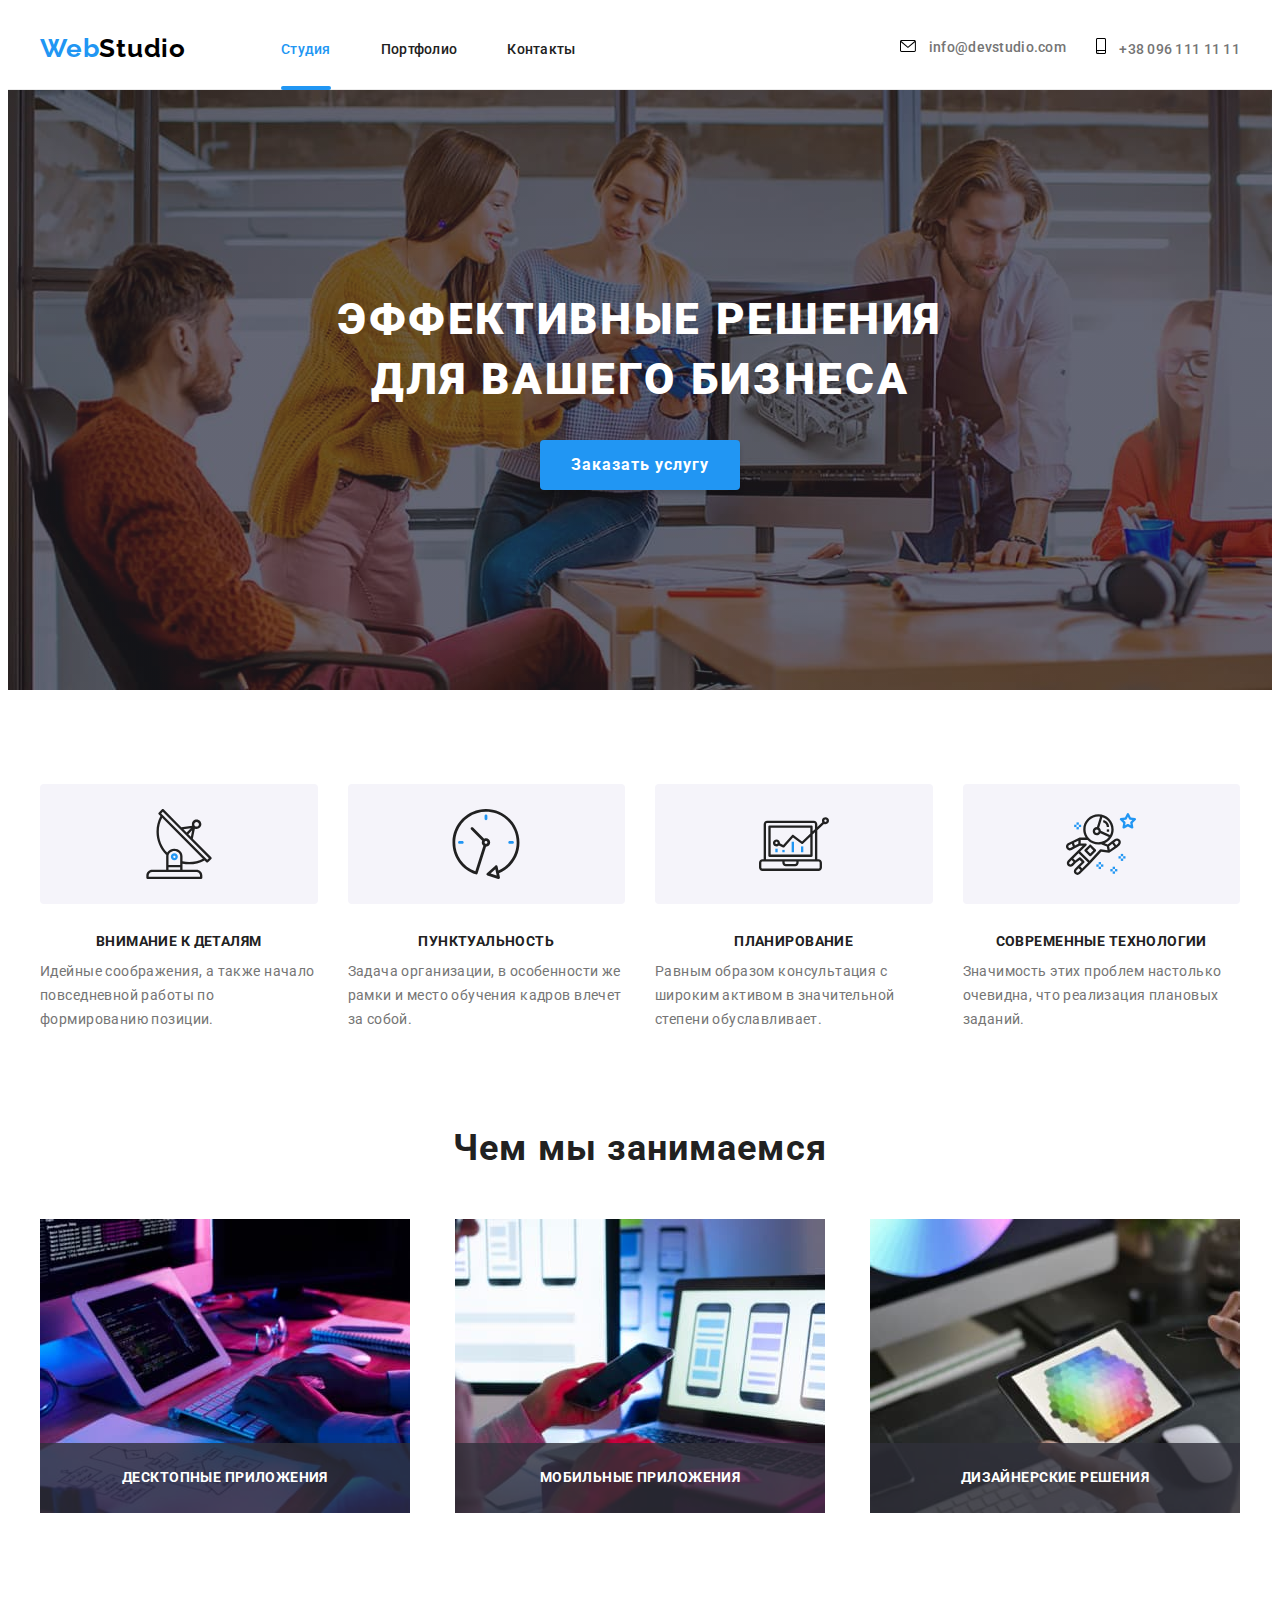
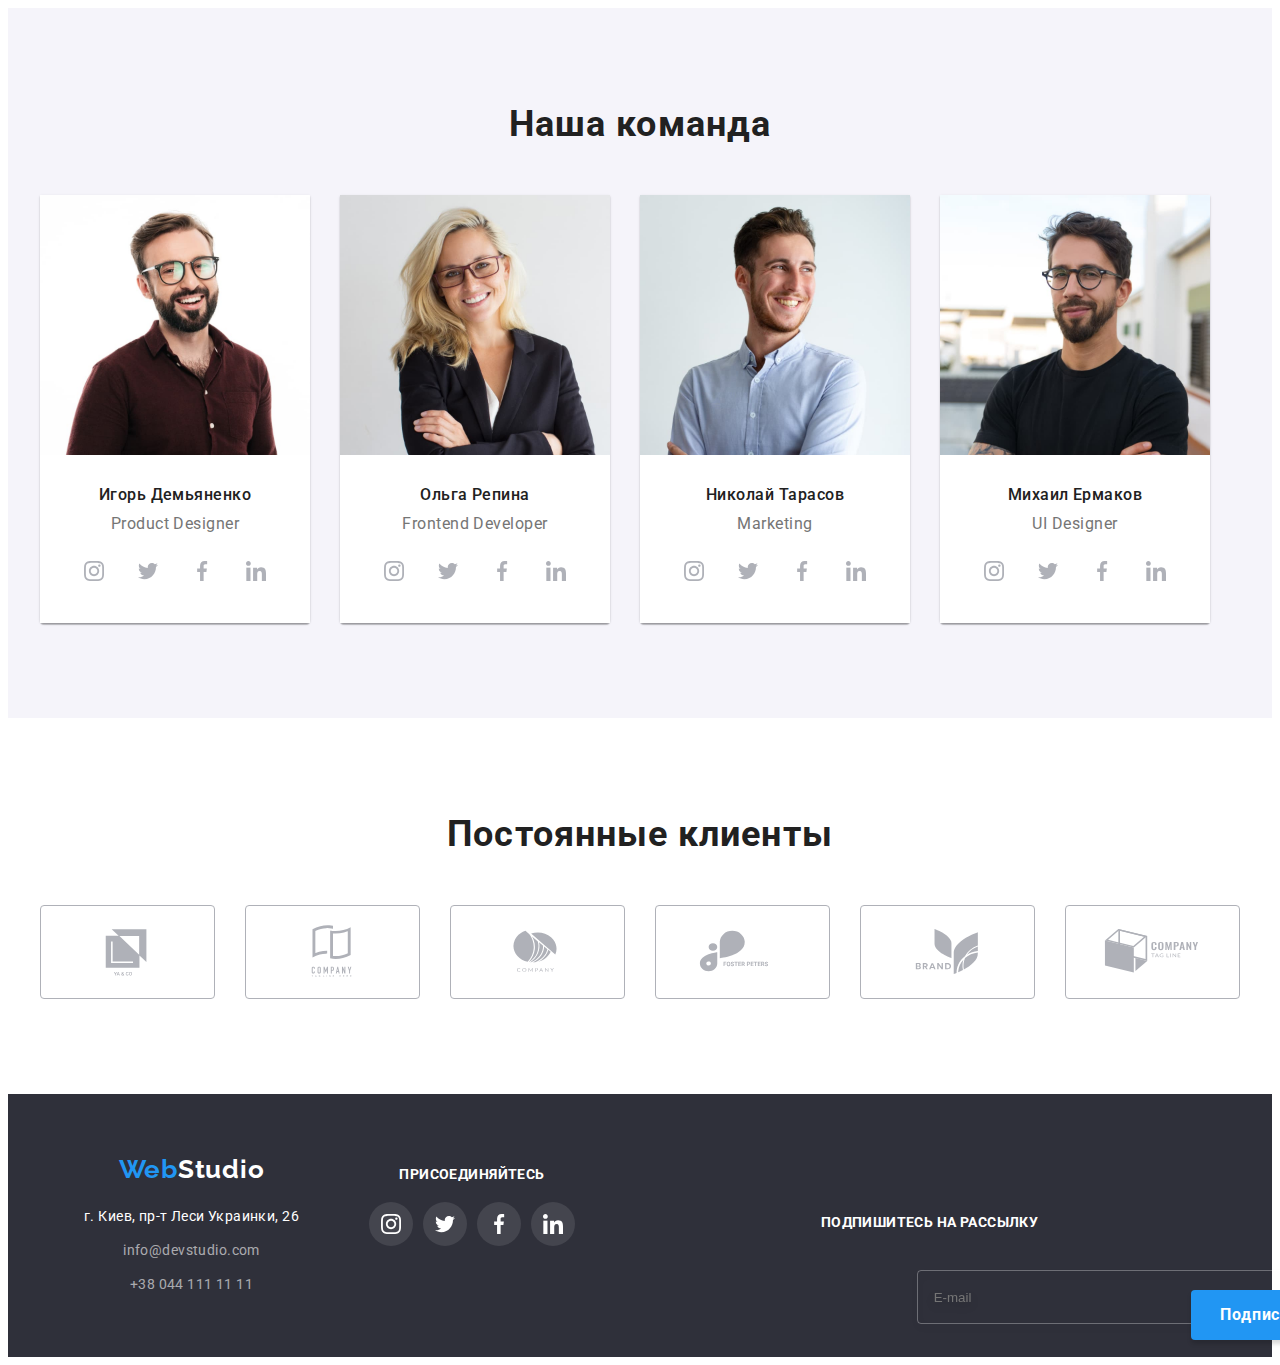
==== commit 999b2ca4: "21-30" ====
--- a/index.html
+++ b/index.html
@@ -438,9 +438,9 @@
             <div class="footer-join-subscribe">
                 <p class="footer-join-label">Подпишитесь на рассылку</p>
                 <form class="footer-join-form">
-                    <!-- <label>
+                    <label class="footer-join-label">
                         <input name="footer-join" class="footer-join-input" type="text" placeholder="E-mail" required>
-                    </label> -->
+                    </label>
                 <button type="submit" class="footer-join-btn">Подписаться
                     <svg class="footer-join-btn-svg" width="24" height="24">
                         <use href="./images/svg/sprite.svg#send"></use>
--- a/css/main.min.css
+++ b/css/main.min.css
@@ -1,2 +1,2 @@
-:root{--primary-font-family: "Roboto", sans-serif;--secondary-font-family:"Raleway", sans-serif;--accent-color:#2196F3;--hover-focus-btn-color:#188CE8;--main-font-color: #212121;--secondary-font-color: #757575;--main-background-color: #FFFFFF;--hero-footer-background-color: #2F303A;--team-background-color: #F5F4FA;--logo-studio-header-color: #000000}.visually-hidden{position:absolute;width:1px;height:1px;margin:-1px;border:0;padding:0;white-space:nowrap;clip-path:inset(100%);clip:rect(0 0 0 0);overflow:hidden}.body{font-family:var(--primary-font-family);background:var(--main-background-color);overflow:auto}h1,h2,h3,h4,h5,h6,p{margin-top:0;margin-bottom:0}ul,ol{margin-top:0;margin-bottom:0;padding-left:0}img{display:block;max-width:100%;height:auto}.list{list-style:none}.link{text-decoration:none;color:none}.sections{padding-top:60px;padding-bottom:60px}@media screen and (min-width: 1200px){.sections{padding-top:95px;padding-bottom:95px}}.container{padding-left:15px;padding-right:15px}@media screen and (min-width: 480px){.container{width:480px;margin-left:auto;margin-right:auto}}@media screen and (min-width: 768px){.container{width:768px}}@media screen and (min-width: 1200px){.container{width:1200px}}.modal-btn{min-width:200px;padding:10px 30px;font-family:inherit;font-weight:700;font-size:16px;line-height:1.87;letter-spacing:0.06em;background-color:var(--accent-color);color:var(--main-background-color);cursor:pointer;margin-top:30px;border:1px;border-radius:4px;box-shadow:0px 4px 4px rgba(0,0,0,0.15);transition:background-color 250ms cubic-bezier(0.4, 0, 0.2, 1)}.modal-btn:hover,.modal-btn:focus{background-color:var(--hover-focus-btn-color)}.logo{font-family:var(--secondary-font-family);font-weight:700;font-size:24px;line-height:1.17;letter-spacing:0.03em;color:var(--accent-color)}.logo__studio-header{color:var(--logo-studio-header-color)}@media screen and (min-width: 1200px){.logo{font-size:26px;line-height:1.19}}.team-title{font-weight:700;font-size:28px;line-height:1.17;text-align:center;letter-spacing:0.03em;color:var(--main-font-color);margin-bottom:30px}@media screen and (min-width: 1200px){.services-title,.team-title{font-weight:700;font-size:36px;line-height:1.17;text-align:center;letter-spacing:0.03em;color:var(--main-font-color);margin-bottom:50px}}.modal{position:absolute;top:50%;left:50%;transform:translate(-50%, -50%);width:450px;background-color:#fff;box-shadow:0px 1px 3px rgba(0,0,0,0.12),0px 1px 1px rgba(0,0,0,0.14),0px 2px 1px rgba(0,0,0,0.2);border-radius:4px;padding:40px}.contact-form-title{display:block;font-family:var(--primary-font-family);font-weight:700;font-size:20px;line-height:1.5;text-align:center;letter-spacing:0.03em;color:var(--main-font-color);width:370px}.backdrop{position:fixed;top:0;left:0;width:100vw;height:100vh;background-color:rgba(0,0,0,0.2);transition:opacity 500ms cubic-bezier(0.4, 0, 0.2, 1),visibility 500ms cubic-bezier(0.4, 0, 0.2, 1),pointer-events 500ms cubic-bezier(0.4, 0, 0.2, 1)}.backdrop.is-hidden{opacity:0;visibility:hidden;pointer-events:none}.modal-close-button{position:absolute;top:8px;right:8px;width:30px;height:30px;display:flex;align-items:center;justify-content:center;border-radius:50%;border:1px solid rgba(0,0,0,0.1);background-color:transparent;padding:0;cursor:pointer}.modal-close-button:hover{fill:var(--accent-color)}.modal-close-button:focus{outline:none;border-color:var(--accent-color);fill:var(--accent-color)}.contact-form-field{display:block;margin-top:10px}.contact-form-label{font-family:var(--primary-font-family);font-weight:400;font-size:12px;line-height:1,17;letter-spacing:0.01em;color:var(--secondary-font-color)}.contact-form-input-wrapper{display:block;margin-top:4px;position:relative}.contact-form-input{width:100%;height:40px;padding-left:42px;border:1px solid rgba(33,33,33,0.2);border-radius:4px;transition:border-color 250ms cubic-bezier(0.4, 0, 0.2, 1)}.contact-form-input:focus{outline:none;border-color:var(--accent-color)}.contact-form-input-svg{display:block;position:absolute;top:50%;left:12px;transform:translateY(-50%);transition:fill 250ms cubic-bezier(0.4, 0, 0.2, 1)}.contact-form-input:focus+.contact-form-input-svg{fill:var(--accent-color)}.contact-form-message{width:100%;height:120px;margin-top:4px;padding:12px 16px;border:1px solid rgba(33,33,33,0.2);border-radius:4px;resize:none;transition:border-color 250ms cubic-bezier(0.4, 0, 0.2, 1)}.contact-form-message::placeholder{font-family:var(--primary-font-family);font-weight:400;font-size:12px;line-height:1.17;letter-spacing:0.01em;color:rgba(117,117,117,0.5)}.contact-form-message:focus{outline:none;border-color:var(--accent-color)}.contact-form-checkbox-wrapper{margin-bottom:30px}.contact-form-checkbox-label{display:flex;justify-content:center;align-items:center;margin-top:20px;font-weight:400;font-size:12px;line-height:1,17;letter-spacing:0.03em;color:var(--secondary-font-color)}.contact-form-checkbox-label::before{display:inline-block;content:"";width:16px;height:15px;margin-right:8px;border:2px solid #212121;box-shadow:0px 1px 3px rgba(0,0,0,0.12),0px 1px 1px rgba(0,0,0,0.14),0px 2px 1px rgba(0,0,0,0.2);border-radius:4px;cursor:pointer}.contact-form-checkbox:focus+.contact-form-checkbox-label::before{outline:1px solid rgba(0,0,255,0.5)}.contact-form-checkbox:checked+.contact-form-checkbox-label::before{background-image:url(../images/tick.png);background-color:var(--accent-color);background-repeat:no-repeat;background-position:50% 50%;border:0px}.contact-form-checkbox-link{color:var(--accent-color)}.contact-form-btn{display:block;margin:0 auto;min-width:200px;height:50px;background-color:var(--accent-color);color:#FFFFFF;box-shadow:0px 4px 4px rgba(0,0,0,0.15);border-radius:4px;cursor:pointer;transition:background-color 250ms cubic-bezier(0.4, 0, 0.2, 1);border:0}.contact-form-btn:hover,.contact-form-btn:focus{background-color:var(--hover-focus-btn-color)}@media screen and (min-width: 1200px){.modal{width:528px}.contact-form-title{line-height:1.15;width:auto}.contact-form-checkbox-label{font-size:14px;line-height:1,71}}.header{position:relative;padding-top:10px;padding-bottom:10px}.header-container{position:relative;display:flex;align-items:center}@media screen and (max-width: 767px){.nav-info{display:none}.navigation{display:none}.header-container{justify-content:space-between}.burger-button{background-color:transparent;border:none;padding:0;line-height:0}.burger-button:hover,.burger-button:focus{fill:var(--accent-color)}.mobile-menu{position:absolute;top:0;left:0;width:100vw;height:100vh;overflow:auto;background-color:#FFFFFF;box-shadow:0px 4px 8px rgba(0,0,0,0.04),0px 2px 4px rgba(0,0,0,0.08),0px 1px 3px rgba(0,0,0,0.16);opacity:0;visibility:hidden;pointer-events:none;transition:opacity 250ms linear, visibility 250ms linear}.mobile-menu.is-open{opacity:1;visibility:visible;pointer-events:auto}.mobile-menu__close-btn{position:absolute;top:10px;right:15px;background-color:transparent;border:none;padding:0;line-height:0}.mobile-menu__close-btn:hover,.mobile-menu__close-btn:focus{fill:var(--accent-color)}.mobile-menu__container{position:relative;padding-top:48px;padding-left:40px;width:100vw;height:100vh}.mobile-menu__item:not(:last-child){margin-bottom:32px}.mobile-menu__link{font-weight:500;font-size:40px;line-height:1.175;letter-spacing:0.02em;color:var(--main-font-color)}.mobile-menu__active-page{color:var(--accent-color)}.mobile-menu__link-network{display:block;position:absolute;bottom:48px;left:40px}.mobile-menu__link-tel{font-weight:500;font-size:34px;line-height:1.17;letter-spacing:0.02em;color:var(--accent-color)}.mobile-menu-mail-item{margin-top:32px}.mobile-menu__link-mail{font-weight:500;font-size:24px;line-height:1.17;letter-spacing:0.02em;color:var(--secondary-font-color)}.mobile-menu__list-link{display:flex;margin-top:64px}.mobile-menu__network{display:list-item;font-weight:500;font-size:18px;line-height:1.22;letter-spacing:0.02em;color:var(--accent-color)}.mobile-menu__list-network{display:flex}.mobile-menu__list-network:not(:last-child){margin-right:10px}.mobile-menu__list-network:not(:first-child)::before{width:0px;height:22px;content:'';border:1px solid rgba(33,33,33,0.2);margin-right:10px}}@media screen and (min-width: 768px){.burger-button{display:none}.mobile-menu{display:none}.header{padding-top:26px;padding-bottom:26px}.navigation{margin-left:88px}.nav-list{display:flex;align-items:center}.nav-list__item{position:relative}.nav-list__item:not(:first-child){margin-left:50px}.nav-list__link{font-weight:500;font-size:14px;line-height:1.14;letter-spacing:0.02em;color:var(--main-font-color)}.nav-list__link::after{display:none;width:100%;height:4px;content:'';border-radius:4px;margin-top:28px;background-color:var(--accent-color)}.nav-list__link:hover,.nav-list__link:focus{color:var(--accent-color)}.nav-list__link:hover::after,.nav-list__link:focus::after{display:flex;position:absolute}.active-page{color:var(--accent-color)}.active-page::after{display:flex;width:100%;height:4px;content:'';border-radius:4px;margin-top:28px;background-color:var(--accent-color);position:absolute}.nav-info{position:absolute;top:auto;right:15px;font-weight:500;font-size:12px;line-height:1.17;letter-spacing:0.02em}.nav-info__maill,.nav-info__tel{display:block;color:var(--secondary-font-color)}.nav-info__maill-svg{margin-right:8px;width:14px;height:10px}.nav-info__tel-svg{margin-right:8px;width:10px;height:14px}}@media screen and (min-width: 1200px){.navigation{margin-left:95px}.header{padding-top:25px;padding-bottom:25px;border-bottom:1px solid #ECECEC}.nav-list__link{transition:color 250ms cubic-bezier(0.4, 0, 0.2, 1)}.nav-info{display:flex;align-items:center;justify-content:center;font-size:14px;line-height:1.14}.nav-info__maill,.nav-info__tel{transition:color 250ms cubic-bezier(0.4, 0, 0.2, 1),fill 250ms cubic-bezier(0.4, 0, 0.2, 1)}.nav-info__maill:hover,.nav-info__maill:focus,.nav-info__tel:hover,.nav-info__tel:focus{color:var(--accent-color);fill:var(--accent-color)}.nav-info__maill-svg{margin-right:10px;width:16px;height:12px}.nav-info__tel-svg{margin-right:10px;width:10px;height:16px}.nav-info__tel{margin-left:30px}}.hero-title{font-weight:900;font-size:26px;line-height:1.62;text-align:center;letter-spacing:0.06em;text-transform:uppercase;color:var(--main-background-color)}.hero-section{background-color:var(--hero-footer-background-color);height:400px}.hero-container{display:flex;flex-direction:column;align-items:center;justify-content:center}.hero-section{display:flex}@media screen and (min-width: 1200px){.hero-section{background-color:var(--hero-footer-background-color);background-image:linear-gradient(rgba(47,48,58,0.4), rgba(47,48,58,0.4)),url(../images/bg/bg-hero.jpg);background-size:cover;height:600px;flex-grow:1}.hero-title{font-weight:900;font-size:44px;line-height:1.36;text-align:center;letter-spacing:0.06em;text-transform:uppercase;color:var(--main-background-color)}}.about-section{padding-top:60px}.about-container__list{display:block;align-items:center;justify-content:center}.about-container__icon{display:flex;align-items:center;justify-content:center;height:120px;background-color:var(--team-background-color);border-radius:4px}.about-container__text{display:block;margin-top:30px}.about-container__title{font-weight:700;font-size:14px;line-height:1.14;letter-spacing:0.03em;text-align:center;text-transform:uppercase;color:var(--main-font-color)}.about-container__description{font-size:14px;line-height:1.71;letter-spacing:0.03em;color:var(--secondary-font-color);margin-top:10px}@media screen and (max-width: 767px){.about-container__list:not(:first-child){padding-top:30px}.description-indent{display:none}}@media screen and (min-width: 768px){.about-container{display:flex;flex-wrap:wrap;justify-content:space-between}.description-indent{display:none}.about-container__description{display:flex;flex-wrap:wrap}}@media screen and (min-width: 768px) and (max-width: 1199px){.about-container__list{flex-basis:calc((100% - 30px) / 2)}.about-container__list:nth-child(n+3){padding-top:30px}}@media screen and (min-width: 1200px){.about-section{padding-top:94px}.about-container__list{flex-basis:calc((100% - 90px) / 4)}}@media screen and (max-width: 1199px){.services{display:none}}@media screen and (min-width: 1200px){.services-list{display:flex;justify-content:space-between}.services-list__item{position:relative}.services-list__description{position:absolute;bottom:0;left:0;width:100%;padding-top:27px;padding-bottom:27px;color:#FFFFFF;font-family:var(--primary-font-family);font-weight:700;font-size:14px;line-height:1.14;text-align:center;letter-spacing:0.03em;text-transform:uppercase;background-color:rgba(47,48,58,0.8)}}@media screen and (max-width: 1199px){.team-list__card:nth-child(n+3){margin-top:30px}}@media screen and (max-width: 767px){.team-list__card:not(:first-child){margin-top:30px}}.team{background:var(--team-background-color)}.team-list__img{width:450px;height:460px}.team-list__card{box-shadow:0px 1px 3px rgba(0,0,0,0.12),0px 1px 1px rgba(0,0,0,0.14),0px 2px 1px rgba(0,0,0,0.2);border-radius:0px 0px 4px 4px}.team-list__description{padding-top:30px;padding-bottom:30px;background-color:var(--main-background-color)}.team-list__name{margin-bottom:10px;font-weight:500;font-size:16px;line-height:1.19;text-align:center;letter-spacing:0.03em;color:var(--main-font-color)}.team-list__profession{font-size:16px;line-height:1.19;text-align:center;letter-spacing:0.03em;color:var(--secondary-font-color)}.team-networks{display:flex;justify-content:center;align-items:center;margin-top:16px}.team-networks__link{display:flex;justify-content:center;align-items:center;width:44px;height:44px;border-radius:50%;background-color:var(--main-background-color);fill:#AFB1B8;transition:fill 250ms cubic-bezier(0.4, 0, 0.2, 1),background-color 250ms cubic-bezier(0.4, 0, 0.2, 1)}.team-networks__link:hover,.team-networks__link:focus{fill:var(--main-background-color);background-color:var(--accent-color)}.team-networks__list:not(:first-child){margin-left:10px}@media screen and (min-width: 768px){.team-list__img{width:354px;height:374px}.team-list{display:flex;flex-wrap:wrap;margin-left:-30px}.team-list__card{margin-left:30px}}@media screen and (min-width: 1200px){.team-list__img{width:270px;height:260px}}.customers-list{display:flex;justify-content:space-between;flex-wrap:wrap}.customers-link{display:flex;justify-content:center;align-items:center;border:1px solid #AFB1B8;height:92px;border-radius:4px;fill:#AFB1B8}@media screen and (max-width: 1199px){.customers-card{flex-basis:calc((100% - 60px) /3)}.customers-card:nth-child(n+4){padding-top:30px}}@media screen and (max-width: 767px){.customers-card{flex-basis:calc((100% - 30px) /2)}.customers-card:nth-child(n+3){padding-top:30px}}@media screen and (min-width: 1200px){.customers-card{flex-basis:calc((100% - 150px) /6)}.customers-link{transition:fill 250ms cubic-bezier(0.4, 0, 0.2, 1),border-color 250ms cubic-bezier(0.4, 0, 0.2, 1)}.customers-link:hover,.customers-link:focus{fill:var(--accent-color);border-color:var(--accent-color)}}.footer{padding-top:60px;padding-bottom:60px;background:var(--hero-footer-background-color)}.logo-studio-footer{color:var(--main-background-color)}.footer-container__contacts{text-align:center}.footer-container__address{margin-top:20px}.address-map{font-style:normal;font-size:14px;line-height:1.71;letter-spacing:0.03em;color:var(--main-background-color)}.address-maill,.address-phone{font-style:normal;font-size:14px;line-height:1.71;letter-spacing:0.03em;color:rgba(255,255,255,0.6)}.maill-list,.phone-list{padding-top:8px}.footer-join{text-align:center;margin-top:60px}.footer-join-title{font-family:var(--primary-font-family);font-weight:700;font-size:14px;line-height:1,14;letter-spacing:0.03em;text-transform:uppercase;color:var(--main-background-color)}.footer-join-list{display:flex;justify-content:center;align-items:center;margin-top:20px}.footer-join-list-link{display:flex;justify-content:center;align-items:center;width:44px;height:44px;border-radius:50%;background-color:rgba(255,255,255,0.1);fill:var(--main-background-color)}.footer-join-list-item:not(:first-child){margin-left:10px}.footer-join-subscribe{margin-top:60px;text-align:center;justify-content:center;align-items:center}.footer-join-label{font-family:var(--primary-font-family);font-weight:700;font-size:14px;line-height:1,14;letter-spacing:0.03em;text-transform:uppercase;color:#FFFFFF;margin-bottom:20px}.footer-join-input{width:100%;height:50px;border:1px solid rgba(255,255,255,0.3);filter:drop-shadow(0px 4px 4px rgba(0,0,0,0.15));border-radius:4px;padding-left:16px;color:#FFFFFF;background-color:transparent}.footer-join-form{display:flex;flex-direction:column;justify-content:center;align-items:center;text-align:center}.footer-join-btn{margin-top:20px;position:relative;display:flex;align-items:center;text-align:center;width:200px;min-height:50px;background:var(--accent-color);box-shadow:0px 4px 4px rgba(0,0,0,0.15);border:0;border-radius:4px;padding:0px 0px 0px 29px;color:#FFFFFF;font-family:var(--primary-font-family);font-weight:700;font-size:16px;line-height:1.87;letter-spacing:0.06em}.footer-join-btn-svg{display:block;position:absolute;top:50%;right:28px;transform:translateY(-50%)}.list-portfolio{display:flex;align-items:center;justify-content:center}.btn-list-portfolio:not(:last-child){margin-right:10px}.portfolio-btn{font-family:inherit;font-weight:500;font-size:16px;line-height:1.63;text-align:center;letter-spacing:0.03em;background-color:var(--team-background-color);color:var(--main-font-color);cursor:pointer;border:0px solid;border-radius:4px;padding:6px 20px;transition:color 250ms cubic-bezier(0.4, 0, 0.2, 1),background-color 250ms cubic-bezier(0.4, 0, 0.2, 1),box-shadow 250ms cubic-bezier(0.4, 0, 0.2, 1)}.portfolio-btn:hover,.portfolio-btn:focus{color:var(--main-background-color);background-color:var(--accent-color);box-shadow:0px 3px 1px rgba(0,0,0,0.1),0px 1px 2px rgba(0,0,0,0.08),0px 2px 2px rgba(0,0,0,0.12)}.portfolio{display:flex;flex-wrap:wrap;margin-left:-30px;margin-top:55px}.portfolio-group{margin-left:30px;background:var(--main-background-color);transition:box-shadow 250ms cubic-bezier(0.4, 0, 0.2, 1)}.portfolio-group:hover,.portfolio-group:focus{box-shadow:0px 1px 1px rgba(0,0,0,0.12),0px 4px 4px rgba(0,0,0,0.06),1px 4px 6px rgba(0,0,0,0.16)}.portfolio-group:not(:nth-child(-n+3)){margin-top:30px}.portfolio-border{padding-top:20px;padding-bottom:20px;padding-left:24px;border:1px solid #EEEEEE}.portfolio-title{font-weight:700;font-size:18px;line-height:2;letter-spacing:0.06em;color:var(--main-font-color)}.portfolio-description{padding-top:4px;font-size:16px;line-height:1.88;letter-spacing:0.03em;color:var(--secondary-font-color)}.portfolio-group-img-link{position:relative;overflow:hidden}.overlay{position:absolute;top:0;left:0;width:100%;height:100%;background-color:rgba(33,150,243,0.9);font-family:var(--primary-font-family);font-size:18px;line-height:1,56;letter-spacing:0.03em;color:#FFFFFF;padding:63px 24px 63px 24px;overflow:auto;transform:translateY(100%);transition:transform 250ms cubic-bezier(0.4, 0, 0.2, 1)}.portfolio-group-link:hover .overlay,.portfolio-group-link:focus .overlay{transform:translateY(0%)}
+:root{--primary-font-family: "Roboto", sans-serif;--secondary-font-family:"Raleway", sans-serif;--accent-color:#2196F3;--hover-focus-btn-color:#188CE8;--main-font-color: #212121;--secondary-font-color: #757575;--main-background-color: #FFFFFF;--hero-footer-background-color: #2F303A;--team-background-color: #F5F4FA;--logo-studio-header-color: #000000}.visually-hidden{position:absolute;width:1px;height:1px;margin:-1px;border:0;padding:0;white-space:nowrap;clip-path:inset(100%);clip:rect(0 0 0 0);overflow:hidden}.body{font-family:var(--primary-font-family);background:var(--main-background-color);overflow:auto}h1,h2,h3,h4,h5,h6,p{margin-top:0;margin-bottom:0}ul,ol{margin-top:0;margin-bottom:0;padding-left:0}img{display:block;max-width:100%;height:auto}.list{list-style:none}.link{text-decoration:none;color:none}.sections{padding-top:60px;padding-bottom:60px}@media screen and (min-width: 1200px){.sections{padding-top:95px;padding-bottom:95px}}.container{padding-left:15px;padding-right:15px}@media screen and (min-width: 480px){.container{width:480px;margin-left:auto;margin-right:auto}}@media screen and (min-width: 768px){.container{width:768px}}@media screen and (min-width: 1200px){.container{width:1200px}}.modal-btn{min-width:200px;padding:10px 30px;font-family:inherit;font-weight:700;font-size:16px;line-height:1.87;letter-spacing:0.06em;background-color:var(--accent-color);color:var(--main-background-color);cursor:pointer;margin-top:30px;border:1px;border-radius:4px;box-shadow:0px 4px 4px rgba(0,0,0,0.15);transition:background-color 250ms cubic-bezier(0.4, 0, 0.2, 1)}.modal-btn:hover,.modal-btn:focus{background-color:var(--hover-focus-btn-color)}.logo{font-family:var(--secondary-font-family);font-weight:700;font-size:24px;line-height:1.17;letter-spacing:0.03em;color:var(--accent-color)}.logo__studio-header{color:var(--logo-studio-header-color)}@media screen and (min-width: 1200px){.logo{font-size:26px;line-height:1.19}}.team-title{font-weight:700;font-size:28px;line-height:1.17;text-align:center;letter-spacing:0.03em;color:var(--main-font-color);margin-bottom:30px}@media screen and (min-width: 1200px){.services-title,.team-title{font-weight:700;font-size:36px;line-height:1.17;text-align:center;letter-spacing:0.03em;color:var(--main-font-color);margin-bottom:50px}}.modal{position:absolute;top:50%;left:50%;transform:translate(-50%, -50%);width:450px;background-color:#fff;box-shadow:0px 1px 3px rgba(0,0,0,0.12),0px 1px 1px rgba(0,0,0,0.14),0px 2px 1px rgba(0,0,0,0.2);border-radius:4px;padding:40px}.contact-form-title{display:block;font-family:var(--primary-font-family);font-weight:700;font-size:20px;line-height:1.5;text-align:center;letter-spacing:0.03em;color:var(--main-font-color);width:370px}.backdrop{position:fixed;top:0;left:0;width:100vw;height:100vh;background-color:rgba(0,0,0,0.2);transition:opacity 500ms cubic-bezier(0.4, 0, 0.2, 1),visibility 500ms cubic-bezier(0.4, 0, 0.2, 1),pointer-events 500ms cubic-bezier(0.4, 0, 0.2, 1)}.backdrop.is-hidden{opacity:0;visibility:hidden;pointer-events:none}.modal-close-button{position:absolute;top:8px;right:8px;width:30px;height:30px;display:flex;align-items:center;justify-content:center;border-radius:50%;border:1px solid rgba(0,0,0,0.1);background-color:transparent;padding:0;cursor:pointer}.modal-close-button:hover{fill:var(--accent-color)}.modal-close-button:focus{outline:none;border-color:var(--accent-color);fill:var(--accent-color)}.contact-form-field{display:block;margin-top:10px}.contact-form-label{font-family:var(--primary-font-family);font-weight:400;font-size:12px;line-height:1,17;letter-spacing:0.01em;color:var(--secondary-font-color)}.contact-form-input-wrapper{display:block;margin-top:4px;position:relative}.contact-form-input{width:100%;height:40px;padding-left:42px;border:1px solid rgba(33,33,33,0.2);border-radius:4px;transition:border-color 250ms cubic-bezier(0.4, 0, 0.2, 1)}.contact-form-input:focus{outline:none;border-color:var(--accent-color)}.contact-form-input-svg{display:block;position:absolute;top:50%;left:12px;transform:translateY(-50%);transition:fill 250ms cubic-bezier(0.4, 0, 0.2, 1)}.contact-form-input:focus+.contact-form-input-svg{fill:var(--accent-color)}.contact-form-message{width:100%;height:120px;margin-top:4px;padding:12px 16px;border:1px solid rgba(33,33,33,0.2);border-radius:4px;resize:none;transition:border-color 250ms cubic-bezier(0.4, 0, 0.2, 1)}.contact-form-message::placeholder{font-family:var(--primary-font-family);font-weight:400;font-size:12px;line-height:1.17;letter-spacing:0.01em;color:rgba(117,117,117,0.5)}.contact-form-message:focus{outline:none;border-color:var(--accent-color)}.contact-form-checkbox-wrapper{margin-bottom:30px}.contact-form-checkbox-label{display:flex;justify-content:center;align-items:center;margin-top:20px;font-weight:400;font-size:12px;line-height:1,17;letter-spacing:0.03em;color:var(--secondary-font-color)}.contact-form-checkbox-label::before{display:inline-block;content:"";width:16px;height:15px;margin-right:8px;border:2px solid #212121;box-shadow:0px 1px 3px rgba(0,0,0,0.12),0px 1px 1px rgba(0,0,0,0.14),0px 2px 1px rgba(0,0,0,0.2);border-radius:4px;cursor:pointer}.contact-form-checkbox:focus+.contact-form-checkbox-label::before{outline:1px solid rgba(0,0,255,0.5)}.contact-form-checkbox:checked+.contact-form-checkbox-label::before{background-image:url(../images/tick.png);background-color:var(--accent-color);background-repeat:no-repeat;background-position:50% 50%;border:0px}.contact-form-checkbox-link{color:var(--accent-color)}.contact-form-btn{display:block;margin:0 auto;min-width:200px;height:50px;background-color:var(--accent-color);color:#FFFFFF;box-shadow:0px 4px 4px rgba(0,0,0,0.15);border-radius:4px;cursor:pointer;transition:background-color 250ms cubic-bezier(0.4, 0, 0.2, 1);border:0}.contact-form-btn:hover,.contact-form-btn:focus{background-color:var(--hover-focus-btn-color)}@media screen and (min-width: 1200px){.modal{width:528px}.contact-form-title{line-height:1.15;width:auto}.contact-form-checkbox-label{font-size:14px;line-height:1,71}}.header{position:relative;padding-top:10px;padding-bottom:10px}.header-container{position:relative;display:flex;align-items:center}@media screen and (max-width: 767px){.nav-info{display:none}.navigation{display:none}.header-container{justify-content:space-between}.burger-button{background-color:transparent;border:none;padding:0;line-height:0}.burger-button:hover,.burger-button:focus{fill:var(--accent-color)}.mobile-menu{position:absolute;top:0;left:0;width:100vw;height:100vh;overflow:auto;background-color:#FFFFFF;box-shadow:0px 4px 8px rgba(0,0,0,0.04),0px 2px 4px rgba(0,0,0,0.08),0px 1px 3px rgba(0,0,0,0.16);opacity:0;visibility:hidden;pointer-events:none;transition:opacity 250ms linear, visibility 250ms linear}.mobile-menu.is-open{opacity:1;visibility:visible;pointer-events:auto}.mobile-menu__close-btn{position:absolute;top:10px;right:15px;background-color:transparent;border:none;padding:0;line-height:0}.mobile-menu__close-btn:hover,.mobile-menu__close-btn:focus{fill:var(--accent-color)}.mobile-menu__container{position:relative;padding-top:48px;padding-left:40px;width:100vw;height:100vh}.mobile-menu__item:not(:last-child){margin-bottom:32px}.mobile-menu__link{font-weight:500;font-size:40px;line-height:1.175;letter-spacing:0.02em;color:var(--main-font-color)}.mobile-menu__active-page{color:var(--accent-color)}.mobile-menu__link-network{display:block;position:absolute;bottom:48px;left:40px}.mobile-menu__link-tel{font-weight:500;font-size:34px;line-height:1.17;letter-spacing:0.02em;color:var(--accent-color)}.mobile-menu-mail-item{margin-top:32px}.mobile-menu__link-mail{font-weight:500;font-size:24px;line-height:1.17;letter-spacing:0.02em;color:var(--secondary-font-color)}.mobile-menu__list-link{display:flex;margin-top:64px}.mobile-menu__network{display:list-item;font-weight:500;font-size:18px;line-height:1.22;letter-spacing:0.02em;color:var(--accent-color)}.mobile-menu__list-network{display:flex}.mobile-menu__list-network:not(:last-child){margin-right:10px}.mobile-menu__list-network:not(:first-child)::before{width:0px;height:22px;content:'';border:1px solid rgba(33,33,33,0.2);margin-right:10px}}@media screen and (min-width: 768px){.burger-button{display:none}.mobile-menu{display:none}.header{padding-top:26px;padding-bottom:26px}.navigation{margin-left:88px}.nav-list{display:flex;align-items:center}.nav-list__item{position:relative}.nav-list__item:not(:first-child){margin-left:50px}.nav-list__link{font-weight:500;font-size:14px;line-height:1.14;letter-spacing:0.02em;color:var(--main-font-color)}.nav-list__link::after{display:none;width:100%;height:4px;content:'';border-radius:4px;margin-top:28px;background-color:var(--accent-color)}.nav-list__link:hover,.nav-list__link:focus{color:var(--accent-color)}.nav-list__link:hover::after,.nav-list__link:focus::after{display:flex;position:absolute}.active-page{color:var(--accent-color)}.active-page::after{display:flex;width:100%;height:4px;content:'';border-radius:4px;margin-top:28px;background-color:var(--accent-color);position:absolute}.nav-info{position:absolute;top:auto;right:15px;font-weight:500;font-size:12px;line-height:1.17;letter-spacing:0.02em}.nav-info__maill,.nav-info__tel{display:block;color:var(--secondary-font-color)}.nav-info__maill-svg{margin-right:8px;width:14px;height:10px}.nav-info__tel-svg{margin-right:8px;width:10px;height:14px}}@media screen and (min-width: 1200px){.navigation{margin-left:95px}.header{padding-top:25px;padding-bottom:25px;border-bottom:1px solid #ECECEC}.nav-list__link{transition:color 250ms cubic-bezier(0.4, 0, 0.2, 1)}.nav-info{display:flex;align-items:center;justify-content:center;font-size:14px;line-height:1.14}.nav-info__maill,.nav-info__tel{transition:color 250ms cubic-bezier(0.4, 0, 0.2, 1),fill 250ms cubic-bezier(0.4, 0, 0.2, 1)}.nav-info__maill:hover,.nav-info__maill:focus,.nav-info__tel:hover,.nav-info__tel:focus{color:var(--accent-color);fill:var(--accent-color)}.nav-info__maill-svg{margin-right:10px;width:16px;height:12px}.nav-info__tel-svg{margin-right:10px;width:10px;height:16px}.nav-info__tel{margin-left:30px}}.hero-title{font-weight:900;font-size:26px;line-height:1.62;text-align:center;letter-spacing:0.06em;text-transform:uppercase;color:var(--main-background-color)}.hero-section{background-color:var(--hero-footer-background-color);height:400px}.hero-container{display:flex;flex-direction:column;align-items:center;justify-content:center}.hero-section{display:flex}@media screen and (min-width: 1200px){.hero-section{background-color:var(--hero-footer-background-color);background-image:linear-gradient(rgba(47,48,58,0.4), rgba(47,48,58,0.4)),url(../images/bg/bg-hero.jpg);background-size:cover;height:600px;flex-grow:1}.hero-title{font-weight:900;font-size:44px;line-height:1.36;text-align:center;letter-spacing:0.06em;text-transform:uppercase;color:var(--main-background-color)}}.about-section{padding-top:60px}.about-container__list{display:block;align-items:center;justify-content:center}.about-container__icon{display:flex;align-items:center;justify-content:center;height:120px;background-color:var(--team-background-color);border-radius:4px}.about-container__text{display:block;margin-top:30px}.about-container__title{font-weight:700;font-size:14px;line-height:1.14;letter-spacing:0.03em;text-align:center;text-transform:uppercase;color:var(--main-font-color)}.about-container__description{font-size:14px;line-height:1.71;letter-spacing:0.03em;color:var(--secondary-font-color);margin-top:10px}@media screen and (max-width: 767px){.about-container__list:not(:first-child){padding-top:30px}.description-indent{display:none}}@media screen and (min-width: 768px){.about-container{display:flex;flex-wrap:wrap;justify-content:space-between}.description-indent{display:none}.about-container__description{display:flex;flex-wrap:wrap}}@media screen and (min-width: 768px) and (max-width: 1199px){.about-container__list{flex-basis:calc((100% - 30px) / 2)}.about-container__list:nth-child(n+3){padding-top:30px}}@media screen and (min-width: 1200px){.about-section{padding-top:94px}.about-container__list{flex-basis:calc((100% - 90px) / 4)}}@media screen and (max-width: 1199px){.services{display:none}}@media screen and (min-width: 1200px){.services-list{display:flex;justify-content:space-between}.services-list__item{position:relative}.services-list__description{position:absolute;bottom:0;left:0;width:100%;padding-top:27px;padding-bottom:27px;color:#FFFFFF;font-family:var(--primary-font-family);font-weight:700;font-size:14px;line-height:1.14;text-align:center;letter-spacing:0.03em;text-transform:uppercase;background-color:rgba(47,48,58,0.8)}}@media screen and (max-width: 1199px){.team-list__card:nth-child(n+3){margin-top:30px}}@media screen and (max-width: 767px){.team-list__card:not(:first-child){margin-top:30px}}.team{background:var(--team-background-color)}.team-list__img{width:450px;height:460px}.team-list__card{box-shadow:0px 1px 3px rgba(0,0,0,0.12),0px 1px 1px rgba(0,0,0,0.14),0px 2px 1px rgba(0,0,0,0.2);border-radius:0px 0px 4px 4px}.team-list__description{padding-top:30px;padding-bottom:30px;background-color:var(--main-background-color)}.team-list__name{margin-bottom:10px;font-weight:500;font-size:16px;line-height:1.19;text-align:center;letter-spacing:0.03em;color:var(--main-font-color)}.team-list__profession{font-size:16px;line-height:1.19;text-align:center;letter-spacing:0.03em;color:var(--secondary-font-color)}.team-networks{display:flex;justify-content:center;align-items:center;margin-top:16px}.team-networks__link{display:flex;justify-content:center;align-items:center;width:44px;height:44px;border-radius:50%;background-color:var(--main-background-color);fill:#AFB1B8;transition:fill 250ms cubic-bezier(0.4, 0, 0.2, 1),background-color 250ms cubic-bezier(0.4, 0, 0.2, 1)}.team-networks__link:hover,.team-networks__link:focus{fill:var(--main-background-color);background-color:var(--accent-color)}.team-networks__list:not(:first-child){margin-left:10px}@media screen and (min-width: 768px){.team-list__img{width:354px;height:374px}.team-list{display:flex;flex-wrap:wrap;margin-left:-30px}.team-list__card{margin-left:30px}}@media screen and (min-width: 1200px){.team-list__img{width:270px;height:260px}}.customers-list{display:flex;justify-content:space-between;flex-wrap:wrap}.customers-link{display:flex;justify-content:center;align-items:center;border:1px solid #AFB1B8;height:92px;border-radius:4px;fill:#AFB1B8}@media screen and (max-width: 1199px){.customers-card{flex-basis:calc((100% - 60px) /3)}.customers-card:nth-child(n+4){padding-top:30px}}@media screen and (max-width: 767px){.customers-card{flex-basis:calc((100% - 30px) /2)}.customers-card:nth-child(n+3){padding-top:30px}}@media screen and (min-width: 1200px){.customers-card{flex-basis:calc((100% - 150px) /6)}.customers-link{transition:fill 250ms cubic-bezier(0.4, 0, 0.2, 1),border-color 250ms cubic-bezier(0.4, 0, 0.2, 1)}.customers-link:hover,.customers-link:focus{fill:var(--accent-color);border-color:var(--accent-color)}}.footer{padding-top:60px;padding-bottom:60px;background:var(--hero-footer-background-color)}.logo-studio-footer{color:var(--main-background-color)}.footer-container__contacts{text-align:center}.footer-container__address{margin-top:20px}.address-map{font-style:normal;font-size:14px;line-height:1.71;letter-spacing:0.03em;color:var(--main-background-color)}.address-maill,.address-phone{font-style:normal;font-size:14px;line-height:1.71;letter-spacing:0.03em;color:rgba(255,255,255,0.6)}.maill-list,.phone-list{padding-top:8px}.footer-join{text-align:center}.footer-join-title{font-family:var(--primary-font-family);font-weight:700;font-size:14px;line-height:1,14;letter-spacing:0.03em;text-transform:uppercase;color:var(--main-background-color)}.footer-join-list{display:flex;justify-content:center;align-items:center;margin-top:20px}.footer-join-list-link{display:flex;justify-content:center;align-items:center;width:44px;height:44px;border-radius:50%;background-color:rgba(255,255,255,0.1);fill:var(--main-background-color)}.footer-join-list-item:not(:first-child){margin-left:10px}.footer-join-subscribe{margin-top:60px;text-align:center;justify-content:center;align-items:center}.footer-join-label{font-family:var(--primary-font-family);font-weight:700;font-size:14px;line-height:1,14;letter-spacing:0.03em;text-transform:uppercase;color:#FFFFFF}.footer-join-label{width:100%}.footer-join-input{width:100%;height:50px;border:1px solid rgba(255,255,255,0.3);filter:drop-shadow(0px 4px 4px rgba(0,0,0,0.15));border-radius:4px;padding-left:16px;color:#FFFFFF;background-color:transparent}.footer-join-form{margin-top:20px;display:flex;flex-direction:column;justify-content:center;align-items:center;text-align:center}.footer-join-btn{margin-top:20px;position:relative;display:flex;align-items:center;text-align:center;min-height:50px;background:var(--accent-color);box-shadow:0px 4px 4px rgba(0,0,0,0.15);border:0;border-radius:4px;padding:0px 0px 0px 29px;color:#FFFFFF;font-family:var(--primary-font-family);font-weight:700;font-size:16px;line-height:1.87;letter-spacing:0.06em}.footer-join-btn-svg{display:block;position:absolute;top:50%;right:28px;transform:translateY(-50%)}@media screen and (max-width: 1199px){.footer-join-btn{margin-top:20px;width:200px}}@media screen and (max-width: 767px){.footer-join{margin-top:60px}}@media screen and (min-width: 768px){.footer-container{display:flex;flex-wrap:wrap;justify-content:space-between;padding-left:76px;padding-right:90px}.footer-join{margin-top:5px}.footer-join-input{width:450px}.footer-join-subscribe{margin-left:auto;margin-right:auto}}@media screen and (min-width: 1200px){.footer-join{margin-top:12px;margin-left:70px}.footer-join-list-link{transition:background-color 250ms cubic-bezier(0.4, 0, 0.2, 1)}.footer-join-list-link:hover,.footer-join-list-link:focus{background-color:var(--accent-color)}.map-list{margin-top:20px}.maill-list,.phone-list{padding-top:10px}.footer-join-label{margin-bottom:20px}.footer-join-input{width:358px}.footer-join-form{position:absolute;width:570px}.footer-join-btn{position:absolute;top:0;right:0;min-width:200px;transition:background-color 250ms cubic-bezier(0.4, 0, 0.2, 1)}.footer-join-btn:hover,.footer-join-btn:focus{background-color:var(--accent-color)}.footer-join-btn .footer-join-btn-svg{transition:fill 250ms cubic-bezier(0.4, 0, 0.2, 1)}}.list-portfolio{display:flex;align-items:center;justify-content:center}.btn-list-portfolio:not(:last-child){margin-right:10px}.portfolio-btn{font-family:inherit;font-weight:500;font-size:16px;line-height:1.63;text-align:center;letter-spacing:0.03em;background-color:var(--team-background-color);color:var(--main-font-color);cursor:pointer;border:0px solid;border-radius:4px;padding:6px 20px;transition:color 250ms cubic-bezier(0.4, 0, 0.2, 1),background-color 250ms cubic-bezier(0.4, 0, 0.2, 1),box-shadow 250ms cubic-bezier(0.4, 0, 0.2, 1)}.portfolio-btn:hover,.portfolio-btn:focus{color:var(--main-background-color);background-color:var(--accent-color);box-shadow:0px 3px 1px rgba(0,0,0,0.1),0px 1px 2px rgba(0,0,0,0.08),0px 2px 2px rgba(0,0,0,0.12)}.portfolio{display:flex;flex-wrap:wrap;margin-left:-30px;margin-top:55px}.portfolio-group{margin-left:30px;background:var(--main-background-color);transition:box-shadow 250ms cubic-bezier(0.4, 0, 0.2, 1)}.portfolio-group:hover,.portfolio-group:focus{box-shadow:0px 1px 1px rgba(0,0,0,0.12),0px 4px 4px rgba(0,0,0,0.06),1px 4px 6px rgba(0,0,0,0.16)}.portfolio-group:not(:nth-child(-n+3)){margin-top:30px}.portfolio-border{padding-top:20px;padding-bottom:20px;padding-left:24px;border:1px solid #EEEEEE}.portfolio-title{font-weight:700;font-size:18px;line-height:2;letter-spacing:0.06em;color:var(--main-font-color)}.portfolio-description{padding-top:4px;font-size:16px;line-height:1.88;letter-spacing:0.03em;color:var(--secondary-font-color)}.portfolio-group-img-link{position:relative;overflow:hidden}.overlay{position:absolute;top:0;left:0;width:100%;height:100%;background-color:rgba(33,150,243,0.9);font-family:var(--primary-font-family);font-size:18px;line-height:1,56;letter-spacing:0.03em;color:#FFFFFF;padding:63px 24px 63px 24px;overflow:auto;transform:translateY(100%);transition:transform 250ms cubic-bezier(0.4, 0, 0.2, 1)}.portfolio-group-link:hover .overlay,.portfolio-group-link:focus .overlay{transform:translateY(0%)}
 /*# sourceMappingURL=main.min.css.map */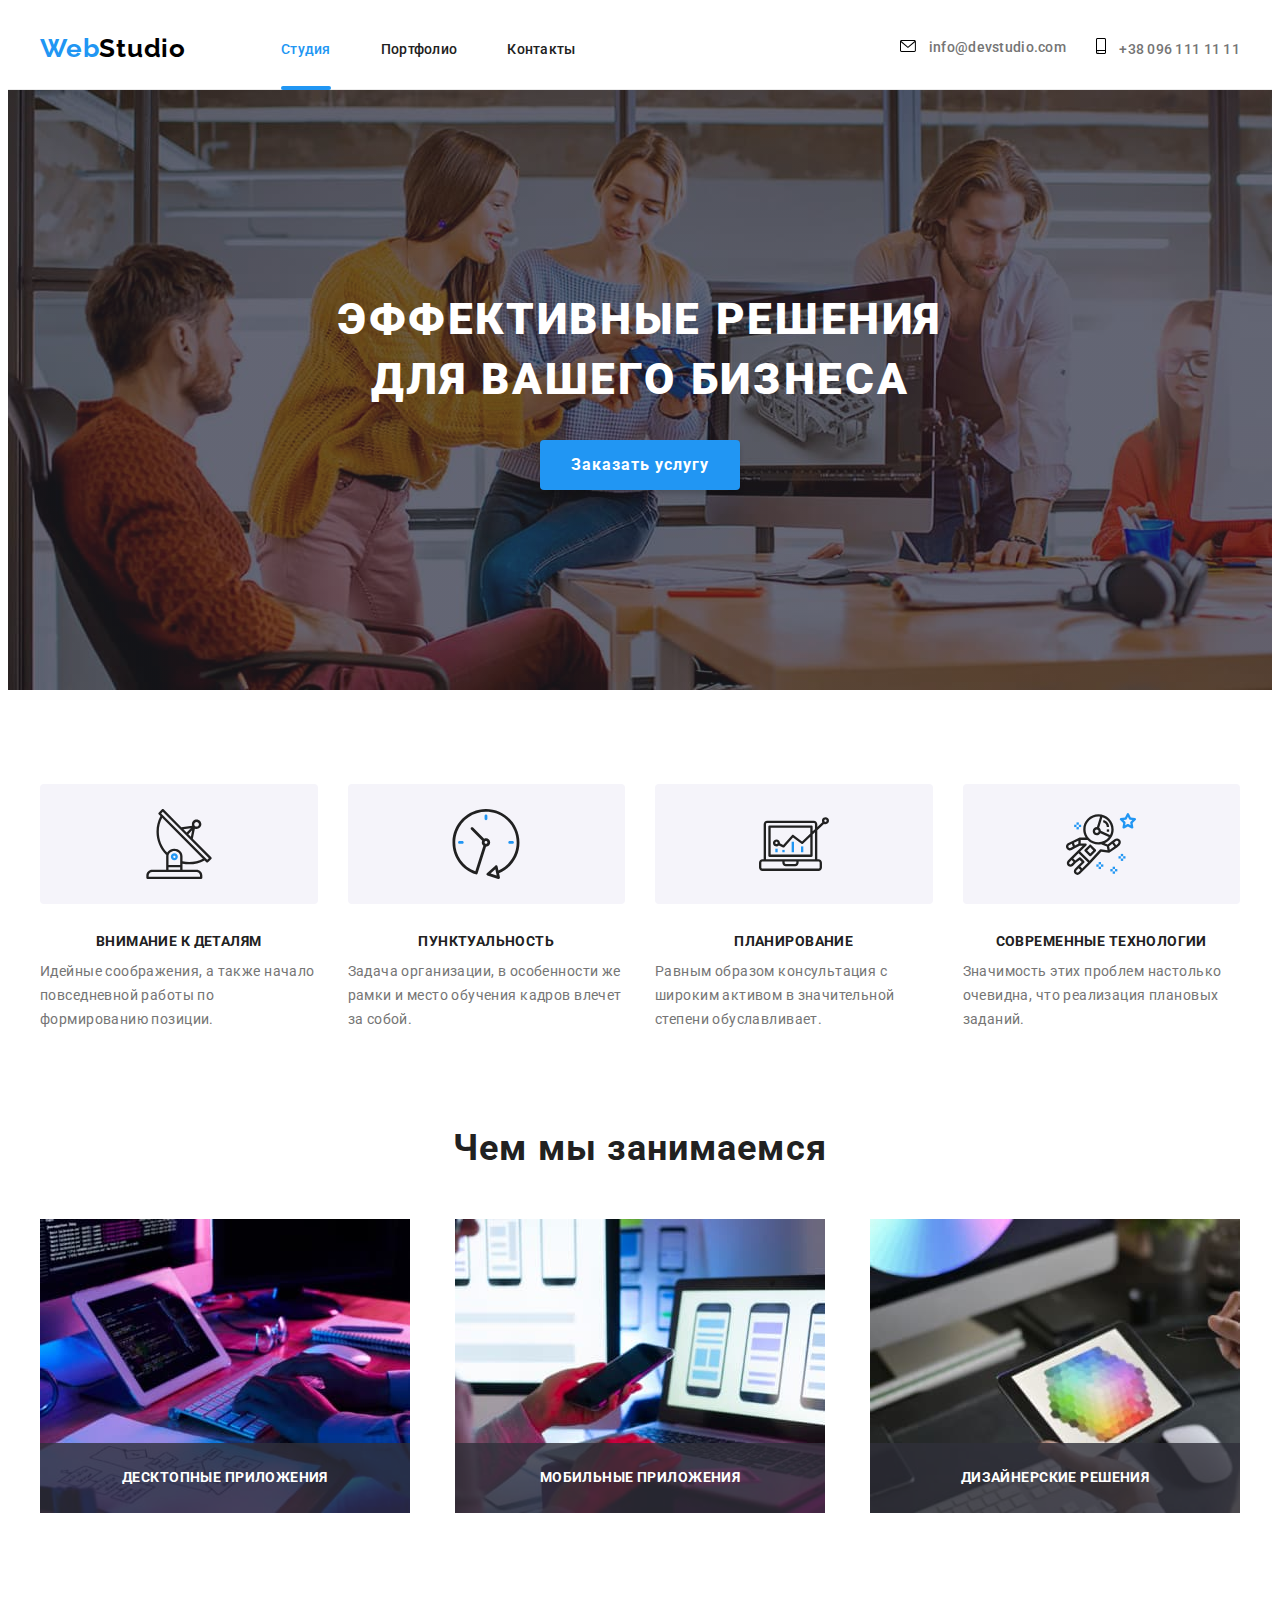
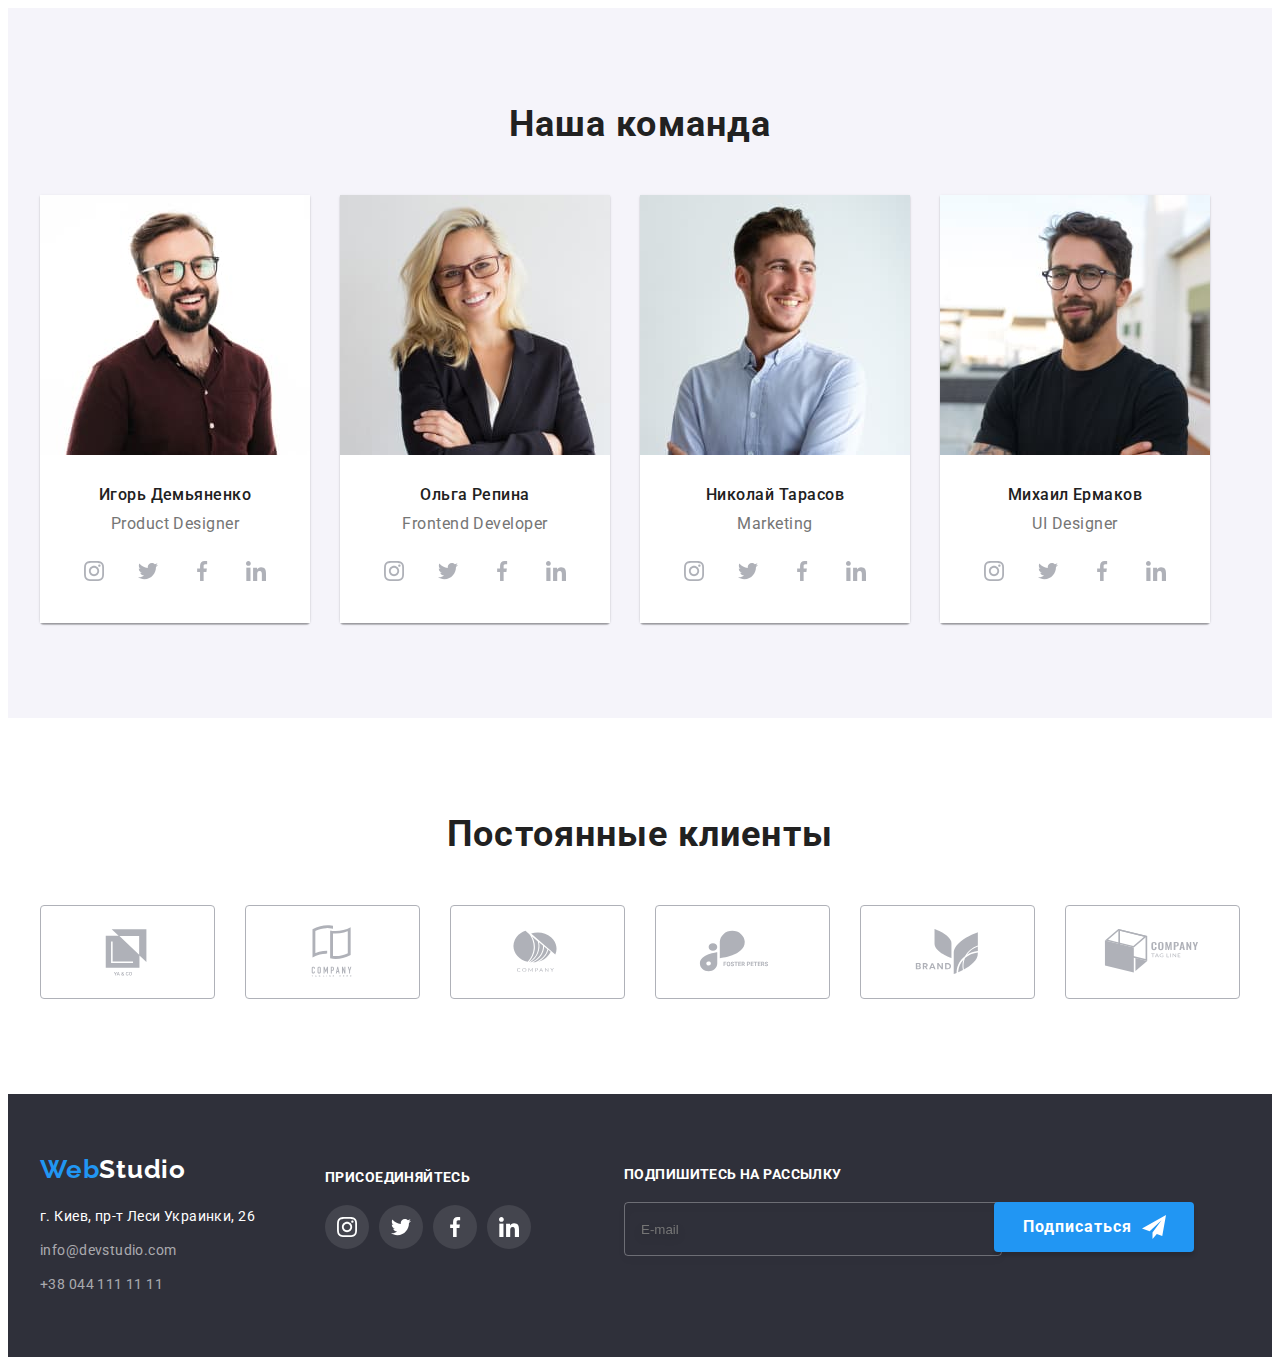
==== commit d49e9e51: "21-14" ====
--- a/index.html
+++ b/index.html
@@ -165,15 +165,30 @@
             <ul class="list services-list">
                 <li class="services-list__item"> 
                         <p class="services-list__description">Десктопные приложения</p>
-                        <img src="images/actions/print.jpg" alt="печатать на клавиатуре" width="370" height="294">
+                        <img 
+                        srcset="./images/actions/print.jpg 1x, ./images/actions/print@2x.jpg 2x, " 
+                        src="./images/actions/print.jpg" 
+                        alt="печатать на клавиатуре" 
+                        width="370" 
+                        height="294">
                 </li>
                 <li class="services-list__item">
                     <p class="services-list__description">Мобильные приложения</p>
-                    <img src="images/actions/phone.jpg" alt="держать телефон в руке" width="370" height="294">
+                    <img 
+                    srcset="./images/actions/phone.jpg 1x, ./images/actions/phone@2x.jpg 2x" 
+                    src="./images/actions/phone.jpg" 
+                    alt="держать телефон в руке" 
+                    width="370" 
+                    height="294">
                 </li>
                 <li class="services-list__item">
                     <p class="services-list__description">Дизайнерские решения</p>
-                    <img src="images/actions/tablet.jpg" alt="держать планшет" width="370" height="294">
+                    <img 
+                    srcset="./images/actions/tablet.jpg 1x, ./images/actions/tablet@2x.jpg 2x" 
+                    src="./images/actions/tablet.jpg" 
+                    alt="держать планшет" 
+                    width="370" 
+                    height="294">
                 </li>
             </ul>
         </div>
@@ -183,7 +198,26 @@
             <h2 class="team-title">Наша команда</h2>
             <ul class="list team-list">
                 <li class="team-list__card">
-                    <img class="team-list__img" src="images/team/igor.jpg" alt="Игорь">
+                    <picture>
+                        <source
+                            srcset="./images/team/igor.jpg 1x, ./images/team/igor@2x.jpg 2x" 
+                            media="(min-width: 1200px)"
+                        />
+                        <source 
+                            srcset=" "
+                            media="(min-width: 768px)" 
+                        />
+                        <source 
+                            srcset=" " 
+                            media="(max-width: 767px)" 
+                        />
+                            <img 
+                            class="team-list__img"
+                            src="" 
+                            alt="Игорь"
+                            />
+                    </picture>
+                    
                     <div class="team-list__description">
                         <h3 class="team-list__name">Игорь Демьяненко</h3>
                         <p class="team-list__profession" lang="en">Product Designer</p>
@@ -221,7 +255,11 @@
                     </div>
                 </li>
                 <li class="team-list__card">
-                    <img class="team-list__img" src="images/team/olga.jpg" alt="Ольга">
+                    <img 
+                    srcset="./images/team/olga.jpg 1x, ./images/team/olga@2x.jpg 2x" 
+                    class="team-list__img" 
+                    src="./images/team/olga.jpg" 
+                    alt="Ольга">
                    <div class="team-list__description">
                         <h3 class="team-list__name">Ольга Репина</h3>
                         <p class="team-list__profession" lang="en">Frontend Developer</p>
@@ -258,7 +296,11 @@
                    </div>
                 </li>
                 <li class="team-list__card">
-                    <img class="team-list__img" src="images/team/nikolay.jpg" alt="Николай">
+                    <img 
+                    srcset="./images/team/nikolay.jpg 1x, ./images/team/nikolay@2x.jpg 2x" 
+                    class="team-list__img" 
+                    src="./images/team/nikolay.jpg" 
+                    alt="Николай">
                     <div class="team-list__description">
                         <h3 class="team-list__name">Николай Тарасов</h3>
                         <p class="team-list__profession" lang="en">Marketing</p>
@@ -295,7 +337,11 @@
                     </div>
                 </li>
                 <li class="team-list__card">
-                    <img class="team-list__img" src="images/team/mikhail.jpg" alt="Михаил">
+                    <img 
+                    srcset="./images/team/mikhail.jpg 1x, ./images/team/mikhail@2x.jpg 2x" 
+                    class="team-list__img" 
+                    src="./images/team/mikhail.jpg" 
+                    alt="Михаил">
                    <div class="team-list__description">
                         <h3 class="team-list__name">Михаил Ермаков</h3>
                         <p class="team-list__profession" lang="en">UI Designer</p>
@@ -506,4 +552,6 @@
     <script src="./js/modal.js"></script>
     <script src="./js/menu.js"></script>
 </body>
-</html>+</html>
+
+<!-- 2-19 -->--- a/css/main.min.css
+++ b/css/main.min.css
@@ -1,2 +1,2 @@
-:root{--primary-font-family: "Roboto", sans-serif;--secondary-font-family:"Raleway", sans-serif;--accent-color:#2196F3;--hover-focus-btn-color:#188CE8;--main-font-color: #212121;--secondary-font-color: #757575;--main-background-color: #FFFFFF;--hero-footer-background-color: #2F303A;--team-background-color: #F5F4FA;--logo-studio-header-color: #000000}.visually-hidden{position:absolute;width:1px;height:1px;margin:-1px;border:0;padding:0;white-space:nowrap;clip-path:inset(100%);clip:rect(0 0 0 0);overflow:hidden}.body{font-family:var(--primary-font-family);background:var(--main-background-color);overflow:auto}h1,h2,h3,h4,h5,h6,p{margin-top:0;margin-bottom:0}ul,ol{margin-top:0;margin-bottom:0;padding-left:0}img{display:block;max-width:100%;height:auto}.list{list-style:none}.link{text-decoration:none;color:none}.sections{padding-top:60px;padding-bottom:60px}@media screen and (min-width: 1200px){.sections{padding-top:95px;padding-bottom:95px}}.container{padding-left:15px;padding-right:15px}@media screen and (min-width: 480px){.container{width:480px;margin-left:auto;margin-right:auto}}@media screen and (min-width: 768px){.container{width:768px}}@media screen and (min-width: 1200px){.container{width:1200px}}.modal-btn{min-width:200px;padding:10px 30px;font-family:inherit;font-weight:700;font-size:16px;line-height:1.87;letter-spacing:0.06em;background-color:var(--accent-color);color:var(--main-background-color);cursor:pointer;margin-top:30px;border:1px;border-radius:4px;box-shadow:0px 4px 4px rgba(0,0,0,0.15);transition:background-color 250ms cubic-bezier(0.4, 0, 0.2, 1)}.modal-btn:hover,.modal-btn:focus{background-color:var(--hover-focus-btn-color)}.logo{font-family:var(--secondary-font-family);font-weight:700;font-size:24px;line-height:1.17;letter-spacing:0.03em;color:var(--accent-color)}.logo__studio-header{color:var(--logo-studio-header-color)}@media screen and (min-width: 1200px){.logo{font-size:26px;line-height:1.19}}.team-title{font-weight:700;font-size:28px;line-height:1.17;text-align:center;letter-spacing:0.03em;color:var(--main-font-color);margin-bottom:30px}@media screen and (min-width: 1200px){.services-title,.team-title{font-weight:700;font-size:36px;line-height:1.17;text-align:center;letter-spacing:0.03em;color:var(--main-font-color);margin-bottom:50px}}.modal{position:absolute;top:50%;left:50%;transform:translate(-50%, -50%);width:450px;background-color:#fff;box-shadow:0px 1px 3px rgba(0,0,0,0.12),0px 1px 1px rgba(0,0,0,0.14),0px 2px 1px rgba(0,0,0,0.2);border-radius:4px;padding:40px}.contact-form-title{display:block;font-family:var(--primary-font-family);font-weight:700;font-size:20px;line-height:1.5;text-align:center;letter-spacing:0.03em;color:var(--main-font-color);width:370px}.backdrop{position:fixed;top:0;left:0;width:100vw;height:100vh;background-color:rgba(0,0,0,0.2);transition:opacity 500ms cubic-bezier(0.4, 0, 0.2, 1),visibility 500ms cubic-bezier(0.4, 0, 0.2, 1),pointer-events 500ms cubic-bezier(0.4, 0, 0.2, 1)}.backdrop.is-hidden{opacity:0;visibility:hidden;pointer-events:none}.modal-close-button{position:absolute;top:8px;right:8px;width:30px;height:30px;display:flex;align-items:center;justify-content:center;border-radius:50%;border:1px solid rgba(0,0,0,0.1);background-color:transparent;padding:0;cursor:pointer}.modal-close-button:hover{fill:var(--accent-color)}.modal-close-button:focus{outline:none;border-color:var(--accent-color);fill:var(--accent-color)}.contact-form-field{display:block;margin-top:10px}.contact-form-label{font-family:var(--primary-font-family);font-weight:400;font-size:12px;line-height:1,17;letter-spacing:0.01em;color:var(--secondary-font-color)}.contact-form-input-wrapper{display:block;margin-top:4px;position:relative}.contact-form-input{width:100%;height:40px;padding-left:42px;border:1px solid rgba(33,33,33,0.2);border-radius:4px;transition:border-color 250ms cubic-bezier(0.4, 0, 0.2, 1)}.contact-form-input:focus{outline:none;border-color:var(--accent-color)}.contact-form-input-svg{display:block;position:absolute;top:50%;left:12px;transform:translateY(-50%);transition:fill 250ms cubic-bezier(0.4, 0, 0.2, 1)}.contact-form-input:focus+.contact-form-input-svg{fill:var(--accent-color)}.contact-form-message{width:100%;height:120px;margin-top:4px;padding:12px 16px;border:1px solid rgba(33,33,33,0.2);border-radius:4px;resize:none;transition:border-color 250ms cubic-bezier(0.4, 0, 0.2, 1)}.contact-form-message::placeholder{font-family:var(--primary-font-family);font-weight:400;font-size:12px;line-height:1.17;letter-spacing:0.01em;color:rgba(117,117,117,0.5)}.contact-form-message:focus{outline:none;border-color:var(--accent-color)}.contact-form-checkbox-wrapper{margin-bottom:30px}.contact-form-checkbox-label{display:flex;justify-content:center;align-items:center;margin-top:20px;font-weight:400;font-size:12px;line-height:1,17;letter-spacing:0.03em;color:var(--secondary-font-color)}.contact-form-checkbox-label::before{display:inline-block;content:"";width:16px;height:15px;margin-right:8px;border:2px solid #212121;box-shadow:0px 1px 3px rgba(0,0,0,0.12),0px 1px 1px rgba(0,0,0,0.14),0px 2px 1px rgba(0,0,0,0.2);border-radius:4px;cursor:pointer}.contact-form-checkbox:focus+.contact-form-checkbox-label::before{outline:1px solid rgba(0,0,255,0.5)}.contact-form-checkbox:checked+.contact-form-checkbox-label::before{background-image:url(../images/tick.png);background-color:var(--accent-color);background-repeat:no-repeat;background-position:50% 50%;border:0px}.contact-form-checkbox-link{color:var(--accent-color)}.contact-form-btn{display:block;margin:0 auto;min-width:200px;height:50px;background-color:var(--accent-color);color:#FFFFFF;box-shadow:0px 4px 4px rgba(0,0,0,0.15);border-radius:4px;cursor:pointer;transition:background-color 250ms cubic-bezier(0.4, 0, 0.2, 1);border:0}.contact-form-btn:hover,.contact-form-btn:focus{background-color:var(--hover-focus-btn-color)}@media screen and (min-width: 1200px){.modal{width:528px}.contact-form-title{line-height:1.15;width:auto}.contact-form-checkbox-label{font-size:14px;line-height:1,71}}.header{position:relative;padding-top:10px;padding-bottom:10px}.header-container{position:relative;display:flex;align-items:center}@media screen and (max-width: 767px){.nav-info{display:none}.navigation{display:none}.header-container{justify-content:space-between}.burger-button{background-color:transparent;border:none;padding:0;line-height:0}.burger-button:hover,.burger-button:focus{fill:var(--accent-color)}.mobile-menu{position:absolute;top:0;left:0;width:100vw;height:100vh;overflow:auto;background-color:#FFFFFF;box-shadow:0px 4px 8px rgba(0,0,0,0.04),0px 2px 4px rgba(0,0,0,0.08),0px 1px 3px rgba(0,0,0,0.16);opacity:0;visibility:hidden;pointer-events:none;transition:opacity 250ms linear, visibility 250ms linear}.mobile-menu.is-open{opacity:1;visibility:visible;pointer-events:auto}.mobile-menu__close-btn{position:absolute;top:10px;right:15px;background-color:transparent;border:none;padding:0;line-height:0}.mobile-menu__close-btn:hover,.mobile-menu__close-btn:focus{fill:var(--accent-color)}.mobile-menu__container{position:relative;padding-top:48px;padding-left:40px;width:100vw;height:100vh}.mobile-menu__item:not(:last-child){margin-bottom:32px}.mobile-menu__link{font-weight:500;font-size:40px;line-height:1.175;letter-spacing:0.02em;color:var(--main-font-color)}.mobile-menu__active-page{color:var(--accent-color)}.mobile-menu__link-network{display:block;position:absolute;bottom:48px;left:40px}.mobile-menu__link-tel{font-weight:500;font-size:34px;line-height:1.17;letter-spacing:0.02em;color:var(--accent-color)}.mobile-menu-mail-item{margin-top:32px}.mobile-menu__link-mail{font-weight:500;font-size:24px;line-height:1.17;letter-spacing:0.02em;color:var(--secondary-font-color)}.mobile-menu__list-link{display:flex;margin-top:64px}.mobile-menu__network{display:list-item;font-weight:500;font-size:18px;line-height:1.22;letter-spacing:0.02em;color:var(--accent-color)}.mobile-menu__list-network{display:flex}.mobile-menu__list-network:not(:last-child){margin-right:10px}.mobile-menu__list-network:not(:first-child)::before{width:0px;height:22px;content:'';border:1px solid rgba(33,33,33,0.2);margin-right:10px}}@media screen and (min-width: 768px){.burger-button{display:none}.mobile-menu{display:none}.header{padding-top:26px;padding-bottom:26px}.navigation{margin-left:88px}.nav-list{display:flex;align-items:center}.nav-list__item{position:relative}.nav-list__item:not(:first-child){margin-left:50px}.nav-list__link{font-weight:500;font-size:14px;line-height:1.14;letter-spacing:0.02em;color:var(--main-font-color)}.nav-list__link::after{display:none;width:100%;height:4px;content:'';border-radius:4px;margin-top:28px;background-color:var(--accent-color)}.nav-list__link:hover,.nav-list__link:focus{color:var(--accent-color)}.nav-list__link:hover::after,.nav-list__link:focus::after{display:flex;position:absolute}.active-page{color:var(--accent-color)}.active-page::after{display:flex;width:100%;height:4px;content:'';border-radius:4px;margin-top:28px;background-color:var(--accent-color);position:absolute}.nav-info{position:absolute;top:auto;right:15px;font-weight:500;font-size:12px;line-height:1.17;letter-spacing:0.02em}.nav-info__maill,.nav-info__tel{display:block;color:var(--secondary-font-color)}.nav-info__maill-svg{margin-right:8px;width:14px;height:10px}.nav-info__tel-svg{margin-right:8px;width:10px;height:14px}}@media screen and (min-width: 1200px){.navigation{margin-left:95px}.header{padding-top:25px;padding-bottom:25px;border-bottom:1px solid #ECECEC}.nav-list__link{transition:color 250ms cubic-bezier(0.4, 0, 0.2, 1)}.nav-info{display:flex;align-items:center;justify-content:center;font-size:14px;line-height:1.14}.nav-info__maill,.nav-info__tel{transition:color 250ms cubic-bezier(0.4, 0, 0.2, 1),fill 250ms cubic-bezier(0.4, 0, 0.2, 1)}.nav-info__maill:hover,.nav-info__maill:focus,.nav-info__tel:hover,.nav-info__tel:focus{color:var(--accent-color);fill:var(--accent-color)}.nav-info__maill-svg{margin-right:10px;width:16px;height:12px}.nav-info__tel-svg{margin-right:10px;width:10px;height:16px}.nav-info__tel{margin-left:30px}}.hero-title{font-weight:900;font-size:26px;line-height:1.62;text-align:center;letter-spacing:0.06em;text-transform:uppercase;color:var(--main-background-color)}.hero-section{background-color:var(--hero-footer-background-color);height:400px}.hero-container{display:flex;flex-direction:column;align-items:center;justify-content:center}.hero-section{display:flex}@media screen and (min-width: 1200px){.hero-section{background-color:var(--hero-footer-background-color);background-image:linear-gradient(rgba(47,48,58,0.4), rgba(47,48,58,0.4)),url(../images/bg/bg-hero.jpg);background-size:cover;height:600px;flex-grow:1}.hero-title{font-weight:900;font-size:44px;line-height:1.36;text-align:center;letter-spacing:0.06em;text-transform:uppercase;color:var(--main-background-color)}}.about-section{padding-top:60px}.about-container__list{display:block;align-items:center;justify-content:center}.about-container__icon{display:flex;align-items:center;justify-content:center;height:120px;background-color:var(--team-background-color);border-radius:4px}.about-container__text{display:block;margin-top:30px}.about-container__title{font-weight:700;font-size:14px;line-height:1.14;letter-spacing:0.03em;text-align:center;text-transform:uppercase;color:var(--main-font-color)}.about-container__description{font-size:14px;line-height:1.71;letter-spacing:0.03em;color:var(--secondary-font-color);margin-top:10px}@media screen and (max-width: 767px){.about-container__list:not(:first-child){padding-top:30px}.description-indent{display:none}}@media screen and (min-width: 768px){.about-container{display:flex;flex-wrap:wrap;justify-content:space-between}.description-indent{display:none}.about-container__description{display:flex;flex-wrap:wrap}}@media screen and (min-width: 768px) and (max-width: 1199px){.about-container__list{flex-basis:calc((100% - 30px) / 2)}.about-container__list:nth-child(n+3){padding-top:30px}}@media screen and (min-width: 1200px){.about-section{padding-top:94px}.about-container__list{flex-basis:calc((100% - 90px) / 4)}}@media screen and (max-width: 1199px){.services{display:none}}@media screen and (min-width: 1200px){.services-list{display:flex;justify-content:space-between}.services-list__item{position:relative}.services-list__description{position:absolute;bottom:0;left:0;width:100%;padding-top:27px;padding-bottom:27px;color:#FFFFFF;font-family:var(--primary-font-family);font-weight:700;font-size:14px;line-height:1.14;text-align:center;letter-spacing:0.03em;text-transform:uppercase;background-color:rgba(47,48,58,0.8)}}@media screen and (max-width: 1199px){.team-list__card:nth-child(n+3){margin-top:30px}}@media screen and (max-width: 767px){.team-list__card:not(:first-child){margin-top:30px}}.team{background:var(--team-background-color)}.team-list__img{width:450px;height:460px}.team-list__card{box-shadow:0px 1px 3px rgba(0,0,0,0.12),0px 1px 1px rgba(0,0,0,0.14),0px 2px 1px rgba(0,0,0,0.2);border-radius:0px 0px 4px 4px}.team-list__description{padding-top:30px;padding-bottom:30px;background-color:var(--main-background-color)}.team-list__name{margin-bottom:10px;font-weight:500;font-size:16px;line-height:1.19;text-align:center;letter-spacing:0.03em;color:var(--main-font-color)}.team-list__profession{font-size:16px;line-height:1.19;text-align:center;letter-spacing:0.03em;color:var(--secondary-font-color)}.team-networks{display:flex;justify-content:center;align-items:center;margin-top:16px}.team-networks__link{display:flex;justify-content:center;align-items:center;width:44px;height:44px;border-radius:50%;background-color:var(--main-background-color);fill:#AFB1B8;transition:fill 250ms cubic-bezier(0.4, 0, 0.2, 1),background-color 250ms cubic-bezier(0.4, 0, 0.2, 1)}.team-networks__link:hover,.team-networks__link:focus{fill:var(--main-background-color);background-color:var(--accent-color)}.team-networks__list:not(:first-child){margin-left:10px}@media screen and (min-width: 768px){.team-list__img{width:354px;height:374px}.team-list{display:flex;flex-wrap:wrap;margin-left:-30px}.team-list__card{margin-left:30px}}@media screen and (min-width: 1200px){.team-list__img{width:270px;height:260px}}.customers-list{display:flex;justify-content:space-between;flex-wrap:wrap}.customers-link{display:flex;justify-content:center;align-items:center;border:1px solid #AFB1B8;height:92px;border-radius:4px;fill:#AFB1B8}@media screen and (max-width: 1199px){.customers-card{flex-basis:calc((100% - 60px) /3)}.customers-card:nth-child(n+4){padding-top:30px}}@media screen and (max-width: 767px){.customers-card{flex-basis:calc((100% - 30px) /2)}.customers-card:nth-child(n+3){padding-top:30px}}@media screen and (min-width: 1200px){.customers-card{flex-basis:calc((100% - 150px) /6)}.customers-link{transition:fill 250ms cubic-bezier(0.4, 0, 0.2, 1),border-color 250ms cubic-bezier(0.4, 0, 0.2, 1)}.customers-link:hover,.customers-link:focus{fill:var(--accent-color);border-color:var(--accent-color)}}.footer{padding-top:60px;padding-bottom:60px;background:var(--hero-footer-background-color)}.logo-studio-footer{color:var(--main-background-color)}.footer-container__contacts{text-align:center}.footer-container__address{margin-top:20px}.address-map{font-style:normal;font-size:14px;line-height:1.71;letter-spacing:0.03em;color:var(--main-background-color)}.address-maill,.address-phone{font-style:normal;font-size:14px;line-height:1.71;letter-spacing:0.03em;color:rgba(255,255,255,0.6)}.maill-list,.phone-list{padding-top:8px}.footer-join{text-align:center}.footer-join-title{font-family:var(--primary-font-family);font-weight:700;font-size:14px;line-height:1,14;letter-spacing:0.03em;text-transform:uppercase;color:var(--main-background-color)}.footer-join-list{display:flex;justify-content:center;align-items:center;margin-top:20px}.footer-join-list-link{display:flex;justify-content:center;align-items:center;width:44px;height:44px;border-radius:50%;background-color:rgba(255,255,255,0.1);fill:var(--main-background-color)}.footer-join-list-item:not(:first-child){margin-left:10px}.footer-join-subscribe{margin-top:60px;text-align:center;justify-content:center;align-items:center}.footer-join-label{font-family:var(--primary-font-family);font-weight:700;font-size:14px;line-height:1,14;letter-spacing:0.03em;text-transform:uppercase;color:#FFFFFF}.footer-join-label{width:100%}.footer-join-input{width:100%;height:50px;border:1px solid rgba(255,255,255,0.3);filter:drop-shadow(0px 4px 4px rgba(0,0,0,0.15));border-radius:4px;padding-left:16px;color:#FFFFFF;background-color:transparent}.footer-join-form{margin-top:20px;display:flex;flex-direction:column;justify-content:center;align-items:center;text-align:center}.footer-join-btn{margin-top:20px;position:relative;display:flex;align-items:center;text-align:center;min-height:50px;background:var(--accent-color);box-shadow:0px 4px 4px rgba(0,0,0,0.15);border:0;border-radius:4px;padding:0px 0px 0px 29px;color:#FFFFFF;font-family:var(--primary-font-family);font-weight:700;font-size:16px;line-height:1.87;letter-spacing:0.06em}.footer-join-btn-svg{display:block;position:absolute;top:50%;right:28px;transform:translateY(-50%)}@media screen and (max-width: 1199px){.footer-join-btn{margin-top:20px;width:200px}}@media screen and (max-width: 767px){.footer-join{margin-top:60px}}@media screen and (min-width: 768px){.footer-container{display:flex;flex-wrap:wrap;justify-content:space-between;padding-left:76px;padding-right:90px}.footer-join{margin-top:5px}.footer-join-input{width:450px}.footer-join-subscribe{margin-left:auto;margin-right:auto}}@media screen and (min-width: 1200px){.footer-join{margin-top:12px;margin-left:70px}.footer-join-list-link{transition:background-color 250ms cubic-bezier(0.4, 0, 0.2, 1)}.footer-join-list-link:hover,.footer-join-list-link:focus{background-color:var(--accent-color)}.map-list{margin-top:20px}.maill-list,.phone-list{padding-top:10px}.footer-join-label{margin-bottom:20px}.footer-join-input{width:358px}.footer-join-form{position:absolute;width:570px}.footer-join-btn{position:absolute;top:0;right:0;min-width:200px;transition:background-color 250ms cubic-bezier(0.4, 0, 0.2, 1)}.footer-join-btn:hover,.footer-join-btn:focus{background-color:var(--accent-color)}.footer-join-btn .footer-join-btn-svg{transition:fill 250ms cubic-bezier(0.4, 0, 0.2, 1)}}.list-portfolio{display:flex;align-items:center;justify-content:center}.btn-list-portfolio:not(:last-child){margin-right:10px}.portfolio-btn{font-family:inherit;font-weight:500;font-size:16px;line-height:1.63;text-align:center;letter-spacing:0.03em;background-color:var(--team-background-color);color:var(--main-font-color);cursor:pointer;border:0px solid;border-radius:4px;padding:6px 20px;transition:color 250ms cubic-bezier(0.4, 0, 0.2, 1),background-color 250ms cubic-bezier(0.4, 0, 0.2, 1),box-shadow 250ms cubic-bezier(0.4, 0, 0.2, 1)}.portfolio-btn:hover,.portfolio-btn:focus{color:var(--main-background-color);background-color:var(--accent-color);box-shadow:0px 3px 1px rgba(0,0,0,0.1),0px 1px 2px rgba(0,0,0,0.08),0px 2px 2px rgba(0,0,0,0.12)}.portfolio{display:flex;flex-wrap:wrap;margin-left:-30px;margin-top:55px}.portfolio-group{margin-left:30px;background:var(--main-background-color);transition:box-shadow 250ms cubic-bezier(0.4, 0, 0.2, 1)}.portfolio-group:hover,.portfolio-group:focus{box-shadow:0px 1px 1px rgba(0,0,0,0.12),0px 4px 4px rgba(0,0,0,0.06),1px 4px 6px rgba(0,0,0,0.16)}.portfolio-group:not(:nth-child(-n+3)){margin-top:30px}.portfolio-border{padding-top:20px;padding-bottom:20px;padding-left:24px;border:1px solid #EEEEEE}.portfolio-title{font-weight:700;font-size:18px;line-height:2;letter-spacing:0.06em;color:var(--main-font-color)}.portfolio-description{padding-top:4px;font-size:16px;line-height:1.88;letter-spacing:0.03em;color:var(--secondary-font-color)}.portfolio-group-img-link{position:relative;overflow:hidden}.overlay{position:absolute;top:0;left:0;width:100%;height:100%;background-color:rgba(33,150,243,0.9);font-family:var(--primary-font-family);font-size:18px;line-height:1,56;letter-spacing:0.03em;color:#FFFFFF;padding:63px 24px 63px 24px;overflow:auto;transform:translateY(100%);transition:transform 250ms cubic-bezier(0.4, 0, 0.2, 1)}.portfolio-group-link:hover .overlay,.portfolio-group-link:focus .overlay{transform:translateY(0%)}
+:root{--primary-font-family: "Roboto", sans-serif;--secondary-font-family:"Raleway", sans-serif;--accent-color:#2196F3;--hover-focus-btn-color:#188CE8;--main-font-color: #212121;--secondary-font-color: #757575;--main-background-color: #FFFFFF;--hero-footer-background-color: #2F303A;--team-background-color: #F5F4FA;--logo-studio-header-color: #000000}.visually-hidden{position:absolute;width:1px;height:1px;margin:-1px;border:0;padding:0;white-space:nowrap;clip-path:inset(100%);clip:rect(0 0 0 0);overflow:hidden}.body{font-family:var(--primary-font-family);background:var(--main-background-color);overflow:auto}h1,h2,h3,h4,h5,h6,p{margin-top:0;margin-bottom:0}ul,ol{margin-top:0;margin-bottom:0;padding-left:0}img{display:block;max-width:100%;height:auto}.list{list-style:none}.link{text-decoration:none;color:none}.sections{padding-top:60px;padding-bottom:60px}@media screen and (min-width: 1200px){.sections{padding-top:95px;padding-bottom:95px}}.container{padding-left:15px;padding-right:15px}@media screen and (min-width: 480px){.container{width:480px;margin-left:auto;margin-right:auto}}@media screen and (min-width: 768px){.container{width:768px}}@media screen and (min-width: 1200px){.container{width:1200px}}.modal-btn{min-width:200px;padding:10px 30px;font-family:inherit;font-weight:700;font-size:16px;line-height:1.87;letter-spacing:0.06em;background-color:var(--accent-color);color:var(--main-background-color);cursor:pointer;margin-top:30px;border:1px;border-radius:4px;box-shadow:0px 4px 4px rgba(0,0,0,0.15);transition:background-color 250ms cubic-bezier(0.4, 0, 0.2, 1)}.modal-btn:hover,.modal-btn:focus{background-color:var(--hover-focus-btn-color)}.logo{font-family:var(--secondary-font-family);font-weight:700;font-size:24px;line-height:1.17;letter-spacing:0.03em;color:var(--accent-color)}.logo__studio-header{color:var(--logo-studio-header-color)}@media screen and (min-width: 1200px){.logo{font-size:26px;line-height:1.19}}.team-title{font-weight:700;font-size:28px;line-height:1.17;text-align:center;letter-spacing:0.03em;color:var(--main-font-color);margin-bottom:30px}@media screen and (min-width: 1200px){.services-title,.team-title{font-weight:700;font-size:36px;line-height:1.17;text-align:center;letter-spacing:0.03em;color:var(--main-font-color);margin-bottom:50px}}.modal{position:absolute;top:50%;left:50%;transform:translate(-50%, -50%);width:450px;background-color:#fff;box-shadow:0px 1px 3px rgba(0,0,0,0.12),0px 1px 1px rgba(0,0,0,0.14),0px 2px 1px rgba(0,0,0,0.2);border-radius:4px;padding:40px}.contact-form-title{display:block;font-family:var(--primary-font-family);font-weight:700;font-size:20px;line-height:1.5;text-align:center;letter-spacing:0.03em;color:var(--main-font-color);width:370px}.backdrop{position:fixed;top:0;left:0;width:100vw;height:100vh;background-color:rgba(0,0,0,0.2);transition:opacity 500ms cubic-bezier(0.4, 0, 0.2, 1),visibility 500ms cubic-bezier(0.4, 0, 0.2, 1),pointer-events 500ms cubic-bezier(0.4, 0, 0.2, 1)}.backdrop.is-hidden{opacity:0;visibility:hidden;pointer-events:none}.modal-close-button{position:absolute;top:8px;right:8px;width:30px;height:30px;display:flex;align-items:center;justify-content:center;border-radius:50%;border:1px solid rgba(0,0,0,0.1);background-color:transparent;padding:0;cursor:pointer}.modal-close-button:hover{fill:var(--accent-color)}.modal-close-button:focus{outline:none;border-color:var(--accent-color);fill:var(--accent-color)}.contact-form-field{display:block;margin-top:10px}.contact-form-label{font-family:var(--primary-font-family);font-weight:400;font-size:12px;line-height:1,17;letter-spacing:0.01em;color:var(--secondary-font-color)}.contact-form-input-wrapper{display:block;margin-top:4px;position:relative}.contact-form-input{width:100%;height:40px;padding-left:42px;border:1px solid rgba(33,33,33,0.2);border-radius:4px;transition:border-color 250ms cubic-bezier(0.4, 0, 0.2, 1)}.contact-form-input:focus{outline:none;border-color:var(--accent-color)}.contact-form-input-svg{display:block;position:absolute;top:50%;left:12px;transform:translateY(-50%);transition:fill 250ms cubic-bezier(0.4, 0, 0.2, 1)}.contact-form-input:focus+.contact-form-input-svg{fill:var(--accent-color)}.contact-form-message{width:100%;height:120px;margin-top:4px;padding:12px 16px;border:1px solid rgba(33,33,33,0.2);border-radius:4px;resize:none;transition:border-color 250ms cubic-bezier(0.4, 0, 0.2, 1)}.contact-form-message::placeholder{font-family:var(--primary-font-family);font-weight:400;font-size:12px;line-height:1.17;letter-spacing:0.01em;color:rgba(117,117,117,0.5)}.contact-form-message:focus{outline:none;border-color:var(--accent-color)}.contact-form-checkbox-wrapper{margin-bottom:30px}.contact-form-checkbox-label{display:flex;justify-content:center;align-items:center;margin-top:20px;font-weight:400;font-size:12px;line-height:1,17;letter-spacing:0.03em;color:var(--secondary-font-color)}.contact-form-checkbox-label::before{display:inline-block;content:"";width:16px;height:15px;margin-right:8px;border:2px solid #212121;box-shadow:0px 1px 3px rgba(0,0,0,0.12),0px 1px 1px rgba(0,0,0,0.14),0px 2px 1px rgba(0,0,0,0.2);border-radius:4px;cursor:pointer}.contact-form-checkbox:focus+.contact-form-checkbox-label::before{outline:1px solid rgba(0,0,255,0.5)}.contact-form-checkbox:checked+.contact-form-checkbox-label::before{background-image:url(../images/tick.png);background-color:var(--accent-color);background-repeat:no-repeat;background-position:50% 50%;border:0px}.contact-form-checkbox-link{color:var(--accent-color)}.contact-form-btn{display:block;margin:0 auto;min-width:200px;height:50px;background-color:var(--accent-color);color:#FFFFFF;box-shadow:0px 4px 4px rgba(0,0,0,0.15);border-radius:4px;cursor:pointer;transition:background-color 250ms cubic-bezier(0.4, 0, 0.2, 1);border:0}.contact-form-btn:hover,.contact-form-btn:focus{background-color:var(--hover-focus-btn-color)}@media screen and (min-width: 1200px){.modal{width:528px}.contact-form-title{line-height:1.15;width:auto}.contact-form-checkbox-label{font-size:14px;line-height:1,71}}.header{position:relative;padding-top:10px;padding-bottom:10px}.header-container{position:relative;display:flex;align-items:center}@media screen and (max-width: 767px){.nav-info{display:none}.navigation{display:none}.header-container{justify-content:space-between}.burger-button{background-color:transparent;border:none;padding:0;line-height:0}.burger-button:hover,.burger-button:focus{fill:var(--accent-color)}.mobile-menu{position:absolute;top:0;left:0;width:100vw;height:100vh;overflow:auto;background-color:#FFFFFF;box-shadow:0px 4px 8px rgba(0,0,0,0.04),0px 2px 4px rgba(0,0,0,0.08),0px 1px 3px rgba(0,0,0,0.16);opacity:0;visibility:hidden;pointer-events:none;transition:opacity 250ms linear, visibility 250ms linear}.mobile-menu.is-open{opacity:1;visibility:visible;pointer-events:auto}.mobile-menu__close-btn{position:absolute;top:10px;right:15px;background-color:transparent;border:none;padding:0;line-height:0}.mobile-menu__close-btn:hover,.mobile-menu__close-btn:focus{fill:var(--accent-color)}.mobile-menu__container{position:relative;padding-top:48px;padding-left:40px;width:100vw;height:100vh}.mobile-menu__item:not(:last-child){margin-bottom:32px}.mobile-menu__link{font-weight:500;font-size:40px;line-height:1.175;letter-spacing:0.02em;color:var(--main-font-color)}.mobile-menu__active-page{color:var(--accent-color)}.mobile-menu__link-network{display:block;position:absolute;bottom:48px;left:40px}.mobile-menu__link-tel{font-weight:500;font-size:34px;line-height:1.17;letter-spacing:0.02em;color:var(--accent-color)}.mobile-menu-mail-item{margin-top:32px}.mobile-menu__link-mail{font-weight:500;font-size:24px;line-height:1.17;letter-spacing:0.02em;color:var(--secondary-font-color)}.mobile-menu__list-link{display:flex;margin-top:64px}.mobile-menu__network{display:list-item;font-weight:500;font-size:18px;line-height:1.22;letter-spacing:0.02em;color:var(--accent-color)}.mobile-menu__list-network{display:flex}.mobile-menu__list-network:not(:last-child){margin-right:10px}.mobile-menu__list-network:not(:first-child)::before{width:0px;height:22px;content:'';border:1px solid rgba(33,33,33,0.2);margin-right:10px}}@media screen and (min-width: 768px){.burger-button{display:none}.mobile-menu{display:none}.header{padding-top:26px;padding-bottom:26px}.navigation{margin-left:88px}.nav-list{display:flex;align-items:center}.nav-list__item{position:relative}.nav-list__item:not(:first-child){margin-left:50px}.nav-list__link{font-weight:500;font-size:14px;line-height:1.14;letter-spacing:0.02em;color:var(--main-font-color)}.nav-list__link::after{display:none;width:100%;height:4px;content:'';border-radius:4px;margin-top:28px;background-color:var(--accent-color)}.nav-list__link:hover,.nav-list__link:focus{color:var(--accent-color)}.nav-list__link:hover::after,.nav-list__link:focus::after{display:flex;position:absolute}.active-page{color:var(--accent-color)}.active-page::after{display:flex;width:100%;height:4px;content:'';border-radius:4px;margin-top:28px;background-color:var(--accent-color);position:absolute}.nav-info{position:absolute;top:auto;right:15px;font-weight:500;font-size:12px;line-height:1.17;letter-spacing:0.02em}.nav-info__maill,.nav-info__tel{display:block;color:var(--secondary-font-color)}.nav-info__maill-svg{margin-right:8px;width:14px;height:10px}.nav-info__tel-svg{margin-right:8px;width:10px;height:14px}}@media screen and (min-width: 1200px){.navigation{margin-left:95px}.header{padding-top:25px;padding-bottom:25px;border-bottom:1px solid #ECECEC}.nav-list__link{transition:color 250ms cubic-bezier(0.4, 0, 0.2, 1)}.nav-info{display:flex;align-items:center;justify-content:center;font-size:14px;line-height:1.14}.nav-info__maill,.nav-info__tel{transition:color 250ms cubic-bezier(0.4, 0, 0.2, 1),fill 250ms cubic-bezier(0.4, 0, 0.2, 1)}.nav-info__maill:hover,.nav-info__maill:focus,.nav-info__tel:hover,.nav-info__tel:focus{color:var(--accent-color);fill:var(--accent-color)}.nav-info__maill-svg{margin-right:10px;width:16px;height:12px}.nav-info__tel-svg{margin-right:10px;width:10px;height:16px}.nav-info__tel{margin-left:30px}}.hero-title{font-weight:900;font-size:26px;line-height:1.62;text-align:center;letter-spacing:0.06em;text-transform:uppercase;color:var(--main-background-color)}.hero-section{display:flex;background-color:var(--hero-footer-background-color);background-image:linear-gradient(rgba(47,48,58,0.4), rgba(47,48,58,0.4)),url(../images/bg/bg-hero.jpg);background-size:cover;height:400px;flex-grow:1}@media (min-device-pixel-ratio: 2), (min-resolution: 192dpi), (min-resolution: 2dppx){.hero-section{background-image:linear-gradient(rgba(47,48,58,0.4), rgba(47,48,58,0.4)),url(../images/bg/bg-hero2x.jpg)}}.hero-container{display:flex;flex-direction:column;align-items:center;justify-content:center}@media screen and (min-width: 1200px){.hero-section{background-color:var(--hero-footer-background-color);background-image:linear-gradient(rgba(47,48,58,0.4), rgba(47,48,58,0.4)),url(../images/bg/bg-hero.jpg);background-size:cover;height:600px;flex-grow:1}}@media screen and (min-width: 1200px) and (min-device-pixel-ratio: 2), screen and (min-width: 1200px) and (min-resolution: 192dpi), screen and (min-width: 1200px) and (min-resolution: 2dppx){.hero-section{background-image:linear-gradient(rgba(47,48,58,0.4), rgba(47,48,58,0.4)),url(../images/bg/bg-hero2x.jpg)}}@media screen and (min-width: 1200px){.hero-title{font-weight:900;font-size:44px;line-height:1.36;text-align:center;letter-spacing:0.06em;text-transform:uppercase;color:var(--main-background-color)}}.about-section{padding-top:60px}.about-container__list{display:block;align-items:center;justify-content:center}.about-container__icon{display:flex;align-items:center;justify-content:center;height:120px;background-color:var(--team-background-color);border-radius:4px}.about-container__text{display:block;margin-top:30px}.about-container__title{font-weight:700;font-size:14px;line-height:1.14;letter-spacing:0.03em;text-align:center;text-transform:uppercase;color:var(--main-font-color)}.about-container__description{font-size:14px;line-height:1.71;letter-spacing:0.03em;color:var(--secondary-font-color);margin-top:10px}@media screen and (max-width: 767px){.about-container__list:not(:first-child){padding-top:30px}.description-indent{display:none}}@media screen and (min-width: 768px){.about-container{display:flex;flex-wrap:wrap;justify-content:space-between}.description-indent{display:none}.about-container__description{display:flex;flex-wrap:wrap}}@media screen and (min-width: 768px) and (max-width: 1199px){.about-container__list{flex-basis:calc((100% - 30px) / 2)}.about-container__list:nth-child(n+3){padding-top:30px}}@media screen and (min-width: 1200px){.about-section{padding-top:94px}.about-container__list{flex-basis:calc((100% - 90px) / 4)}}@media screen and (max-width: 1199px){.services{display:none}}@media screen and (min-width: 1200px){.services-list{display:flex;justify-content:space-between}.services-list__item{position:relative}.services-list__description{position:absolute;bottom:0;left:0;width:100%;padding-top:27px;padding-bottom:27px;color:#FFFFFF;font-family:var(--primary-font-family);font-weight:700;font-size:14px;line-height:1.14;text-align:center;letter-spacing:0.03em;text-transform:uppercase;background-color:rgba(47,48,58,0.8)}}@media screen and (max-width: 1199px){.team-list__card:nth-child(n+3){margin-top:30px}}@media screen and (max-width: 767px){.team-list__card:not(:first-child){margin-top:30px}}.team{background:var(--team-background-color)}.team-list__img{width:450px;max-height:460px}.team-list__card{box-shadow:0px 1px 3px rgba(0,0,0,0.12),0px 1px 1px rgba(0,0,0,0.14),0px 2px 1px rgba(0,0,0,0.2);border-radius:0px 0px 4px 4px}.team-list__description{padding-top:30px;padding-bottom:30px;background-color:var(--main-background-color)}.team-list__name{margin-bottom:10px;font-weight:500;font-size:16px;line-height:1.19;text-align:center;letter-spacing:0.03em;color:var(--main-font-color)}.team-list__profession{font-size:16px;line-height:1.19;text-align:center;letter-spacing:0.03em;color:var(--secondary-font-color)}.team-networks{display:flex;justify-content:center;align-items:center;margin-top:16px}.team-networks__link{display:flex;justify-content:center;align-items:center;width:44px;height:44px;border-radius:50%;background-color:var(--main-background-color);fill:#AFB1B8;transition:fill 250ms cubic-bezier(0.4, 0, 0.2, 1),background-color 250ms cubic-bezier(0.4, 0, 0.2, 1)}.team-networks__link:hover,.team-networks__link:focus{fill:var(--main-background-color);background-color:var(--accent-color)}.team-networks__list:not(:first-child){margin-left:10px}@media screen and (min-width: 768px){.team-list__img{width:354px;height:374px}.team-list{display:flex;flex-wrap:wrap;margin-left:-30px}.team-list__card{margin-left:30px}}@media screen and (min-width: 1200px){.team-list__img{width:270px;height:260px}}.customers-list{display:flex;justify-content:space-between;flex-wrap:wrap}.customers-link{display:flex;justify-content:center;align-items:center;border:1px solid #AFB1B8;height:92px;border-radius:4px;fill:#AFB1B8}@media screen and (max-width: 1199px){.customers-card{flex-basis:calc((100% - 60px) /3)}.customers-card:nth-child(n+4){padding-top:30px}}@media screen and (max-width: 767px){.customers-card{flex-basis:calc((100% - 30px) /2)}.customers-card:nth-child(n+3){padding-top:30px}}@media screen and (min-width: 1200px){.customers-card{flex-basis:calc((100% - 150px) /6)}.customers-link{transition:fill 250ms cubic-bezier(0.4, 0, 0.2, 1),border-color 250ms cubic-bezier(0.4, 0, 0.2, 1)}.customers-link:hover,.customers-link:focus{fill:var(--accent-color);border-color:var(--accent-color)}}.footer{padding-top:60px;padding-bottom:60px;background:var(--hero-footer-background-color)}.logo-studio-footer{color:var(--main-background-color)}.footer-container__address{margin-top:20px}.address-map{font-style:normal;font-size:14px;line-height:1.71;letter-spacing:0.03em;color:var(--main-background-color)}.address-maill,.address-phone{font-style:normal;font-size:14px;line-height:1.71;letter-spacing:0.03em;color:rgba(255,255,255,0.6)}.maill-list,.phone-list{padding-top:8px}.footer-join-title{font-family:var(--primary-font-family);font-weight:700;font-size:14px;line-height:1,14;letter-spacing:0.03em;text-transform:uppercase;color:var(--main-background-color)}.footer-join-list{display:flex;justify-content:center;align-items:center;margin-top:20px}.footer-join-list-link{display:flex;justify-content:center;align-items:center;width:44px;height:44px;border-radius:50%;background-color:rgba(255,255,255,0.1);fill:var(--main-background-color)}.footer-join-list-item:not(:first-child){margin-left:10px}.footer-join-label{font-family:var(--primary-font-family);font-weight:700;font-size:14px;line-height:1,14;letter-spacing:0.03em;text-transform:uppercase;color:#FFFFFF}.footer-join-label{width:100%}.footer-join-input{width:100%;height:50px;border:1px solid rgba(255,255,255,0.3);filter:drop-shadow(0px 4px 4px rgba(0,0,0,0.15));border-radius:4px;padding-left:16px;color:#FFFFFF;background-color:transparent}.footer-join-form{margin-top:20px;display:flex;flex-direction:column;justify-content:center;align-items:center}.footer-join-btn{position:relative;display:flex;align-items:center;text-align:center;min-height:50px;background:var(--accent-color);box-shadow:0px 4px 4px rgba(0,0,0,0.15);border:0;border-radius:4px;padding:0px 0px 0px 29px;color:#FFFFFF;font-family:var(--primary-font-family);font-weight:700;font-size:16px;line-height:1.87;letter-spacing:0.06em}.footer-join-btn-svg{display:block;position:absolute;top:50%;right:28px;transform:translateY(-50%)}@media screen and (max-width: 1199px){.footer-container__contacts{text-align:center}.footer-join{text-align:center}.footer-join-subscribe{margin-top:60px;text-align:center;justify-content:center;align-items:center}.footer-join-btn{margin-top:20px;width:200px}}@media screen and (max-width: 767px){.footer-join{margin-top:60px}}@media screen and (min-width: 768px){.footer-container{display:flex;flex-wrap:wrap}.footer-join{margin-top:5px}.footer-join-input{width:450px}}@media screen and (min-width: 768px) and (max-width: 1199px){.footer-container{justify-content:space-between;padding-left:76px;padding-right:90px}.footer-join-subscribe{margin-left:auto;margin-right:auto}}@media screen and (min-width: 1200px){.footer-join{margin-top:15px;margin-left:70px}.footer-join-list-link{transition:background-color 250ms cubic-bezier(0.4, 0, 0.2, 1)}.footer-join-list-link:hover,.footer-join-list-link:focus{background-color:var(--accent-color)}.map-list{margin-top:20px}.maill-list,.phone-list{padding-top:10px}.footer-join-input{width:358px}.footer-join-form{position:absolute;width:570px}.footer-join-btn{position:absolute;top:0;right:0;min-width:200px;transition:background-color 250ms cubic-bezier(0.4, 0, 0.2, 1)}.footer-join-btn:hover,.footer-join-btn:focus{background-color:var(--accent-color)}.footer-join-btn .footer-join-btn-svg{transition:fill 250ms cubic-bezier(0.4, 0, 0.2, 1)}.footer-join-subscribe{margin-left:93px;margin-top:12px}}.list-portfolio{display:flex;align-items:center;justify-content:center}.btn-list-portfolio:not(:last-child){margin-right:10px}.portfolio-btn{font-family:inherit;font-weight:500;font-size:16px;line-height:1.63;text-align:center;letter-spacing:0.03em;background-color:var(--team-background-color);color:var(--main-font-color);cursor:pointer;border:0px solid;border-radius:4px;padding:6px 20px;transition:color 250ms cubic-bezier(0.4, 0, 0.2, 1),background-color 250ms cubic-bezier(0.4, 0, 0.2, 1),box-shadow 250ms cubic-bezier(0.4, 0, 0.2, 1)}.portfolio-btn:hover,.portfolio-btn:focus{color:var(--main-background-color);background-color:var(--accent-color);box-shadow:0px 3px 1px rgba(0,0,0,0.1),0px 1px 2px rgba(0,0,0,0.08),0px 2px 2px rgba(0,0,0,0.12)}.portfolio{display:flex;flex-wrap:wrap;margin-left:-30px;margin-top:55px}.portfolio-group{margin-left:30px;background:var(--main-background-color);transition:box-shadow 250ms cubic-bezier(0.4, 0, 0.2, 1)}.portfolio-group:hover,.portfolio-group:focus{box-shadow:0px 1px 1px rgba(0,0,0,0.12),0px 4px 4px rgba(0,0,0,0.06),1px 4px 6px rgba(0,0,0,0.16)}.portfolio-group:not(:nth-child(-n+3)){margin-top:30px}.portfolio-border{padding-top:20px;padding-bottom:20px;padding-left:24px;border:1px solid #EEEEEE}.portfolio-title{font-weight:700;font-size:18px;line-height:2;letter-spacing:0.06em;color:var(--main-font-color)}.portfolio-description{padding-top:4px;font-size:16px;line-height:1.88;letter-spacing:0.03em;color:var(--secondary-font-color)}.portfolio-group-img-link{position:relative;overflow:hidden}.overlay{position:absolute;top:0;left:0;width:100%;height:100%;background-color:rgba(33,150,243,0.9);font-family:var(--primary-font-family);font-size:18px;line-height:1,56;letter-spacing:0.03em;color:#FFFFFF;padding:63px 24px 63px 24px;overflow:auto;transform:translateY(100%);transition:transform 250ms cubic-bezier(0.4, 0, 0.2, 1)}.portfolio-group-link:hover .overlay,.portfolio-group-link:focus .overlay{transform:translateY(0%)}
 /*# sourceMappingURL=main.min.css.map */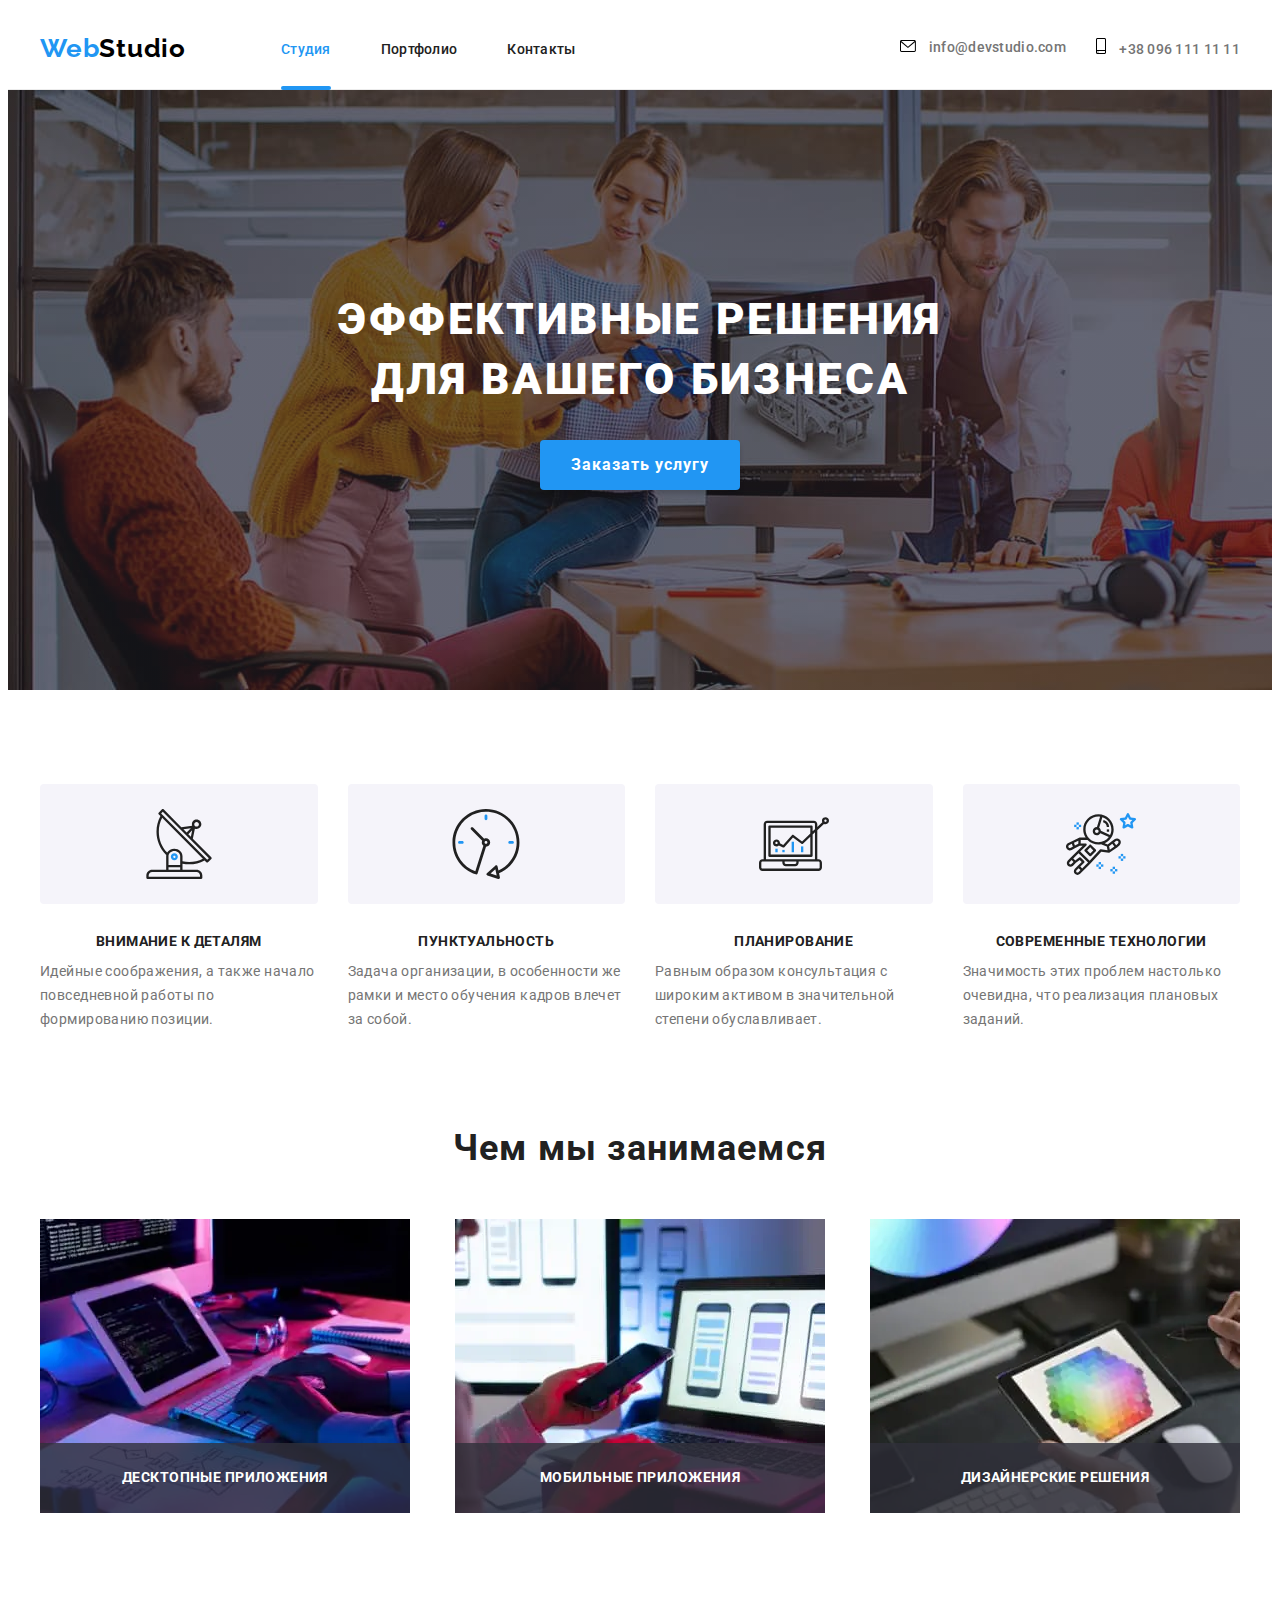
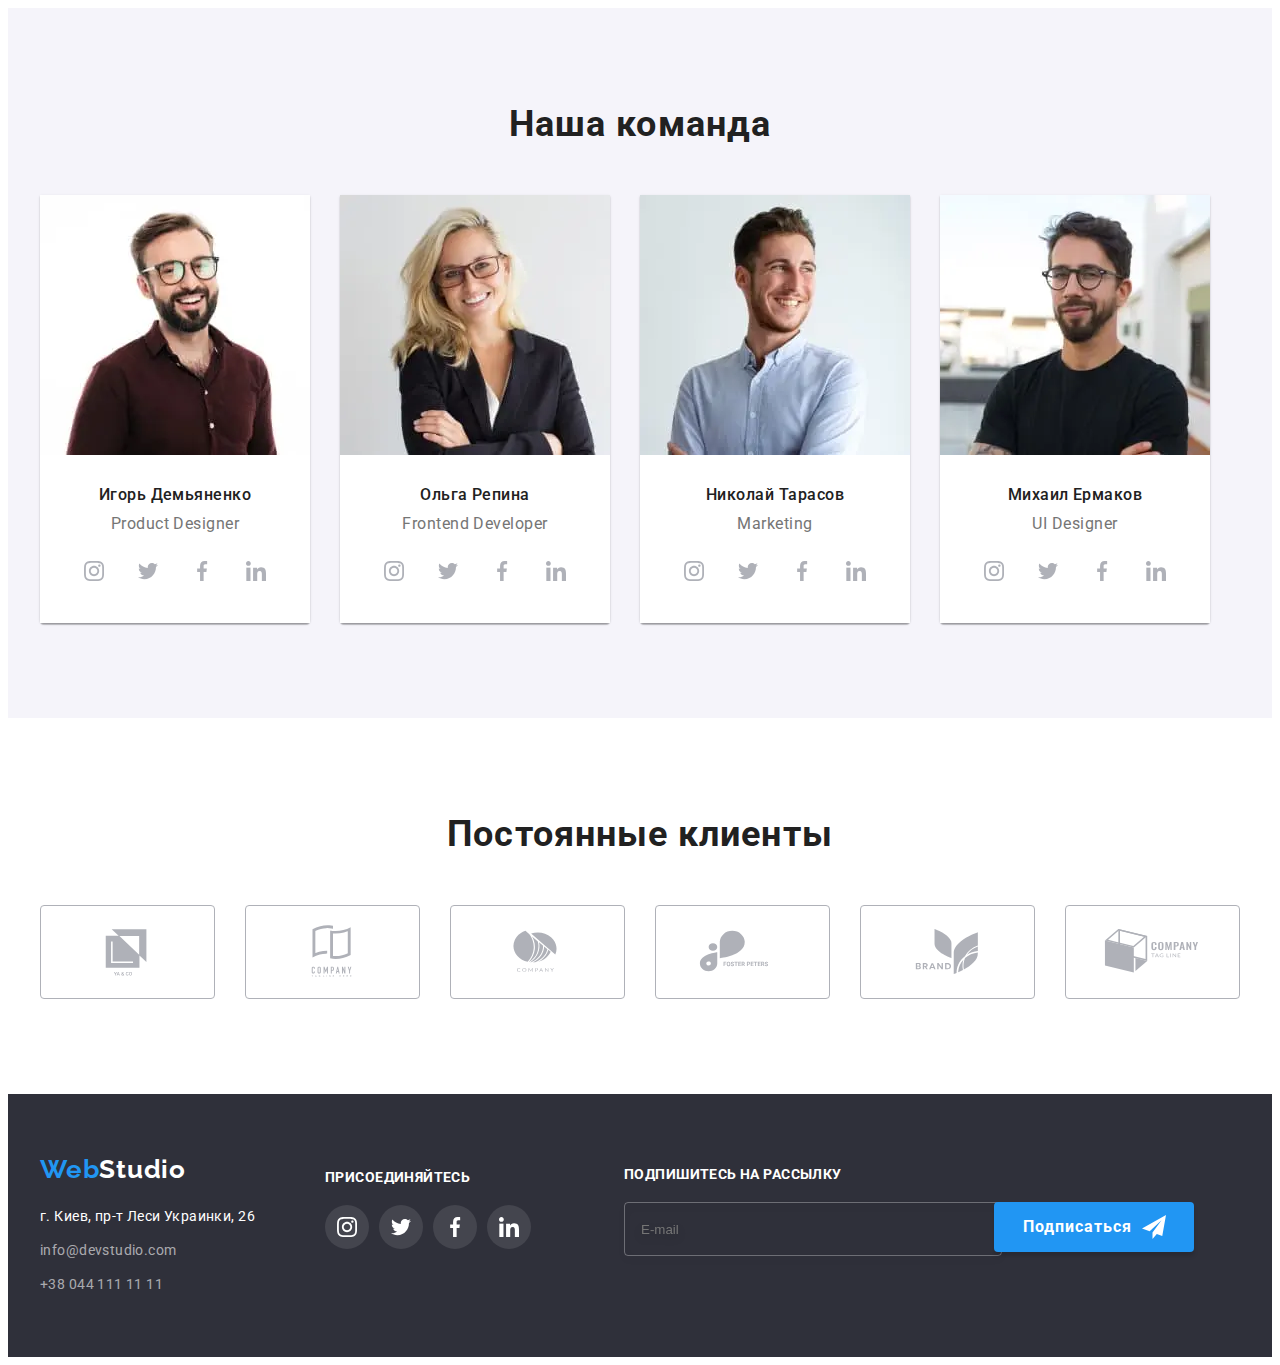
==== commit 764ddb82: "14-53" ====
--- a/index.html
+++ b/index.html
@@ -165,30 +165,60 @@
             <ul class="list services-list">
                 <li class="services-list__item"> 
                         <p class="services-list__description">Десктопные приложения</p>
+                        <picture>
+                            <source
+                            srcset="./images/actions/print-desktop.webp 1x, ./images/actions/print-desktop@2x.webp 2x" 
+                            media="(min-width: 1200px)"
+                            type="image/webp"
+                            />
+                            <source
+                                srcset="./images/actions/print-desktop.jpg 1x, ./images/actions/print-desktop@2x.jpg 2x" 
+                                media="(min-width: 1200px)"
+                            />
+                            <img 
+                            src="./images/actions/print-desktop.jpg" 
+                            alt="печатать на клавиатуре" 
+                            width="370" 
+                            height="294">
+                        </picture>
+                </li>
+                <li class="services-list__item">
+                    <p class="services-list__description">Мобильные приложения</p>
+                    <picture>
+                        <source
+                        srcset="./images/actions/phone-desktop.webp 1x, ./images/actions/phone-desktop@2x.webp 2x" 
+                        media="(min-width: 1200px)"
+                        type="image/webp"
+                        />
+                        <source
+                            srcset="./images/actions/phone-desktop.jpg 1x, ./images/actions/phone-desktop@2x.jpg 2x" 
+                            media="(min-width: 1200px)"
+                        />
                         <img 
-                        srcset="./images/actions/print.jpg 1x, ./images/actions/print@2x.jpg 2x, " 
-                        src="./images/actions/print.jpg" 
-                        alt="печатать на клавиатуре" 
+                        src="./images/actions/phone-desktop.jpg" 
+                        alt="держать телефон в руке" 
                         width="370" 
                         height="294">
-                </li>
-                <li class="services-list__item">
-                    <p class="services-list__description">Мобильные приложения</p>
-                    <img 
-                    srcset="./images/actions/phone.jpg 1x, ./images/actions/phone@2x.jpg 2x" 
-                    src="./images/actions/phone.jpg" 
-                    alt="держать телефон в руке" 
-                    width="370" 
-                    height="294">
+                    </picture>
                 </li>
                 <li class="services-list__item">
                     <p class="services-list__description">Дизайнерские решения</p>
-                    <img 
-                    srcset="./images/actions/tablet.jpg 1x, ./images/actions/tablet@2x.jpg 2x" 
-                    src="./images/actions/tablet.jpg" 
-                    alt="держать планшет" 
-                    width="370" 
-                    height="294">
+                    <picture>
+                        <source
+                        srcset="./images/actions/tablet-desktop.webp 1x, ./images/actions/tablet-desktop@2x.webp 2x" 
+                        media="(min-width: 1200px)"
+                        type="image/webp"
+                        />
+                        <source
+                            srcset="./images/actions/tablet-desktop.jpg 1x, ./images/actions/tablet-desktop@2x.jpg 2x" 
+                            media="(min-width: 1200px)"
+                        />
+                        <img 
+                        src="./images/actions/tablet-desktop.jpg" 
+                        alt="держать планшет" 
+                        width="370" 
+                        height="294">
+                    </picture>
                 </li>
             </ul>
         </div>
@@ -200,24 +230,38 @@
                 <li class="team-list__card">
                     <picture>
                         <source
-                            srcset="./images/team/igor.jpg 1x, ./images/team/igor@2x.jpg 2x" 
+                        srcset="./images/team/igor-desktop.webp 1x, ./images/team/igor-desktop@2x.webp 2x" 
+                        media="(min-width: 1200px)"
+                        type="image/webp"
+                        />
+                        <source
+                            srcset="./images/team/igor-desktop.jpg 1x, ./images/team/igor-desktop@2x.jpg 2x" 
                             media="(min-width: 1200px)"
                         />
-                        <source 
-                            srcset=" "
+                        <source
+                        srcset="./images/team/igor-tablet.webp 1x, ./images/team/igor-tablet@2x.webp 2x" 
+                        media="(min-width: 768px)"
+                        type="image/webp"
+                        />
+                        <source 
+                            srcset="./images/team/igor-tablet.jpg 1x, ./images/team/igor-tablet@2x.jpg 2x"
                             media="(min-width: 768px)" 
                         />
-                        <source 
-                            srcset=" " 
+                        <source
+                        srcset="./images/team/igor-mobile.webp 1x, ./images/team/igor-mobile@2x.webp 2x" 
+                        media="(max-width: 767px)"
+                        type="image/webp"
+                        />
+                        <source 
+                            srcset="./images/team/igor-mobile.jpg 1x, ./images/team/igor-mobile@2x.jpg 2x" 
                             media="(max-width: 767px)" 
                         />
                             <img 
                             class="team-list__img"
-                            src="" 
+                            src="./images/team/igor-desktop.jpg" 
                             alt="Игорь"
                             />
                     </picture>
-                    
                     <div class="team-list__description">
                         <h3 class="team-list__name">Игорь Демьяненко</h3>
                         <p class="team-list__profession" lang="en">Product Designer</p>
@@ -255,11 +299,40 @@
                     </div>
                 </li>
                 <li class="team-list__card">
-                    <img 
-                    srcset="./images/team/olga.jpg 1x, ./images/team/olga@2x.jpg 2x" 
-                    class="team-list__img" 
-                    src="./images/team/olga.jpg" 
-                    alt="Ольга">
+                    <picture>
+                        <source
+                        srcset="./images/team/olga-desktop.webp 1x, ./images/team/olga-desktop@2x.webp 2x" 
+                        media="(min-width: 1200px)"
+                        type="image/webp"
+                        />
+                        <source
+                            srcset="./images/team/olga-desktop.jpg 1x, ./images/team/olga-desktop@2x.jpg 2x" 
+                            media="(min-width: 1200px)"
+                        />
+                        <source
+                        srcset="./images/team/olga-tablet.webp 1x, ./images/team/olga-tablet@2x.webp 2x" 
+                        media="(min-width: 768px)"
+                        type="image/webp"
+                        />
+                        <source 
+                            srcset="./images/team/olga-tablet.jpg 1x, ./images/team/olga-tablet@2x.jpg 2x"
+                            media="(min-width: 768px)" 
+                        />
+                        <source
+                        srcset="./images/team/olga-mobile.webp 1x, ./images/team/olga-mobile@2x.webp 2x" 
+                        media="(max-width: 767px)"
+                        type="image/webp"
+                        />
+                        <source 
+                            srcset="./images/team/olga-mobile.jpg 1x, ./images/team/olga-mobile@2x.jpg 2x" 
+                            media="(max-width: 767px)" 
+                        />
+                            <img 
+                            class="team-list__img"
+                            src="./images/team/olga-desktop.jpg" 
+                            alt="Ольга"
+                            />
+                    </picture>
                    <div class="team-list__description">
                         <h3 class="team-list__name">Ольга Репина</h3>
                         <p class="team-list__profession" lang="en">Frontend Developer</p>
@@ -296,11 +369,40 @@
                    </div>
                 </li>
                 <li class="team-list__card">
-                    <img 
-                    srcset="./images/team/nikolay.jpg 1x, ./images/team/nikolay@2x.jpg 2x" 
-                    class="team-list__img" 
-                    src="./images/team/nikolay.jpg" 
-                    alt="Николай">
+                    <picture>
+                        <source
+                        srcset="./images/team/nikolay-desktop.webp 1x, ./images/team/nikolay-desktop@2x.webp 2x" 
+                        media="(min-width: 1200px)"
+                        type="image/webp"
+                        />
+                        <source
+                            srcset="./images/team/nikolay-desktop.jpg 1x, ./images/team/nikolay-desktop@2x.jpg 2x" 
+                            media="(min-width: 1200px)"
+                        />
+                        <source
+                        srcset="./images/team/nikolay-tablet.webp 1x, ./images/team/nikolay-tablet@2x.webp 2x" 
+                        media="(min-width: 768px)"
+                        type="image/webp"
+                        />
+                        <source 
+                            srcset="./images/team/nikolay-tablet.jpg 1x, ./images/team/nikolay-tablet@2x.jpg 2x"
+                            media="(min-width: 768px)" 
+                        />
+                        <source
+                        srcset="./images/team/nikolay-mobile.webp 1x, ./images/team/nikolay-mobile@2x.webp 2x" 
+                        media="(max-width: 767px)"
+                        type="image/webp"
+                        />
+                        <source 
+                            srcset="./images/team/nikolay-mobile.jpg 1x, ./images/team/nikolay-mobile@2x.jpg 2x" 
+                            media="(max-width: 767px)" 
+                        />
+                            <img 
+                            class="team-list__img"
+                            src="./images/team/nikolay-desktop.jpg" 
+                            alt="Николай"
+                            />
+                    </picture>
                     <div class="team-list__description">
                         <h3 class="team-list__name">Николай Тарасов</h3>
                         <p class="team-list__profession" lang="en">Marketing</p>
@@ -337,11 +439,40 @@
                     </div>
                 </li>
                 <li class="team-list__card">
-                    <img 
-                    srcset="./images/team/mikhail.jpg 1x, ./images/team/mikhail@2x.jpg 2x" 
-                    class="team-list__img" 
-                    src="./images/team/mikhail.jpg" 
-                    alt="Михаил">
+                    <picture>
+                        <source
+                        srcset="./images/team/mikhail-desktop.webp 1x, ./images/team/mikhail-desktop@2x.webp 2x" 
+                        media="(min-width: 1200px)"
+                        type="image/webp"
+                        />
+                        <source
+                            srcset="./images/team/mikhail-desktop.jpg 1x, ./images/team/mikhail-desktop@2x.jpg 2x" 
+                            media="(min-width: 1200px)"
+                        />
+                        <source
+                        srcset="./images/team/mikhail-tablet.webp 1x, ./images/team/mikhail-tablet@2x.webp 2x" 
+                        media="(min-width: 768px)"
+                        type="image/webp"
+                        />
+                        <source 
+                            srcset="./images/team/mikhail-tablet.jpg 1x, ./images/team/mikhail-tablet@2x.jpg 2x"
+                            media="(min-width: 768px)" 
+                        />
+                        <source
+                        srcset="./images/team/mikhail-mobile.webp 1x, ./images/team/mikhail-mobile@2x.webp 2x" 
+                        media="(max-width: 767px)"
+                        type="image/webp"
+                        />
+                        <source 
+                            srcset="./images/team/mikhail-mobile.jpg 1x, ./images/team/mikhail-mobile@2x.jpg 2x" 
+                            media="(max-width: 767px)" 
+                        />
+                            <img 
+                            class="team-list__img"
+                            src="./images/team/mikhail-desktop.jpg" 
+                            alt="Михаил"
+                            />
+                    </picture>
                    <div class="team-list__description">
                         <h3 class="team-list__name">Михаил Ермаков</h3>
                         <p class="team-list__profession" lang="en">UI Designer</p>
@@ -552,6 +683,4 @@
     <script src="./js/modal.js"></script>
     <script src="./js/menu.js"></script>
 </body>
-</html>
-
-<!-- 2-19 -->+</html>--- a/css/main.min.css
+++ b/css/main.min.css
@@ -1,2 +1,2 @@
-:root{--primary-font-family: "Roboto", sans-serif;--secondary-font-family:"Raleway", sans-serif;--accent-color:#2196F3;--hover-focus-btn-color:#188CE8;--main-font-color: #212121;--secondary-font-color: #757575;--main-background-color: #FFFFFF;--hero-footer-background-color: #2F303A;--team-background-color: #F5F4FA;--logo-studio-header-color: #000000}.visually-hidden{position:absolute;width:1px;height:1px;margin:-1px;border:0;padding:0;white-space:nowrap;clip-path:inset(100%);clip:rect(0 0 0 0);overflow:hidden}.body{font-family:var(--primary-font-family);background:var(--main-background-color);overflow:auto}h1,h2,h3,h4,h5,h6,p{margin-top:0;margin-bottom:0}ul,ol{margin-top:0;margin-bottom:0;padding-left:0}img{display:block;max-width:100%;height:auto}.list{list-style:none}.link{text-decoration:none;color:none}.sections{padding-top:60px;padding-bottom:60px}@media screen and (min-width: 1200px){.sections{padding-top:95px;padding-bottom:95px}}.container{padding-left:15px;padding-right:15px}@media screen and (min-width: 480px){.container{width:480px;margin-left:auto;margin-right:auto}}@media screen and (min-width: 768px){.container{width:768px}}@media screen and (min-width: 1200px){.container{width:1200px}}.modal-btn{min-width:200px;padding:10px 30px;font-family:inherit;font-weight:700;font-size:16px;line-height:1.87;letter-spacing:0.06em;background-color:var(--accent-color);color:var(--main-background-color);cursor:pointer;margin-top:30px;border:1px;border-radius:4px;box-shadow:0px 4px 4px rgba(0,0,0,0.15);transition:background-color 250ms cubic-bezier(0.4, 0, 0.2, 1)}.modal-btn:hover,.modal-btn:focus{background-color:var(--hover-focus-btn-color)}.logo{font-family:var(--secondary-font-family);font-weight:700;font-size:24px;line-height:1.17;letter-spacing:0.03em;color:var(--accent-color)}.logo__studio-header{color:var(--logo-studio-header-color)}@media screen and (min-width: 1200px){.logo{font-size:26px;line-height:1.19}}.team-title{font-weight:700;font-size:28px;line-height:1.17;text-align:center;letter-spacing:0.03em;color:var(--main-font-color);margin-bottom:30px}@media screen and (min-width: 1200px){.services-title,.team-title{font-weight:700;font-size:36px;line-height:1.17;text-align:center;letter-spacing:0.03em;color:var(--main-font-color);margin-bottom:50px}}.modal{position:absolute;top:50%;left:50%;transform:translate(-50%, -50%);width:450px;background-color:#fff;box-shadow:0px 1px 3px rgba(0,0,0,0.12),0px 1px 1px rgba(0,0,0,0.14),0px 2px 1px rgba(0,0,0,0.2);border-radius:4px;padding:40px}.contact-form-title{display:block;font-family:var(--primary-font-family);font-weight:700;font-size:20px;line-height:1.5;text-align:center;letter-spacing:0.03em;color:var(--main-font-color);width:370px}.backdrop{position:fixed;top:0;left:0;width:100vw;height:100vh;background-color:rgba(0,0,0,0.2);transition:opacity 500ms cubic-bezier(0.4, 0, 0.2, 1),visibility 500ms cubic-bezier(0.4, 0, 0.2, 1),pointer-events 500ms cubic-bezier(0.4, 0, 0.2, 1)}.backdrop.is-hidden{opacity:0;visibility:hidden;pointer-events:none}.modal-close-button{position:absolute;top:8px;right:8px;width:30px;height:30px;display:flex;align-items:center;justify-content:center;border-radius:50%;border:1px solid rgba(0,0,0,0.1);background-color:transparent;padding:0;cursor:pointer}.modal-close-button:hover{fill:var(--accent-color)}.modal-close-button:focus{outline:none;border-color:var(--accent-color);fill:var(--accent-color)}.contact-form-field{display:block;margin-top:10px}.contact-form-label{font-family:var(--primary-font-family);font-weight:400;font-size:12px;line-height:1,17;letter-spacing:0.01em;color:var(--secondary-font-color)}.contact-form-input-wrapper{display:block;margin-top:4px;position:relative}.contact-form-input{width:100%;height:40px;padding-left:42px;border:1px solid rgba(33,33,33,0.2);border-radius:4px;transition:border-color 250ms cubic-bezier(0.4, 0, 0.2, 1)}.contact-form-input:focus{outline:none;border-color:var(--accent-color)}.contact-form-input-svg{display:block;position:absolute;top:50%;left:12px;transform:translateY(-50%);transition:fill 250ms cubic-bezier(0.4, 0, 0.2, 1)}.contact-form-input:focus+.contact-form-input-svg{fill:var(--accent-color)}.contact-form-message{width:100%;height:120px;margin-top:4px;padding:12px 16px;border:1px solid rgba(33,33,33,0.2);border-radius:4px;resize:none;transition:border-color 250ms cubic-bezier(0.4, 0, 0.2, 1)}.contact-form-message::placeholder{font-family:var(--primary-font-family);font-weight:400;font-size:12px;line-height:1.17;letter-spacing:0.01em;color:rgba(117,117,117,0.5)}.contact-form-message:focus{outline:none;border-color:var(--accent-color)}.contact-form-checkbox-wrapper{margin-bottom:30px}.contact-form-checkbox-label{display:flex;justify-content:center;align-items:center;margin-top:20px;font-weight:400;font-size:12px;line-height:1,17;letter-spacing:0.03em;color:var(--secondary-font-color)}.contact-form-checkbox-label::before{display:inline-block;content:"";width:16px;height:15px;margin-right:8px;border:2px solid #212121;box-shadow:0px 1px 3px rgba(0,0,0,0.12),0px 1px 1px rgba(0,0,0,0.14),0px 2px 1px rgba(0,0,0,0.2);border-radius:4px;cursor:pointer}.contact-form-checkbox:focus+.contact-form-checkbox-label::before{outline:1px solid rgba(0,0,255,0.5)}.contact-form-checkbox:checked+.contact-form-checkbox-label::before{background-image:url(../images/tick.png);background-color:var(--accent-color);background-repeat:no-repeat;background-position:50% 50%;border:0px}.contact-form-checkbox-link{color:var(--accent-color)}.contact-form-btn{display:block;margin:0 auto;min-width:200px;height:50px;background-color:var(--accent-color);color:#FFFFFF;box-shadow:0px 4px 4px rgba(0,0,0,0.15);border-radius:4px;cursor:pointer;transition:background-color 250ms cubic-bezier(0.4, 0, 0.2, 1);border:0}.contact-form-btn:hover,.contact-form-btn:focus{background-color:var(--hover-focus-btn-color)}@media screen and (min-width: 1200px){.modal{width:528px}.contact-form-title{line-height:1.15;width:auto}.contact-form-checkbox-label{font-size:14px;line-height:1,71}}.header{position:relative;padding-top:10px;padding-bottom:10px}.header-container{position:relative;display:flex;align-items:center}@media screen and (max-width: 767px){.nav-info{display:none}.navigation{display:none}.header-container{justify-content:space-between}.burger-button{background-color:transparent;border:none;padding:0;line-height:0}.burger-button:hover,.burger-button:focus{fill:var(--accent-color)}.mobile-menu{position:absolute;top:0;left:0;width:100vw;height:100vh;overflow:auto;background-color:#FFFFFF;box-shadow:0px 4px 8px rgba(0,0,0,0.04),0px 2px 4px rgba(0,0,0,0.08),0px 1px 3px rgba(0,0,0,0.16);opacity:0;visibility:hidden;pointer-events:none;transition:opacity 250ms linear, visibility 250ms linear}.mobile-menu.is-open{opacity:1;visibility:visible;pointer-events:auto}.mobile-menu__close-btn{position:absolute;top:10px;right:15px;background-color:transparent;border:none;padding:0;line-height:0}.mobile-menu__close-btn:hover,.mobile-menu__close-btn:focus{fill:var(--accent-color)}.mobile-menu__container{position:relative;padding-top:48px;padding-left:40px;width:100vw;height:100vh}.mobile-menu__item:not(:last-child){margin-bottom:32px}.mobile-menu__link{font-weight:500;font-size:40px;line-height:1.175;letter-spacing:0.02em;color:var(--main-font-color)}.mobile-menu__active-page{color:var(--accent-color)}.mobile-menu__link-network{display:block;position:absolute;bottom:48px;left:40px}.mobile-menu__link-tel{font-weight:500;font-size:34px;line-height:1.17;letter-spacing:0.02em;color:var(--accent-color)}.mobile-menu-mail-item{margin-top:32px}.mobile-menu__link-mail{font-weight:500;font-size:24px;line-height:1.17;letter-spacing:0.02em;color:var(--secondary-font-color)}.mobile-menu__list-link{display:flex;margin-top:64px}.mobile-menu__network{display:list-item;font-weight:500;font-size:18px;line-height:1.22;letter-spacing:0.02em;color:var(--accent-color)}.mobile-menu__list-network{display:flex}.mobile-menu__list-network:not(:last-child){margin-right:10px}.mobile-menu__list-network:not(:first-child)::before{width:0px;height:22px;content:'';border:1px solid rgba(33,33,33,0.2);margin-right:10px}}@media screen and (min-width: 768px){.burger-button{display:none}.mobile-menu{display:none}.header{padding-top:26px;padding-bottom:26px}.navigation{margin-left:88px}.nav-list{display:flex;align-items:center}.nav-list__item{position:relative}.nav-list__item:not(:first-child){margin-left:50px}.nav-list__link{font-weight:500;font-size:14px;line-height:1.14;letter-spacing:0.02em;color:var(--main-font-color)}.nav-list__link::after{display:none;width:100%;height:4px;content:'';border-radius:4px;margin-top:28px;background-color:var(--accent-color)}.nav-list__link:hover,.nav-list__link:focus{color:var(--accent-color)}.nav-list__link:hover::after,.nav-list__link:focus::after{display:flex;position:absolute}.active-page{color:var(--accent-color)}.active-page::after{display:flex;width:100%;height:4px;content:'';border-radius:4px;margin-top:28px;background-color:var(--accent-color);position:absolute}.nav-info{position:absolute;top:auto;right:15px;font-weight:500;font-size:12px;line-height:1.17;letter-spacing:0.02em}.nav-info__maill,.nav-info__tel{display:block;color:var(--secondary-font-color)}.nav-info__maill-svg{margin-right:8px;width:14px;height:10px}.nav-info__tel-svg{margin-right:8px;width:10px;height:14px}}@media screen and (min-width: 1200px){.navigation{margin-left:95px}.header{padding-top:25px;padding-bottom:25px;border-bottom:1px solid #ECECEC}.nav-list__link{transition:color 250ms cubic-bezier(0.4, 0, 0.2, 1)}.nav-info{display:flex;align-items:center;justify-content:center;font-size:14px;line-height:1.14}.nav-info__maill,.nav-info__tel{transition:color 250ms cubic-bezier(0.4, 0, 0.2, 1),fill 250ms cubic-bezier(0.4, 0, 0.2, 1)}.nav-info__maill:hover,.nav-info__maill:focus,.nav-info__tel:hover,.nav-info__tel:focus{color:var(--accent-color);fill:var(--accent-color)}.nav-info__maill-svg{margin-right:10px;width:16px;height:12px}.nav-info__tel-svg{margin-right:10px;width:10px;height:16px}.nav-info__tel{margin-left:30px}}.hero-title{font-weight:900;font-size:26px;line-height:1.62;text-align:center;letter-spacing:0.06em;text-transform:uppercase;color:var(--main-background-color)}.hero-section{display:flex;background-color:var(--hero-footer-background-color);background-image:linear-gradient(rgba(47,48,58,0.4), rgba(47,48,58,0.4)),url(../images/bg/bg-hero.jpg);background-size:cover;height:400px;flex-grow:1}@media (min-device-pixel-ratio: 2), (min-resolution: 192dpi), (min-resolution: 2dppx){.hero-section{background-image:linear-gradient(rgba(47,48,58,0.4), rgba(47,48,58,0.4)),url(../images/bg/bg-hero2x.jpg)}}.hero-container{display:flex;flex-direction:column;align-items:center;justify-content:center}@media screen and (min-width: 1200px){.hero-section{background-color:var(--hero-footer-background-color);background-image:linear-gradient(rgba(47,48,58,0.4), rgba(47,48,58,0.4)),url(../images/bg/bg-hero.jpg);background-size:cover;height:600px;flex-grow:1}}@media screen and (min-width: 1200px) and (min-device-pixel-ratio: 2), screen and (min-width: 1200px) and (min-resolution: 192dpi), screen and (min-width: 1200px) and (min-resolution: 2dppx){.hero-section{background-image:linear-gradient(rgba(47,48,58,0.4), rgba(47,48,58,0.4)),url(../images/bg/bg-hero2x.jpg)}}@media screen and (min-width: 1200px){.hero-title{font-weight:900;font-size:44px;line-height:1.36;text-align:center;letter-spacing:0.06em;text-transform:uppercase;color:var(--main-background-color)}}.about-section{padding-top:60px}.about-container__list{display:block;align-items:center;justify-content:center}.about-container__icon{display:flex;align-items:center;justify-content:center;height:120px;background-color:var(--team-background-color);border-radius:4px}.about-container__text{display:block;margin-top:30px}.about-container__title{font-weight:700;font-size:14px;line-height:1.14;letter-spacing:0.03em;text-align:center;text-transform:uppercase;color:var(--main-font-color)}.about-container__description{font-size:14px;line-height:1.71;letter-spacing:0.03em;color:var(--secondary-font-color);margin-top:10px}@media screen and (max-width: 767px){.about-container__list:not(:first-child){padding-top:30px}.description-indent{display:none}}@media screen and (min-width: 768px){.about-container{display:flex;flex-wrap:wrap;justify-content:space-between}.description-indent{display:none}.about-container__description{display:flex;flex-wrap:wrap}}@media screen and (min-width: 768px) and (max-width: 1199px){.about-container__list{flex-basis:calc((100% - 30px) / 2)}.about-container__list:nth-child(n+3){padding-top:30px}}@media screen and (min-width: 1200px){.about-section{padding-top:94px}.about-container__list{flex-basis:calc((100% - 90px) / 4)}}@media screen and (max-width: 1199px){.services{display:none}}@media screen and (min-width: 1200px){.services-list{display:flex;justify-content:space-between}.services-list__item{position:relative}.services-list__description{position:absolute;bottom:0;left:0;width:100%;padding-top:27px;padding-bottom:27px;color:#FFFFFF;font-family:var(--primary-font-family);font-weight:700;font-size:14px;line-height:1.14;text-align:center;letter-spacing:0.03em;text-transform:uppercase;background-color:rgba(47,48,58,0.8)}}@media screen and (max-width: 1199px){.team-list__card:nth-child(n+3){margin-top:30px}}@media screen and (max-width: 767px){.team-list__card:not(:first-child){margin-top:30px}}.team{background:var(--team-background-color)}.team-list__img{width:450px;max-height:460px}.team-list__card{box-shadow:0px 1px 3px rgba(0,0,0,0.12),0px 1px 1px rgba(0,0,0,0.14),0px 2px 1px rgba(0,0,0,0.2);border-radius:0px 0px 4px 4px}.team-list__description{padding-top:30px;padding-bottom:30px;background-color:var(--main-background-color)}.team-list__name{margin-bottom:10px;font-weight:500;font-size:16px;line-height:1.19;text-align:center;letter-spacing:0.03em;color:var(--main-font-color)}.team-list__profession{font-size:16px;line-height:1.19;text-align:center;letter-spacing:0.03em;color:var(--secondary-font-color)}.team-networks{display:flex;justify-content:center;align-items:center;margin-top:16px}.team-networks__link{display:flex;justify-content:center;align-items:center;width:44px;height:44px;border-radius:50%;background-color:var(--main-background-color);fill:#AFB1B8;transition:fill 250ms cubic-bezier(0.4, 0, 0.2, 1),background-color 250ms cubic-bezier(0.4, 0, 0.2, 1)}.team-networks__link:hover,.team-networks__link:focus{fill:var(--main-background-color);background-color:var(--accent-color)}.team-networks__list:not(:first-child){margin-left:10px}@media screen and (min-width: 768px){.team-list__img{width:354px;height:374px}.team-list{display:flex;flex-wrap:wrap;margin-left:-30px}.team-list__card{margin-left:30px}}@media screen and (min-width: 1200px){.team-list__img{width:270px;height:260px}}.customers-list{display:flex;justify-content:space-between;flex-wrap:wrap}.customers-link{display:flex;justify-content:center;align-items:center;border:1px solid #AFB1B8;height:92px;border-radius:4px;fill:#AFB1B8}@media screen and (max-width: 1199px){.customers-card{flex-basis:calc((100% - 60px) /3)}.customers-card:nth-child(n+4){padding-top:30px}}@media screen and (max-width: 767px){.customers-card{flex-basis:calc((100% - 30px) /2)}.customers-card:nth-child(n+3){padding-top:30px}}@media screen and (min-width: 1200px){.customers-card{flex-basis:calc((100% - 150px) /6)}.customers-link{transition:fill 250ms cubic-bezier(0.4, 0, 0.2, 1),border-color 250ms cubic-bezier(0.4, 0, 0.2, 1)}.customers-link:hover,.customers-link:focus{fill:var(--accent-color);border-color:var(--accent-color)}}.footer{padding-top:60px;padding-bottom:60px;background:var(--hero-footer-background-color)}.logo-studio-footer{color:var(--main-background-color)}.footer-container__address{margin-top:20px}.address-map{font-style:normal;font-size:14px;line-height:1.71;letter-spacing:0.03em;color:var(--main-background-color)}.address-maill,.address-phone{font-style:normal;font-size:14px;line-height:1.71;letter-spacing:0.03em;color:rgba(255,255,255,0.6)}.maill-list,.phone-list{padding-top:8px}.footer-join-title{font-family:var(--primary-font-family);font-weight:700;font-size:14px;line-height:1,14;letter-spacing:0.03em;text-transform:uppercase;color:var(--main-background-color)}.footer-join-list{display:flex;justify-content:center;align-items:center;margin-top:20px}.footer-join-list-link{display:flex;justify-content:center;align-items:center;width:44px;height:44px;border-radius:50%;background-color:rgba(255,255,255,0.1);fill:var(--main-background-color)}.footer-join-list-item:not(:first-child){margin-left:10px}.footer-join-label{font-family:var(--primary-font-family);font-weight:700;font-size:14px;line-height:1,14;letter-spacing:0.03em;text-transform:uppercase;color:#FFFFFF}.footer-join-label{width:100%}.footer-join-input{width:100%;height:50px;border:1px solid rgba(255,255,255,0.3);filter:drop-shadow(0px 4px 4px rgba(0,0,0,0.15));border-radius:4px;padding-left:16px;color:#FFFFFF;background-color:transparent}.footer-join-form{margin-top:20px;display:flex;flex-direction:column;justify-content:center;align-items:center}.footer-join-btn{position:relative;display:flex;align-items:center;text-align:center;min-height:50px;background:var(--accent-color);box-shadow:0px 4px 4px rgba(0,0,0,0.15);border:0;border-radius:4px;padding:0px 0px 0px 29px;color:#FFFFFF;font-family:var(--primary-font-family);font-weight:700;font-size:16px;line-height:1.87;letter-spacing:0.06em}.footer-join-btn-svg{display:block;position:absolute;top:50%;right:28px;transform:translateY(-50%)}@media screen and (max-width: 1199px){.footer-container__contacts{text-align:center}.footer-join{text-align:center}.footer-join-subscribe{margin-top:60px;text-align:center;justify-content:center;align-items:center}.footer-join-btn{margin-top:20px;width:200px}}@media screen and (max-width: 767px){.footer-join{margin-top:60px}}@media screen and (min-width: 768px){.footer-container{display:flex;flex-wrap:wrap}.footer-join{margin-top:5px}.footer-join-input{width:450px}}@media screen and (min-width: 768px) and (max-width: 1199px){.footer-container{justify-content:space-between;padding-left:76px;padding-right:90px}.footer-join-subscribe{margin-left:auto;margin-right:auto}}@media screen and (min-width: 1200px){.footer-join{margin-top:15px;margin-left:70px}.footer-join-list-link{transition:background-color 250ms cubic-bezier(0.4, 0, 0.2, 1)}.footer-join-list-link:hover,.footer-join-list-link:focus{background-color:var(--accent-color)}.map-list{margin-top:20px}.maill-list,.phone-list{padding-top:10px}.footer-join-input{width:358px}.footer-join-form{position:absolute;width:570px}.footer-join-btn{position:absolute;top:0;right:0;min-width:200px;transition:background-color 250ms cubic-bezier(0.4, 0, 0.2, 1)}.footer-join-btn:hover,.footer-join-btn:focus{background-color:var(--accent-color)}.footer-join-btn .footer-join-btn-svg{transition:fill 250ms cubic-bezier(0.4, 0, 0.2, 1)}.footer-join-subscribe{margin-left:93px;margin-top:12px}}.list-portfolio{display:flex;align-items:center;justify-content:center}.btn-list-portfolio:not(:last-child){margin-right:10px}.portfolio-btn{font-family:inherit;font-weight:500;font-size:16px;line-height:1.63;text-align:center;letter-spacing:0.03em;background-color:var(--team-background-color);color:var(--main-font-color);cursor:pointer;border:0px solid;border-radius:4px;padding:6px 20px;transition:color 250ms cubic-bezier(0.4, 0, 0.2, 1),background-color 250ms cubic-bezier(0.4, 0, 0.2, 1),box-shadow 250ms cubic-bezier(0.4, 0, 0.2, 1)}.portfolio-btn:hover,.portfolio-btn:focus{color:var(--main-background-color);background-color:var(--accent-color);box-shadow:0px 3px 1px rgba(0,0,0,0.1),0px 1px 2px rgba(0,0,0,0.08),0px 2px 2px rgba(0,0,0,0.12)}.portfolio{display:flex;flex-wrap:wrap;margin-left:-30px;margin-top:55px}.portfolio-group{margin-left:30px;background:var(--main-background-color);transition:box-shadow 250ms cubic-bezier(0.4, 0, 0.2, 1)}.portfolio-group:hover,.portfolio-group:focus{box-shadow:0px 1px 1px rgba(0,0,0,0.12),0px 4px 4px rgba(0,0,0,0.06),1px 4px 6px rgba(0,0,0,0.16)}.portfolio-group:not(:nth-child(-n+3)){margin-top:30px}.portfolio-border{padding-top:20px;padding-bottom:20px;padding-left:24px;border:1px solid #EEEEEE}.portfolio-title{font-weight:700;font-size:18px;line-height:2;letter-spacing:0.06em;color:var(--main-font-color)}.portfolio-description{padding-top:4px;font-size:16px;line-height:1.88;letter-spacing:0.03em;color:var(--secondary-font-color)}.portfolio-group-img-link{position:relative;overflow:hidden}.overlay{position:absolute;top:0;left:0;width:100%;height:100%;background-color:rgba(33,150,243,0.9);font-family:var(--primary-font-family);font-size:18px;line-height:1,56;letter-spacing:0.03em;color:#FFFFFF;padding:63px 24px 63px 24px;overflow:auto;transform:translateY(100%);transition:transform 250ms cubic-bezier(0.4, 0, 0.2, 1)}.portfolio-group-link:hover .overlay,.portfolio-group-link:focus .overlay{transform:translateY(0%)}
+:root{--primary-font-family: "Roboto", sans-serif;--secondary-font-family:"Raleway", sans-serif;--accent-color:#2196F3;--hover-focus-btn-color:#188CE8;--main-font-color: #212121;--secondary-font-color: #757575;--main-background-color: #FFFFFF;--hero-footer-background-color: #2F303A;--team-background-color: #F5F4FA;--logo-studio-header-color: #000000}.visually-hidden{position:absolute;width:1px;height:1px;margin:-1px;border:0;padding:0;white-space:nowrap;clip-path:inset(100%);clip:rect(0 0 0 0);overflow:hidden}.body{font-family:var(--primary-font-family);background:var(--main-background-color);overflow:auto}h1,h2,h3,h4,h5,h6,p{margin-top:0;margin-bottom:0}ul,ol{margin-top:0;margin-bottom:0;padding-left:0}img{display:block;max-width:100%;height:auto}.list{list-style:none}.link{text-decoration:none;color:none}.sections{padding-top:60px;padding-bottom:60px}@media screen and (min-width: 1200px){.sections{padding-top:95px;padding-bottom:95px}}.container{padding-left:15px;padding-right:15px}@media screen and (min-width: 480px){.container{width:480px;margin-left:auto;margin-right:auto}}@media screen and (min-width: 768px){.container{width:768px}}@media screen and (min-width: 1200px){.container{width:1200px}}.modal-btn{min-width:200px;padding:10px 30px;font-family:inherit;font-weight:700;font-size:16px;line-height:1.87;letter-spacing:0.06em;background-color:var(--accent-color);color:var(--main-background-color);cursor:pointer;margin-top:30px;border:1px;border-radius:4px;box-shadow:0px 4px 4px rgba(0,0,0,0.15);transition:background-color 250ms cubic-bezier(0.4, 0, 0.2, 1)}.modal-btn:hover,.modal-btn:focus{background-color:var(--hover-focus-btn-color)}.logo{font-family:var(--secondary-font-family);font-weight:700;font-size:24px;line-height:1.17;letter-spacing:0.03em;color:var(--accent-color)}.logo__studio-header{color:var(--logo-studio-header-color)}@media screen and (min-width: 1200px){.logo{font-size:26px;line-height:1.19}}.team-title{font-weight:700;font-size:28px;line-height:1.17;text-align:center;letter-spacing:0.03em;color:var(--main-font-color);margin-bottom:30px}@media screen and (min-width: 1200px){.services-title,.team-title{font-weight:700;font-size:36px;line-height:1.17;text-align:center;letter-spacing:0.03em;color:var(--main-font-color);margin-bottom:50px}}.backdrop{position:fixed;top:0;left:0;width:100vw;height:100vh;background-color:rgba(0,0,0,0.2);transition:opacity 500ms cubic-bezier(0.4, 0, 0.2, 1),visibility 500ms cubic-bezier(0.4, 0, 0.2, 1),pointer-events 500ms cubic-bezier(0.4, 0, 0.2, 1)}.backdrop.is-hidden{opacity:0;visibility:hidden;pointer-events:none}.modal{position:absolute;top:50%;left:50%;transform:translate(-50%, -50%);width:450px;background-color:#fff;box-shadow:0px 1px 3px rgba(0,0,0,0.12),0px 1px 1px rgba(0,0,0,0.14),0px 2px 1px rgba(0,0,0,0.2);border-radius:4px;padding:40px}.contact-form-title{display:block;font-family:var(--primary-font-family);font-weight:700;font-size:20px;line-height:1.5;text-align:center;letter-spacing:0.03em;color:var(--main-font-color);width:370px}.modal-close-button{position:absolute;top:8px;right:8px;width:30px;height:30px;display:flex;align-items:center;justify-content:center;border-radius:50%;border:1px solid rgba(0,0,0,0.1);background-color:transparent;padding:0;cursor:pointer}.modal-close-button:hover{fill:var(--accent-color)}.modal-close-button:focus{outline:none;border-color:var(--accent-color);fill:var(--accent-color)}.contact-form-field{display:block;margin-top:10px}.contact-form-label{font-family:var(--primary-font-family);font-weight:400;font-size:12px;line-height:1,17;letter-spacing:0.01em;color:var(--secondary-font-color)}.contact-form-input-wrapper{display:block;margin-top:4px;position:relative}.contact-form-input{width:100%;height:40px;padding-left:42px;border:1px solid rgba(33,33,33,0.2);border-radius:4px;transition:border-color 250ms cubic-bezier(0.4, 0, 0.2, 1)}.contact-form-input:focus{outline:none;border-color:var(--accent-color)}.contact-form-input-svg{display:block;position:absolute;top:50%;left:12px;transform:translateY(-50%);transition:fill 250ms cubic-bezier(0.4, 0, 0.2, 1)}.contact-form-input:focus+.contact-form-input-svg{fill:var(--accent-color)}.contact-form-message{width:100%;height:120px;margin-top:4px;padding:12px 16px;border:1px solid rgba(33,33,33,0.2);border-radius:4px;resize:none;transition:border-color 250ms cubic-bezier(0.4, 0, 0.2, 1)}.contact-form-message::placeholder{font-family:var(--primary-font-family);font-weight:400;font-size:12px;line-height:1.17;letter-spacing:0.01em;color:rgba(117,117,117,0.5)}.contact-form-message:focus{outline:none;border-color:var(--accent-color)}.contact-form-checkbox-wrapper{margin-bottom:30px}.contact-form-checkbox-label{display:flex;justify-content:center;align-items:center;margin-top:20px;font-weight:400;font-size:12px;line-height:1,17;letter-spacing:0.03em;color:var(--secondary-font-color)}.contact-form-checkbox-label::before{display:inline-block;content:"";width:16px;height:15px;margin-right:8px;border:2px solid #212121;box-shadow:0px 1px 3px rgba(0,0,0,0.12),0px 1px 1px rgba(0,0,0,0.14),0px 2px 1px rgba(0,0,0,0.2);border-radius:4px;cursor:pointer}.contact-form-checkbox:focus+.contact-form-checkbox-label::before{outline:1px solid rgba(0,0,255,0.5)}.contact-form-checkbox:checked+.contact-form-checkbox-label::before{background-image:url(../images/tick.png);background-color:var(--accent-color);background-repeat:no-repeat;background-position:50% 50%;border:0px}.contact-form-checkbox-link{color:var(--accent-color)}.contact-form-btn{display:block;margin:0 auto;min-width:200px;height:50px;background-color:var(--accent-color);color:#FFFFFF;box-shadow:0px 4px 4px rgba(0,0,0,0.15);border-radius:4px;cursor:pointer;transition:background-color 250ms cubic-bezier(0.4, 0, 0.2, 1);border:0}.contact-form-btn:hover,.contact-form-btn:focus{background-color:var(--hover-focus-btn-color)}@media screen and (min-width: 1200px){.modal{width:528px}.contact-form-title{line-height:1.15;width:auto}.contact-form-checkbox-label{font-size:14px;line-height:1,71}}@media screen and (max-width: 767px){.mobile-menu{position:fixed;z-index:1000;top:0;left:0;width:100vw;height:100vh;overflow:auto;background-color:#FFFFFF;box-shadow:0px 4px 8px rgba(0,0,0,0.04),0px 2px 4px rgba(0,0,0,0.08),0px 1px 3px rgba(0,0,0,0.16);opacity:0;visibility:hidden;pointer-events:none;transition:opacity 250ms linear, visibility 250ms linear}.mobile-menu.is-open{opacity:1;visibility:visible;pointer-events:auto}.mobile-menu__container{position:absolute;top:50%;left:50%;transform:translate(-50%, -50%);width:480px;padding-top:48px;padding-left:40px;height:100vh}.mobile-menu__close-btn{position:absolute;top:10px;right:15px;background-color:transparent;border:none;padding:0;line-height:0}.mobile-menu__close-btn:hover,.mobile-menu__close-btn:focus{fill:var(--accent-color)}.mobile-menu__item:not(:last-child){margin-bottom:32px}.mobile-menu__link{font-weight:500;font-size:40px;line-height:1.175;letter-spacing:0.02em;color:var(--main-font-color)}.mobile-menu__active-page{color:var(--accent-color)}.mobile-menu__link-network{display:block;position:absolute;bottom:48px;left:40px}.mobile-menu__link-tel{font-weight:500;font-size:34px;line-height:1.17;letter-spacing:0.02em;color:var(--accent-color)}.mobile-menu-mail-item{margin-top:32px}.mobile-menu__link-mail{font-weight:500;font-size:24px;line-height:1.17;letter-spacing:0.02em;color:var(--secondary-font-color)}.mobile-menu__list-link{display:flex;margin-top:64px}.mobile-menu__network{display:list-item;font-weight:500;font-size:18px;line-height:1.22;letter-spacing:0.02em;color:var(--accent-color)}.mobile-menu__list-network{display:flex}.mobile-menu__list-network:not(:last-child){margin-right:10px}.mobile-menu__list-network:not(:first-child)::before{width:0px;height:22px;content:'';border:1px solid rgba(33,33,33,0.2);margin-right:10px}}.header{position:relative;padding-top:10px;padding-bottom:10px}.header-container{position:relative;display:flex;align-items:center}@media screen and (max-width: 767px){.nav-info{display:none}.navigation{display:none}.header-container{justify-content:space-between}.burger-button{background-color:transparent;border:none;padding:0;line-height:0}.burger-button:hover,.burger-button:focus{fill:var(--accent-color)}}@media screen and (min-width: 768px){.burger-button{display:none}.mobile-menu{display:none}.header{padding-top:26px;padding-bottom:26px}.navigation{margin-left:88px}.nav-list{display:flex;align-items:center}.nav-list__item{position:relative}.nav-list__item:not(:first-child){margin-left:50px}.nav-list__link{font-weight:500;font-size:14px;line-height:1.14;letter-spacing:0.02em;color:var(--main-font-color)}.nav-list__link::after{display:none;width:100%;height:4px;content:'';border-radius:4px;margin-top:28px;background-color:var(--accent-color)}.nav-list__link:hover,.nav-list__link:focus{color:var(--accent-color)}.nav-list__link:hover::after,.nav-list__link:focus::after{display:flex;position:absolute}.active-page{color:var(--accent-color)}.active-page::after{display:flex;width:100%;height:4px;content:'';border-radius:4px;margin-top:28px;background-color:var(--accent-color);position:absolute}.nav-info{position:absolute;top:auto;right:15px;font-weight:500;font-size:12px;line-height:1.17;letter-spacing:0.02em}.nav-info__maill,.nav-info__tel{display:block;color:var(--secondary-font-color)}.nav-info__maill-svg{margin-right:8px;width:14px;height:10px}.nav-info__tel-svg{margin-right:8px;width:10px;height:14px}}@media screen and (min-width: 1200px){.navigation{margin-left:95px}.header{padding-top:25px;padding-bottom:25px;border-bottom:1px solid #ECECEC}.nav-list__link{transition:color 250ms cubic-bezier(0.4, 0, 0.2, 1)}.nav-info{display:flex;align-items:center;justify-content:center;font-size:14px;line-height:1.14}.nav-info__maill,.nav-info__tel{transition:color 250ms cubic-bezier(0.4, 0, 0.2, 1),fill 250ms cubic-bezier(0.4, 0, 0.2, 1)}.nav-info__maill:hover,.nav-info__maill:focus,.nav-info__tel:hover,.nav-info__tel:focus{color:var(--accent-color);fill:var(--accent-color)}.nav-info__maill-svg{margin-right:10px;width:16px;height:12px}.nav-info__tel-svg{margin-right:10px;width:10px;height:16px}.nav-info__tel{margin-left:30px}}.hero-title{font-weight:900;font-size:26px;line-height:1.62;text-align:center;letter-spacing:0.06em;text-transform:uppercase;color:var(--main-background-color)}.hero-section{display:flex;background-color:var(--hero-footer-background-color);background-size:cover;flex-grow:1}.hero-container{display:flex;flex-direction:column;align-items:center;justify-content:center}@media screen and (max-width: 767px){.hero-section{background-image:linear-gradient(rgba(47,48,58,0.4), rgba(47,48,58,0.4)),url(../images/bg/bg-hero-mobile.jpg);height:400px}}@media screen and (max-width: 767px) and (min-device-pixel-ratio: 2), screen and (max-width: 767px) and (min-resolution: 192dpi), screen and (max-width: 767px) and (min-resolution: 2dppx){.hero-section{background-image:linear-gradient(rgba(47,48,58,0.4), rgba(47,48,58,0.4)),url(../images/bg/bg-hero-mobile@2x.jpg)}}@media screen and (min-width: 768px){.hero-section{background-image:linear-gradient(rgba(47,48,58,0.4), rgba(47,48,58,0.4)),url(../images/bg/bg-hero-tablet.jpg);height:400px}}@media screen and (min-width: 768px) and (min-device-pixel-ratio: 2), screen and (min-width: 768px) and (min-resolution: 192dpi), screen and (min-width: 768px) and (min-resolution: 2dppx){.hero-section{background-image:linear-gradient(rgba(47,48,58,0.4), rgba(47,48,58,0.4)),url(../images/bg/bg-hero-tablet@2x.jpg)}}@media screen and (min-width: 1200px){.hero-section{background-image:linear-gradient(rgba(47,48,58,0.4), rgba(47,48,58,0.4)),url(../images/bg/bg-hero-desktop.jpg);height:600px}}@media screen and (min-width: 1200px) and (min-device-pixel-ratio: 2), screen and (min-width: 1200px) and (min-resolution: 192dpi), screen and (min-width: 1200px) and (min-resolution: 2dppx){.hero-section{background-image:linear-gradient(rgba(47,48,58,0.4), rgba(47,48,58,0.4)),url(../images/bg/bg-hero-desktop@2x.jpg)}}@media screen and (min-width: 1200px){.hero-title{font-weight:900;font-size:44px;line-height:1.36;text-align:center;letter-spacing:0.06em;text-transform:uppercase;color:var(--main-background-color)}}.about-section{padding-top:60px}.about-container__list{display:block;align-items:center;justify-content:center}.about-container__icon{display:flex;align-items:center;justify-content:center;height:120px;background-color:var(--team-background-color);border-radius:4px}.about-container__text{display:block;margin-top:30px}.about-container__title{font-weight:700;font-size:14px;line-height:1.14;letter-spacing:0.03em;text-align:center;text-transform:uppercase;color:var(--main-font-color)}.about-container__description{font-size:14px;line-height:1.71;letter-spacing:0.03em;color:var(--secondary-font-color);margin-top:10px}@media screen and (max-width: 767px){.about-container__list:not(:first-child){padding-top:30px}.description-indent{display:none}}@media screen and (min-width: 768px){.about-container{display:flex;flex-wrap:wrap;justify-content:space-between}.description-indent{display:none}.about-container__description{display:flex;flex-wrap:wrap}}@media screen and (min-width: 768px) and (max-width: 1199px){.about-container__list{flex-basis:calc((100% - 30px) / 2)}.about-container__list:nth-child(n+3){padding-top:30px}}@media screen and (min-width: 1200px){.about-section{padding-top:94px}.about-container__list{flex-basis:calc((100% - 90px) / 4)}}@media screen and (max-width: 1199px){.services{display:none}}@media screen and (min-width: 1200px){.services-list{display:flex;justify-content:space-between}.services-list__item{position:relative}.services-list__description{position:absolute;bottom:0;left:0;width:100%;padding-top:27px;padding-bottom:27px;color:#FFFFFF;font-family:var(--primary-font-family);font-weight:700;font-size:14px;line-height:1.14;text-align:center;letter-spacing:0.03em;text-transform:uppercase;background-color:rgba(47,48,58,0.8)}}@media screen and (max-width: 1199px){.team-list__card:nth-child(n+3){margin-top:30px}}@media screen and (max-width: 767px){.team-list__card:not(:first-child){margin-top:30px}}.team{background:var(--team-background-color)}.team-list__img{width:450px;max-height:460px}.team-list__card{box-shadow:0px 1px 3px rgba(0,0,0,0.12),0px 1px 1px rgba(0,0,0,0.14),0px 2px 1px rgba(0,0,0,0.2);border-radius:0px 0px 4px 4px}.team-list__description{padding-top:30px;padding-bottom:30px;background-color:var(--main-background-color)}.team-list__name{margin-bottom:10px;font-weight:500;font-size:16px;line-height:1.19;text-align:center;letter-spacing:0.03em;color:var(--main-font-color)}.team-list__profession{font-size:16px;line-height:1.19;text-align:center;letter-spacing:0.03em;color:var(--secondary-font-color)}.team-networks{display:flex;justify-content:center;align-items:center;margin-top:16px}.team-networks__link{display:flex;justify-content:center;align-items:center;width:44px;height:44px;border-radius:50%;background-color:var(--main-background-color);fill:#AFB1B8;transition:fill 250ms cubic-bezier(0.4, 0, 0.2, 1),background-color 250ms cubic-bezier(0.4, 0, 0.2, 1)}.team-networks__link:hover,.team-networks__link:focus{fill:var(--main-background-color);background-color:var(--accent-color)}.team-networks__list:not(:first-child){margin-left:10px}@media screen and (min-width: 768px){.team-list__img{width:354px;height:374px}.team-list{display:flex;flex-wrap:wrap;margin-left:-30px}.team-list__card{margin-left:30px}}@media screen and (min-width: 1200px){.team-list__img{width:270px;height:260px}}.customers-list{display:flex;justify-content:space-between;flex-wrap:wrap}.customers-link{display:flex;justify-content:center;align-items:center;border:1px solid #AFB1B8;height:92px;border-radius:4px;fill:#AFB1B8;transition:fill 250ms cubic-bezier(0.4, 0, 0.2, 1),border-color 250ms cubic-bezier(0.4, 0, 0.2, 1)}.customers-link:hover,.customers-link:focus{fill:var(--accent-color);border-color:var(--accent-color)}@media screen and (max-width: 1199px){.customers-card{flex-basis:calc((100% - 60px) /3)}.customers-card:nth-child(n+4){padding-top:30px}}@media screen and (max-width: 767px){.customers-card{flex-basis:calc((100% - 30px) /2)}.customers-card:nth-child(n+3){padding-top:30px}}@media screen and (min-width: 1200px){.customers-card{flex-basis:calc((100% - 150px) /6)}}.footer{padding-top:60px;padding-bottom:60px;background:var(--hero-footer-background-color)}.logo-studio-footer{color:var(--main-background-color)}.footer-container__address{margin-top:20px}.address-map{font-style:normal;font-size:14px;line-height:1.71;letter-spacing:0.03em;color:var(--main-background-color)}.address-maill,.address-phone{font-style:normal;font-size:14px;line-height:1.71;letter-spacing:0.03em;color:rgba(255,255,255,0.6)}.maill-list,.phone-list{padding-top:8px}.footer-join-title{font-family:var(--primary-font-family);font-weight:700;font-size:14px;line-height:1,14;letter-spacing:0.03em;text-transform:uppercase;color:var(--main-background-color)}.footer-join-list{display:flex;justify-content:center;align-items:center;margin-top:20px}.footer-join-list-link{display:flex;justify-content:center;align-items:center;width:44px;height:44px;border-radius:50%;background-color:rgba(255,255,255,0.1);fill:var(--main-background-color)}.footer-join-list-item:not(:first-child){margin-left:10px}.footer-join-label{font-family:var(--primary-font-family);font-weight:700;font-size:14px;line-height:1,14;letter-spacing:0.03em;text-transform:uppercase;color:#FFFFFF}.footer-join-label{width:100%}.footer-join-input{width:100%;height:50px;border:1px solid rgba(255,255,255,0.3);filter:drop-shadow(0px 4px 4px rgba(0,0,0,0.15));border-radius:4px;padding-left:16px;color:#FFFFFF;background-color:transparent}.footer-join-form{margin-top:20px;display:flex;flex-direction:column;justify-content:center;align-items:center}.footer-join-btn{position:relative;display:flex;align-items:center;text-align:center;min-height:50px;background:var(--accent-color);box-shadow:0px 4px 4px rgba(0,0,0,0.15);border:0;border-radius:4px;padding:0px 0px 0px 29px;color:#FFFFFF;font-family:var(--primary-font-family);font-weight:700;font-size:16px;line-height:1.87;letter-spacing:0.06em}.footer-join-btn-svg{display:block;position:absolute;top:50%;right:28px;transform:translateY(-50%)}@media screen and (max-width: 1199px){.footer-container__contacts{text-align:center}.footer-join{text-align:center}.footer-join-subscribe{margin-top:60px;text-align:center;justify-content:center;align-items:center}.footer-join-btn{margin-top:20px;width:200px}}@media screen and (max-width: 767px){.footer-join{margin-top:60px}}@media screen and (min-width: 768px){.footer-container{display:flex;flex-wrap:wrap}.footer-join{margin-top:5px}.footer-join-input{width:450px}}@media screen and (min-width: 768px) and (max-width: 1199px){.footer-container{justify-content:space-between;padding-left:76px;padding-right:90px}.footer-join-subscribe{margin-left:auto;margin-right:auto}}@media screen and (min-width: 1200px){.footer-join{margin-top:15px;margin-left:70px}.footer-join-list-link{transition:background-color 250ms cubic-bezier(0.4, 0, 0.2, 1)}.footer-join-list-link:hover,.footer-join-list-link:focus{background-color:var(--accent-color)}.map-list{margin-top:20px}.maill-list,.phone-list{padding-top:10px}.footer-join-input{width:358px}.footer-join-form{position:absolute;width:570px}.footer-join-btn{position:absolute;top:0;right:0;min-width:200px;transition:background-color 250ms cubic-bezier(0.4, 0, 0.2, 1)}.footer-join-btn:hover,.footer-join-btn:focus{background-color:var(--accent-color)}.footer-join-btn .footer-join-btn-svg{transition:fill 250ms cubic-bezier(0.4, 0, 0.2, 1)}.footer-join-subscribe{margin-left:93px;margin-top:12px}}.list-portfolio{display:flex;align-items:center;flex-wrap:wrap}.btn-list-portfolio:not(:last-child){margin-right:8px}.portfolio-btn{font-family:inherit;font-weight:500;font-size:16px;line-height:1.63;text-align:center;letter-spacing:0.03em;background-color:var(--team-background-color);color:var(--main-font-color);cursor:pointer;border:0px solid;border-radius:4px;padding:6px 22px;transition:color 250ms cubic-bezier(0.4, 0, 0.2, 1),background-color 250ms cubic-bezier(0.4, 0, 0.2, 1),box-shadow 250ms cubic-bezier(0.4, 0, 0.2, 1)}.portfolio-btn:hover,.portfolio-btn:focus{color:var(--main-background-color);background-color:var(--accent-color);box-shadow:0px 3px 1px rgba(0,0,0,0.1),0px 1px 2px rgba(0,0,0,0.08),0px 2px 2px rgba(0,0,0,0.12)}.active-btn-pf{color:var(--main-background-color);background-color:var(--accent-color);box-shadow:0px 3px 1px rgba(0,0,0,0.1),0px 1px 2px rgba(0,0,0,0.08),0px 2px 2px rgba(0,0,0,0.12)}@media screen and (min-width: 768px){.list-portfolio{justify-content:center}}.portfolio-group-img{width:450px;height:294px}.portfolio-group-img-link{position:relative;overflow:hidden}.overlay{position:absolute;top:0;left:0;width:100%;height:100%;background-color:rgba(33,150,243,0.9);font-family:var(--primary-font-family);font-size:18px;line-height:1,56;letter-spacing:0.03em;color:#FFFFFF;padding:63px 24px 63px 24px;overflow:auto;transform:translateY(100%);transition:transform 250ms cubic-bezier(0.4, 0, 0.2, 1)}.portfolio-group-link:hover .overlay,.portfolio-group-link:focus .overlay{transform:translateY(0%)}.portfolio-border{padding-top:20px;padding-bottom:20px;padding-left:24px;border:1px solid #EEEEEE}.portfolio-title{font-weight:700;font-size:18px;line-height:2;letter-spacing:0.06em;color:var(--main-font-color)}.portfolio-description{padding-top:4px;font-size:16px;line-height:1.88;letter-spacing:0.03em;color:var(--secondary-font-color)}@media screen and (min-width: 768px){.portfolio{display:flex;flex-wrap:wrap;margin-left:-30px;margin-top:30px}.portfolio-group{margin-left:30px;background:var(--main-background-color);transition:box-shadow 250ms cubic-bezier(0.4, 0, 0.2, 1)}.portfolio-group:hover,.portfolio-group:focus{box-shadow:0px 1px 1px rgba(0,0,0,0.12),0px 4px 4px rgba(0,0,0,0.06),1px 4px 6px rgba(0,0,0,0.16)}.portfolio-group-img{width:354px;height:294px}}@media screen and (min-width: 768px) and (max-width: 1199px){.portfolio-group:not(:nth-child(-n+2)){margin-top:30px}}@media screen and (min-width: 1200px){.portfolio{margin-top:55px}.portfolio-group:not(:nth-child(-n+3)){margin-top:30px}.portfolio-group-img{width:370px;height:294px}}
 /*# sourceMappingURL=main.min.css.map */